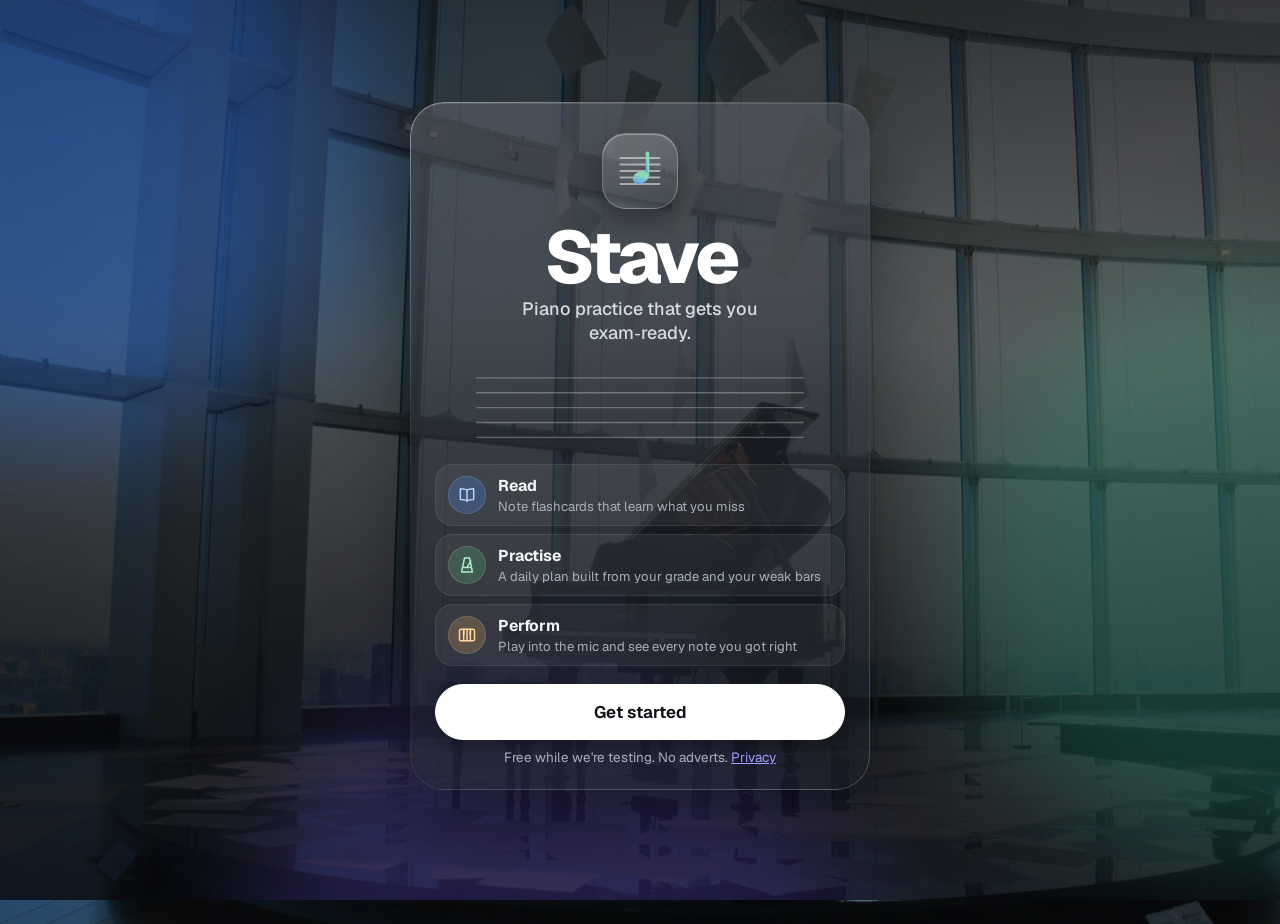
==== app/index.html @ a3d4c5d0 "Rename to Stave; glass splash before setup, liquid-glass rims, new mark; centre popups on phones Co-" ====
<!doctype html>
<html lang="en">
<head>
  <meta charset="utf-8">
  <meta name="viewport" content="width=device-width, initial-scale=1, viewport-fit=cover">
  <title>Stave · Piano practice</title>
  <meta name="description" content="Stave: piano practice that gets you exam-ready. Note flashcards, a daily plan and play-along feedback.">
  <meta name="theme-color" content="#0d1014">
  <link rel="manifest" href="manifest.webmanifest">
  <link rel="icon" href="icons/icon.svg" type="image/svg+xml">
  <link rel="apple-touch-icon" href="icons/icon-180.png">
  <meta name="apple-mobile-web-app-capable" content="yes">
  <meta name="apple-mobile-web-app-status-bar-style" content="black-translucent">
  <link rel="preload" as="image" href="img/piano-room-1920.webp" media="not all and (max-width: 700px) and (orientation: portrait)">
  <link rel="preload" as="image" href="img/piano-room-900.webp" media="(max-width: 700px) and (orientation: portrait)">
  <link rel="stylesheet" href="styles.css">
</head>
<body class="booting">
  <svg width="0" height="0" style="position:absolute" aria-hidden="true"><defs><linearGradient id="mark-g" x1="0" y1="1" x2="1" y2="0"><stop offset="0" stop-color="#4d8dff"/><stop offset="0.6" stop-color="#8edbbb"/><stop offset="1" stop-color="#6ee19a"/></linearGradient></defs></svg>
  <div class="orbs" aria-hidden="true"><i></i><i></i><i></i></div>
  <header class="topbar"><span class="logo-tile brand-mark" aria-hidden="true" id="top-mark"></span><span class="brand-name">Stave</span><span class="spacer"></span><span class="top-pill" id="top-streak" hidden></span><button class="avatar" id="top-avatar" type="button" aria-label="Your setup" hidden></button></header>
  <main>
    <section class="view" id="view-welcome"></section>
    <section class="view" id="view-today"></section>
    <section class="view" id="view-cards"></section>
    <section class="view" id="view-practice"></section>
    <section class="view" id="view-play"></section>
    <section class="view" id="view-exam"></section>
    <section class="view" id="view-account"></section>
  </main>
  <div class="keyboard" id="keyboard" hidden></div>
  <nav class="tabbar" aria-label="Sections">
    <button type="button" data-tab="today"><span data-icon="home"></span><span class="label">Today</span><span class="tip" aria-hidden="true">Today</span></button>
    <button type="button" data-tab="cards"><span data-icon="cards"></span><span class="label">Read</span><span class="tip" aria-hidden="true">Read</span></button>
    <button type="button" data-tab="practice"><span data-icon="timer"></span><span class="label">Practise</span><span class="tip" aria-hidden="true">Practise</span></button>
    <button type="button" data-tab="play"><span data-icon="piano"></span><span class="label">Perform</span><span class="tip" aria-hidden="true">Perform</span></button>
    <button type="button" data-tab="exam"><span data-icon="trophy"></span><span class="label">Exam</span><span class="tip" aria-hidden="true">Exam</span></button>
  </nav>
  <script type="module" src="js/app.js"></script>
</body>
</html>
---- app/styles.css ----
@font-face {
  font-family: 'Noto Music';
  src: url('fonts/noto-music.woff2') format('woff2');
  unicode-range: U+2669-266F, U+1D100-1D1FF;
  font-display: block;
}
@font-face {
  font-family: 'Geist';
  src: url('fonts/geist.woff2') format('woff2');
  font-weight: 400 800;
  font-display: swap;
}

/* Smoky glass, after the "Glassy Dashboard V5" look: a darkened photo of a grand
   piano by a window wall, frosted translucent panels with a thin light edge,
   white type, one blue accent. Sheet music keeps a light "paper" panel: notation
   is read dark-on-light, as in a real book, and stays legible. */
:root {
  --bg: #0d1014;
  --surface: rgba(38, 42, 50, 0.52);       /* glass panel */
  --surface-strong: rgba(30, 34, 41, 0.78);  /* glass where text is dense */
  --surface-solid: #1d2128;
  --raised: rgba(255, 255, 255, 0.07);       /* rows, inputs inside glass */
  --raised-hover: rgba(255, 255, 255, 0.12);
  --edge: rgba(255, 255, 255, 0.14);          /* the thin light rim of glass */
  --ink: #f3f5f8;
  --muted: #a9b0bb;
  --line: rgba(255, 255, 255, 0.1);
  --brand: #ffffff;                           /* headlines; primary pill is white */
  --accent: #4d8dff;                          /* the one blue */
  --accent-soft: rgba(77, 141, 255, 0.22);
  --mint: #8edbbb;
  --green: #6ee19a;
  --chip: rgba(255, 255, 255, 0.1);
  --chip-ink: #e8ecf2;
  --on-brand: #0d1014;
  --good: #5fd68f;
  --warn: #f2b45a;
  --bad: #ff7a7a;
  --miss: #8d95a1;
  --unclear: #a99bff;
  --stave: #f3f5f8;
  --cursor: rgba(77, 141, 255, 0.2);
  --key-white: #f4f5f7;
  --key-white-edge: #c9ced6;
  --key-label: #7d8592;
  --key-black: #15181d;
  --key-black-edge: #2c323b;
  --radius: 20px;
  --radius-sm: 14px;
  --shadow: 0 1px 0 rgba(255, 255, 255, 0.06) inset, 0 10px 30px rgba(0, 0, 0, 0.28);
  --blur: saturate(140%) blur(22px);
  --font: 'Geist', system-ui, -apple-system, 'Segoe UI', Roboto, sans-serif;
  --tabbar-h: 68px;
  --dock-w: 0px;
  --ease: cubic-bezier(0.2, 0.7, 0.2, 1);
  color-scheme: dark;
}
/* Light paper for notation: sheet music, flashcard staves. */
.paper {
  --stave: #14171c;
  --muted: #5b6370;
  --good: #11804a;
  --warn: #a8650a;
  --bad: #cc3a3a;
  --miss: #8a9095;
  --unclear: #6656d6;
  --surface-solid: #fbfaf7;
  --cursor: rgba(24, 99, 224, 0.16);
  --ink: #14171c;
  background: #fbfaf7;
  color: #14171c;
}

* { box-sizing: border-box; }
/* Component display rules (e.g. .btn's inline-flex) must never beat the hidden attribute. */
[hidden] { display: none !important; }
html, body { margin: 0; }
html { background: var(--bg); }
body {
  background: transparent;
  color: var(--ink);
  font: 16px/1.45 var(--font);
  padding-bottom: calc(var(--tabbar-h) + 24px + env(safe-area-inset-bottom));
  padding-left: var(--dock-w);
  -webkit-tap-highlight-color: transparent;
  -webkit-font-smoothing: antialiased;
  overflow-x: hidden;
  min-height: 100vh;
}
body[data-tab='cards'], body[data-tab='play'] { padding-bottom: calc(var(--tabbar-h) + 170px + env(safe-area-inset-bottom)); }
body[data-tab='welcome'] { padding-bottom: 32px; padding-left: 0; }
body[data-tab='welcome'] .tabbar { display: none; }

/* Background photo + smoke. Blurred and dim while booting, then into focus. */
.bg-photo {
  position: fixed; inset: -40px; z-index: -3; pointer-events: none;
  background: #1a2230 url('img/piano-room-1920.webp') 54% 62% / cover no-repeat;
  transition: filter 1.1s var(--ease), transform 1.4s var(--ease);
  filter: blur(0) brightness(0.62) saturate(0.95);
}
@media (max-width: 700px) and (orientation: portrait) {
  .bg-photo { background-image: url('img/piano-room-900.webp'); background-position: 50% 70%; }
}
.bg-shade {
  position: fixed; inset: 0; z-index: -2; pointer-events: none;
  background:
    linear-gradient(180deg, rgba(8, 10, 14, 0.62) 0%, rgba(8, 10, 14, 0.25) 38%, rgba(8, 10, 14, 0.55) 100%),
    radial-gradient(120% 80% at 50% 0%, transparent 40%, rgba(5, 6, 9, 0.55) 100%);
}
body.booting .bg-photo { filter: blur(26px) brightness(0.35) saturate(0.8); transform: scale(1.06); }
body.bg-soft .bg-photo { filter: blur(10px) brightness(0.5) saturate(0.9); transition-duration: 0.25s; }
body::after {
  content: ''; position: fixed; inset: 0; z-index: -1; pointer-events: none; opacity: 0.06; mix-blend-mode: overlay;
  background-image: url("data:image/svg+xml,%3Csvg xmlns='http://www.w3.org/2000/svg' width='160' height='160'%3E%3Cfilter id='n'%3E%3CfeTurbulence type='fractalNoise' baseFrequency='0.9' numOctaves='2' stitchTiles='stitch'/%3E%3C/filter%3E%3Crect width='100%25' height='100%25' filter='url(%23n)'/%3E%3C/svg%3E");
}

/* ---- Top bar: glass pill with the logo; streak + profile on the right ---- */
.topbar {
  position: sticky; top: calc(env(safe-area-inset-top, 0px) + 10px); z-index: 5;
  display: flex; align-items: center; gap: 10px;
  max-width: 640px; margin: 10px auto 0;
  margin-inline: max(16px, env(safe-area-inset-left, 0px)) max(16px, env(safe-area-inset-right, 0px));
  padding: 6px 6px 6px 8px; border-radius: 999px;
  background: var(--surface); border: 1px solid var(--edge); box-shadow: var(--shadow);
  -webkit-backdrop-filter: var(--blur); backdrop-filter: var(--blur);
  font-weight: 700; font-size: 1rem; letter-spacing: -0.01em; color: var(--ink);
}
@media (min-width: 672px) { .topbar { margin-inline: auto; } }
.topbar .spacer { flex: 1; }
body::before { content: ''; position: fixed; inset: 0 0 auto; height: env(safe-area-inset-top, 0px); z-index: 10; background: rgba(8, 10, 14, 0.7); }
.logo-tile {
  width: 34px; height: 34px; border-radius: 50%; background: rgba(255, 255, 255, 0.12); flex: none;
  display: grid; place-items: center; border: 1px solid var(--edge);
}
.brand-mark { color: #fff; display: grid; place-items: center; }
.brand-mark svg { width: 24px; height: 24px; }
.brand-name { font-weight: 800; font-size: 1.12rem; letter-spacing: -0.03em; }
.top-pill { font-size: 0.8rem; font-weight: 650; padding: 6px 11px; border-radius: 999px; background: var(--raised); color: var(--ink); white-space: nowrap; display: inline-flex; align-items: center; gap: 5px; }
.top-pill .icon { width: 15px; height: 15px; }
.avatar {
  width: 34px; height: 34px; border-radius: 50%; flex: none; border: 0; cursor: pointer;
  background: linear-gradient(135deg, #f5a65b, #e7783a); color: #fff; font: inherit; font-weight: 800; font-size: 0.82rem;
  position: relative;
}
.avatar::after { content: ''; position: absolute; right: -1px; bottom: -1px; width: 9px; height: 9px; border-radius: 50%; background: var(--good); border: 2px solid #20242b; }

main {
  max-width: 640px; margin: 0 auto; padding-block: 8px 24px;
  padding-left: max(16px, env(safe-area-inset-left, 0px)); padding-right: max(16px, env(safe-area-inset-right, 0px));
}
.view { display: none; }
.view.active { display: block; }

/* ---- Motion: the reel's rise-and-unblur. JS gives each block --i for stagger. ---- */
@keyframes rise { from { opacity: 0; transform: translateY(14px) scale(0.985); filter: blur(10px); } to { opacity: 1; transform: none; filter: blur(0); } }
@keyframes leave { to { opacity: 0; transform: translateY(-6px) scale(0.99); filter: blur(10px); } }
@keyframes grow { from { transform: scaleY(0); } }
@keyframes draw { from { stroke-dashoffset: 1; } }
@keyframes slide-in-left { from { opacity: 0; transform: translate(-24px, -50%); } }
@keyframes slide-up { from { opacity: 0; transform: translateY(30px); } }
@keyframes fade-in { from { opacity: 0; } }
.view.active .rise { animation: rise 0.6s var(--ease) both; animation-delay: calc(var(--i, 0) * 70ms + var(--d0, 0ms)); }
.view.settled *, .view.settled { animation: none !important; }
.view.leaving { display: block; animation: leave 0.18s ease-in forwards; pointer-events: none; }
body.booting .topbar, body.booting .tabbar, body.booting main { opacity: 0; }
body.booted .topbar { animation: fade-in 0.5s ease both; }
body.booted main { --d0: 380ms; }

h1, h2, h3 { text-wrap: balance; color: var(--brand); }
.hero { font-size: clamp(2.1rem, 8vw, 2.75rem); line-height: 1.04; font-weight: 800; letter-spacing: -0.04em; margin: 20px 0 10px; }
h2 { font-size: 1.85rem; line-height: 1.1; font-weight: 750; letter-spacing: -0.03em; margin: 16px 0 6px; }
h3 { font-size: 1.02rem; font-weight: 700; letter-spacing: -0.01em; margin: 0 0 12px; }
.lede { margin: 0 0 16px; color: var(--muted); font-size: 1rem; max-width: 60ch; }
.muted { color: var(--muted); }
.small { font-size: 0.85rem; }
.center { text-align: center; }
.row { display: flex; align-items: center; }
.row.between { justify-content: space-between; gap: 12px; }
.row.gap { gap: 10px; }
.row.gap > .btn { flex: 1; }
.wrap { flex-wrap: wrap; }

.icon { width: 1.2em; height: 1.2em; flex: none; vertical-align: -0.22em; }

/* ---- Glass ---- */
.card {
  background: var(--surface); border: 1px solid var(--edge); border-radius: var(--radius);
  padding: 18px; margin: 16px 0; box-shadow: var(--shadow);
  -webkit-backdrop-filter: var(--blur); backdrop-filter: var(--blur);
}
/* While recording: no live blur (performance); slightly more opaque instead. */
body.lowfx .card, body.lowfx .tile, body.lowfx .stat, body.lowfx .tabbar, body.lowfx .topbar, body.lowfx .keyboard, body.lowfx .timer-ring {
  -webkit-backdrop-filter: none; backdrop-filter: none; background-color: var(--surface-strong);
}

/* ---- Pills ---- */
.btn {
  appearance: none; border: 1px solid var(--edge); background: var(--raised); color: var(--ink);
  border-radius: 999px; padding: 12px 20px; font: inherit; font-weight: 650; cursor: pointer;
  min-height: 48px; display: inline-flex; align-items: center; justify-content: center; gap: 8px;
  transition: transform 0.08s ease, background 0.15s, box-shadow 0.15s;
}
.btn:hover { background: var(--raised-hover); }
.btn:active { transform: scale(0.97); }
.btn:disabled { opacity: 0.45; cursor: default; }
.btn.primary { background: #ffffff; color: var(--on-brand); border-color: #ffffff; box-shadow: 0 8px 22px rgba(0, 0, 0, 0.3); }
.btn.primary:hover { background: #e9edf3; }
.btn.accent { background: var(--accent); border-color: var(--accent); color: #fff; box-shadow: 0 8px 22px rgba(77, 141, 255, 0.35); }
.btn.good { background: rgba(95, 214, 143, 0.16); border-color: transparent; color: var(--good); }
.btn.bad { background: rgba(255, 122, 122, 0.15); border-color: transparent; color: var(--bad); }
.btn.ghost { width: 100%; margin-bottom: 8px; justify-content: flex-start; background: var(--raised); border-color: transparent; border-radius: var(--radius-sm); }
.btn.ghost.link { background: transparent; justify-content: center; color: var(--muted); font-weight: 600; text-decoration: underline; text-underline-offset: 3px; }
.btn.block { width: 100%; margin-top: 14px; }
.btn:focus-visible, select:focus-visible, input:focus-visible, .plan button:focus-visible, .tabbar button:focus-visible, .avatar:focus-visible,
.segmented button:focus-visible, .choice:focus-visible, .flashcard:focus-visible, .lab summary:focus-visible, .verdicts summary:focus-visible {
  outline: 2px solid var(--accent); outline-offset: 2px;
}

select, input[type='number'], input[type='text'], input[type='password'] {
  font: inherit; color: var(--ink); background: var(--raised);
  border: 1px solid var(--edge); border-radius: var(--radius-sm); padding: 10px 14px; min-height: 48px;
}
select option { background: #1d2128; color: var(--ink); }
input[type='number'] { width: 5.5em; }
select { max-width: 100%; text-overflow: ellipsis; }
.field > select { width: 100%; }
input[type='range'] { accent-color: var(--accent); width: 140px; vertical-align: middle; }
input[type='checkbox'] { accent-color: var(--accent); }
.field { display: grid; gap: 6px; margin: 14px 0; font-weight: 600; font-size: 0.92rem; }
.field.inline { display: flex; align-items: center; gap: 8px; margin: 8px 0; }
fieldset.field { border: 0; padding: 0; min-width: 0; }
fieldset.field legend { padding: 0; margin-bottom: 6px; }

/* ---- Segmented switch + choice chips ---- */
.segmented {
  display: grid; grid-template-columns: 1fr 1fr; gap: 4px; padding: 4px; margin: 8px 0 12px;
  background: var(--surface); border: 1px solid var(--edge); border-radius: 999px;
  -webkit-backdrop-filter: var(--blur); backdrop-filter: var(--blur);
}
.card .segmented { background: var(--raised); -webkit-backdrop-filter: none; backdrop-filter: none; }
.segmented button {
  border: 0; border-radius: 999px; padding: 10px 6px; font: inherit; font-weight: 600; font-size: 0.9rem;
  background: transparent; color: var(--muted); cursor: pointer; min-height: 42px; min-width: 0;
  white-space: nowrap; overflow: hidden; text-overflow: ellipsis;
  display: inline-flex; align-items: center; justify-content: center; gap: 6px; transition: background 0.2s, color 0.2s;
}
.segmented button[aria-pressed='true'] { background: #ffffff; color: var(--on-brand); box-shadow: 0 2px 8px rgba(0, 0, 0, 0.25); }
.choice-row { display: grid; grid-template-columns: repeat(4, 1fr); gap: 8px; }
.choice {
  border: 1px solid var(--edge); border-radius: 999px; background: var(--raised); color: var(--ink);
  font: inherit; font-weight: 600; padding: 10px 6px; min-height: 44px; cursor: pointer; font-variant-numeric: tabular-nums;
}
.choice[aria-pressed='true'] { background: #ffffff; color: var(--on-brand); border-color: #fff; }

/* ---- Liquid glass: a light rim brighter at the top-left (where the light hits),
   and a soft specular sheen across the top of the panel. ---- */
.card:not(dialog), .tile, .stat, .glass-hero { position: relative; }
.topbar, .tabbar, .glass-hero, .card:not(dialog) { isolation: isolate; }
.card:not(dialog)::before, .topbar::before, .tabbar::before, .tile::before, .stat::before, .glass-hero::before {
  content: ''; position: absolute; inset: -1px; border-radius: inherit; padding: 1px; pointer-events: none; z-index: 1;
  background: linear-gradient(150deg, rgba(255, 255, 255, 0.5), rgba(255, 255, 255, 0.08) 32%, rgba(255, 255, 255, 0.02) 60%, rgba(255, 255, 255, 0.22));
  -webkit-mask: linear-gradient(#000 0 0) content-box, linear-gradient(#000 0 0); -webkit-mask-composite: xor;
  mask: linear-gradient(#000 0 0) content-box exclude, linear-gradient(#000 0 0);
}
.glass-hero::after, .topbar::after, .tabbar::after {
  content: ''; position: absolute; inset: 0; border-radius: inherit; pointer-events: none; z-index: -1;
  background: linear-gradient(180deg, rgba(255, 255, 255, 0.09), rgba(255, 255, 255, 0) 42%);
}

/* ---- Welcome: splash, then setup ---- */
body[data-tab='welcome']:has(.splash:not([hidden])) .topbar { display: none; }
.splash { position: relative; min-height: calc(100svh - 40px); display: grid; align-items: center; padding: max(24px, env(safe-area-inset-top)) 0 8px; }
.orbs { position: fixed; inset: 0; z-index: -1; pointer-events: none; overflow: hidden; display: none; }
body[data-tab='welcome'] .orbs { display: block; animation: fade-in 1.2s ease both; }
.orbs i { position: absolute; width: 46vmax; height: 46vmax; border-radius: 50%; filter: blur(60px); opacity: 0.38; animation: drift 18s ease-in-out infinite alternate; }
.orbs i:nth-child(1) { background: #2f6fe6; left: -18vmax; top: -12vmax; }
.orbs i:nth-child(2) { background: #3fbf9a; right: -20vmax; top: 30%; animation-duration: 22s; opacity: 0.26; }
.orbs i:nth-child(3) { background: #7a5cff; left: 20%; bottom: -26vmax; animation-duration: 26s; opacity: 0.22; }
@keyframes drift { to { transform: translate(6vmax, 4vmax) scale(1.12); } }
.glass-hero {
  max-width: 460px; width: 100%; margin: 0 auto; padding: 30px 24px 22px; border-radius: 34px; text-align: center;
  background: linear-gradient(160deg, rgba(60, 66, 78, 0.5), rgba(24, 28, 35, 0.55));
  border: 1px solid transparent; box-shadow: 0 30px 80px rgba(0, 0, 0, 0.45), 0 1px 0 rgba(255, 255, 255, 0.12) inset;
  -webkit-backdrop-filter: saturate(160%) blur(28px); backdrop-filter: saturate(160%) blur(28px);
}
.brand-mark.big {
  width: 76px; height: 76px; margin: 0 auto; border-radius: 24px;
  background: linear-gradient(160deg, rgba(255, 255, 255, 0.2), rgba(255, 255, 255, 0.04));
  border: 1px solid rgba(255, 255, 255, 0.22); box-shadow: 0 12px 30px rgba(0, 0, 0, 0.35), 0 1px 0 rgba(255, 255, 255, 0.3) inset;
}
.brand-mark.big svg { width: 52px; height: 52px; }
.wordmark {
  margin: 14px 0 4px; font-size: clamp(3.4rem, 17vw, 4.6rem); line-height: 0.95; font-weight: 800; letter-spacing: -0.06em;
  background: linear-gradient(100deg, #ffffff 0%, #ffffff 38%, #b9d1ff 50%, #ffffff 62%, #ffffff 100%) 0 0 / 250% 100%;
  -webkit-background-clip: text; background-clip: text; color: transparent; animation: sheen 6s ease-in-out 1.2s infinite;
}
@keyframes sheen { 0% { background-position: 100% 0; } 40%, 100% { background-position: 0 0; } }
.tagline { margin: 0 auto; max-width: 26ch; color: #d6dbe3; font-size: 1.12rem; line-height: 1.35; font-weight: 500; }
.stave-anim { display: block; width: 100%; max-width: 340px; margin: 18px auto 8px; overflow: visible; }
.stave-anim > line { stroke: rgba(255, 255, 255, 0.28); stroke-width: 1.2; }
.stave-anim .n { fill: #fff; stroke: #fff; stroke-width: 1.6; opacity: 0; animation: note-in 4.8s var(--ease) infinite; animation-delay: calc(var(--k) * 0.32s + 0.8s); }
.stave-anim .n:nth-child(odd of .n) { fill: #8edbbb; stroke: #8edbbb; }
@keyframes note-in { 0% { opacity: 0; transform: translateY(8px); } 10%, 70% { opacity: 1; transform: none; } 85%, 100% { opacity: 0; transform: translateY(-4px); } }
.pitch { list-style: none; padding: 0; margin: 12px 0 0; display: grid; gap: 8px; text-align: left; }
.pitch li { display: flex; align-items: center; gap: 12px; padding: 10px 12px; border-radius: 18px; background: rgba(255, 255, 255, 0.06); border: 1px solid rgba(255, 255, 255, 0.08); }
.pitch b { display: block; font-size: 0.98rem; letter-spacing: -0.01em; }
.pitch small { display: block; color: var(--muted); font-size: 0.82rem; line-height: 1.3; }
.btn.big { min-height: 56px; font-size: 1.05rem; margin-top: 18px; }
.glass-hero .btn.ghost.link { margin: 6px 0 0; }
.glass-hero .fine { margin-top: 8px; }
.setup-head { display: flex; align-items: center; gap: 14px; margin: 18px 0 0; }
.setup-head .brand-mark { width: 52px; height: 52px; flex: none; border-radius: 17px; background: rgba(255, 255, 255, 0.1); border: 1px solid var(--edge); }
.setup-head .brand-mark svg { width: 34px; height: 34px; }
.setup-head h2 { margin: 0; }
.setup-head .lede { margin: 2px 0 0; }
.setup-step.enter { animation: rise 0.55s var(--ease) both; }
@media (prefers-reduced-motion: reduce) {
  .orbs i, .wordmark, .stave-anim .n { animation: none; }
  .stave-anim .n { opacity: 1; }
}
.tiles { display: grid; grid-template-columns: repeat(3, 1fr); gap: 10px; margin: 18px 0 4px; }
.tile {
  background: var(--surface); border: 1px solid var(--edge); border-radius: var(--radius-sm);
  padding: 12px; display: grid; gap: 2px; box-shadow: var(--shadow); min-width: 0;
  -webkit-backdrop-filter: var(--blur); backdrop-filter: var(--blur);
}
.tile b { margin-top: 8px; font-size: 0.98rem; letter-spacing: -0.01em; }
.tile small { color: var(--muted); font-size: 0.78rem; line-height: 1.3; }
.chip { width: 38px; height: 38px; border-radius: 50%; background: var(--chip); color: var(--chip-ink); display: grid; place-items: center; border: 1px solid var(--edge); }
.chip .icon { width: 20px; height: 20px; }
.chip.blue { background: rgba(77, 141, 255, 0.25); color: #b9d1ff; }
.chip.gold { background: rgba(242, 180, 90, 0.22); color: #ffd79c; }
.chip.green { background: rgba(95, 214, 143, 0.2); color: #a9f0c6; }
.chip.violet { background: rgba(169, 155, 255, 0.22); color: #d4ccff; }
.setup { margin-top: 18px; }
.fine { margin: 14px 0 0; text-align: center; font-size: 0.84rem; color: var(--muted); }
.credit { text-align: center; font-size: 0.74rem; color: var(--muted); margin: 18px 0 0; opacity: 0.8; }
.credit a { color: inherit; }

/* ---- Stave ---- */
.stave { display: block; }
.stave-line, .bar-line { stroke: var(--stave); stroke-width: 1.2; }
.bar-line { stroke-width: 1.4; }
.clef { font-family: 'Noto Music', serif; fill: var(--stave); }
.head { fill: var(--stave); stroke: var(--stave); stroke-width: 1; }
.head.open { fill: var(--surface-solid); stroke-width: 1.8; }
.stem, .flag { stroke: var(--stave); stroke-width: 1.4; fill: none; }
.dot { fill: var(--stave); }
.accidental { fill: var(--stave); font-family: 'Noto Music', serif; }
.finger { fill: var(--muted); font-weight: 600; }
.cursor { fill: var(--cursor); }
.note-good .head, .note-good .dot { fill: var(--good); stroke: var(--good); }
.note-good .stem, .note-good .flag { stroke: var(--good); }
.note-bad .head, .note-bad .dot { fill: var(--bad); stroke: var(--bad); }
.note-bad .stem, .note-bad .flag { stroke: var(--bad); }
.note-warn .head, .note-warn .dot { fill: var(--warn); stroke: var(--warn); }
.note-warn .stem, .note-warn .flag { stroke: var(--warn); }
.note-miss .head { fill: none; stroke: var(--miss); stroke-dasharray: 2 2; }
.note-miss .stem, .note-miss .flag { stroke: var(--miss); }
.note-unclear .head { fill: none; stroke: var(--unclear); stroke-width: 1.8; }
.note-unclear .stem, .note-unclear .flag { stroke: var(--unclear); }
.note-good .head.open, .note-bad .head.open, .note-warn .head.open { fill: var(--surface-solid); }

/* ---- Read (flashcards) ---- */
.flashcard {
  display: block; width: 100%; max-width: 360px; height: 260px; margin: 8px auto 0;
  perspective: 900px; background: none; border: 0; padding: 0; cursor: pointer; position: relative; font: inherit;
}
.card-face {
  position: absolute; inset: 0; border-radius: var(--radius);
  box-shadow: 0 14px 40px rgba(0, 0, 0, 0.35);
  display: grid; place-items: center; align-content: center; gap: 6px;
  backface-visibility: hidden; transition: transform 0.5s var(--ease);
}
.card-back { transform: rotateY(180deg); background: var(--surface-strong); border: 1px solid var(--edge); color: var(--ink); -webkit-backdrop-filter: var(--blur); backdrop-filter: var(--blur); }
.flashcard.flipped .card-front { transform: rotateY(-180deg); }
.flashcard.flipped .card-back { transform: rotateY(0); }
.answer { font-size: 5.5rem; font-weight: 800; line-height: 1; letter-spacing: -0.04em; color: var(--brand); }
.detail { color: var(--muted); }
.hint { font-size: 0.8rem; color: var(--muted); }
.feedback { min-height: 1.5em; text-align: center; font-weight: 600; margin: 12px 0; }
.feedback.good { color: var(--good); }
.feedback.bad { color: var(--bad); }

/* ---- Practise (timer) ---- */
.timer-ring {
  width: 220px; height: 220px; margin: 8px auto 4px; border-radius: 50%;
  display: grid; place-items: center; border: 6px solid rgba(255, 255, 255, 0.16); transition: border-color 0.3s;
  background: var(--surface); box-shadow: var(--shadow); -webkit-backdrop-filter: var(--blur); backdrop-filter: var(--blur);
}
.timer-ring.running { border-color: var(--accent); animation: breathe 3s ease-in-out infinite; }
@keyframes breathe { 50% { box-shadow: var(--shadow), 0 0 0 12px rgba(77, 141, 255, 0.18); } }
.timer-display { font-size: 3.2rem; font-weight: 700; letter-spacing: -0.03em; font-variant-numeric: tabular-nums; }
.goal { height: 10px; background: var(--raised); border-radius: 99px; overflow: hidden; margin: 10px 0 16px; }
.goal > div { height: 100%; width: 0; background: linear-gradient(90deg, #4d8dff, #8ab4ff); border-radius: 99px; transition: width 0.6s var(--ease); }
.week { display: flex; gap: 8px; height: 90px; align-items: flex-end; }
.bar-col { flex: 1; height: 100%; display: flex; flex-direction: column; justify-content: flex-end; align-items: center; gap: 4px; font-size: 0.75rem; color: var(--muted); }
.bar { width: 100%; max-width: 28px; min-height: 3px; background: rgba(255, 255, 255, 0.28); border-radius: 8px 8px 3px 3px; transform-origin: bottom; }
.view.active .bar { animation: grow 0.8s var(--ease) both; animation-delay: calc(var(--i, 0) * 60ms + 200ms); }
.pill { font-size: 0.8rem; font-weight: 600; padding: 4px 10px; border-radius: 99px; background: var(--chip); color: var(--chip-ink); white-space: nowrap; }
.log { list-style: none; padding: 0; margin: 0; }
.log li { display: flex; justify-content: space-between; gap: 12px; padding: 11px 0; border-top: 1px solid var(--line); }
.log li:first-child { border-top: 0; }

/* ---- Today: the dashboard ---- */
.dash-head { display: flex; align-items: flex-end; justify-content: space-between; gap: 12px; flex-wrap: wrap; margin: 14px 0 14px; }
.dash-head h2 { margin: 0 0 4px; }
.dash-head .lede { margin: 0; }
.dash-head .btn { min-height: 42px; padding: 9px 18px; }
.dash { display: grid; gap: 12px; grid-template-columns: minmax(0, 1fr); }
.dash > .card { margin: 0; }
.stats4 { display: grid; grid-template-columns: repeat(2, minmax(0, 1fr)); gap: 12px; }
.stat {
  position: relative; overflow: hidden;
  background: var(--surface); border: 1px solid var(--edge); border-radius: var(--radius-sm); padding: 14px;
  box-shadow: var(--shadow); -webkit-backdrop-filter: var(--blur); backdrop-filter: var(--blur);
  display: grid; gap: 2px; min-width: 0;
}
.stat .chip { width: 30px; height: 30px; margin-bottom: 6px; }
.stat .chip .icon { width: 16px; height: 16px; }
.stat .label { font-size: 0.78rem; color: var(--muted); }
.stat b { font-size: 1.6rem; font-weight: 750; letter-spacing: -0.03em; color: var(--brand); font-variant-numeric: tabular-nums; line-height: 1.15; }
.stat b small { font-size: 0.85rem; color: var(--muted); font-weight: 600; }
.stat .spark { position: absolute; right: 12px; bottom: 14px; width: 64px; height: 26px; }
.delta { justify-self: start; font-size: 0.72rem; font-weight: 700; padding: 2px 8px; border-radius: 99px; margin-top: 4px; background: var(--raised); color: var(--muted); }
.delta.up { background: rgba(95, 214, 143, 0.16); color: var(--good); }
.delta.down { background: rgba(255, 122, 122, 0.15); color: var(--bad); }
.spark path { fill: none; stroke-width: 2; stroke-linecap: round; stroke-linejoin: round; stroke-dasharray: 1; }
.view.active .spark path { animation: draw 1.1s var(--ease) both; animation-delay: calc(var(--i, 0) * 70ms + 450ms); }
.spark.blue path { stroke: #7fb0ff; } .spark.gold path { stroke: #f2c46d; } .spark.green path { stroke: #7fe3a6; } .spark.violet path { stroke: #b8abff; }

.chart-head { display: flex; justify-content: space-between; align-items: flex-start; gap: 10px; }
.chart-head h3 { margin: 0; }
.chart { position: relative; display: grid; grid-template-columns: repeat(7, 1fr); gap: 10px; align-items: end; height: 190px; margin-top: 16px; padding-top: 8px; box-sizing: border-box; }
.chart .col { height: 100%; display: flex; flex-direction: column; justify-content: flex-end; align-items: center; gap: 6px; font-size: 0.74rem; color: var(--muted); min-width: 0; }
.chart .bar { max-width: 44px; border-radius: 12px; background: linear-gradient(180deg, rgba(255, 255, 255, 0.34), rgba(255, 255, 255, 0.12)); border: 1px solid rgba(255, 255, 255, 0.16); }
.chart .today .bar { background: linear-gradient(180deg, #6aa2ff, #2f6fe6); border-color: rgba(140, 180, 255, 0.6); box-shadow: 0 0 24px rgba(77, 141, 255, 0.45); }
.chart .today { color: var(--ink); font-weight: 700; }
.chart .val { font-size: 0.7rem; color: var(--muted); font-variant-numeric: tabular-nums; }
.goal-line { position: absolute; left: 0; right: 0; border-top: 1px dashed rgba(255, 255, 255, 0.35); pointer-events: none; }
.goal-line span { position: absolute; right: 0; top: -18px; font-size: 0.68rem; color: var(--muted); }

.plan { list-style: none; padding: 0; margin: 0; display: grid; gap: 8px; }
.plan button {
  width: 100%; display: flex; gap: 12px; align-items: flex-start; text-align: left;
  background: var(--raised); border: 1px solid transparent; border-left: 3px solid var(--tone, var(--accent)); border-radius: var(--radius-sm); padding: 12px 14px;
  font: inherit; color: inherit; cursor: pointer; transition: background 0.15s;
}
.plan button:hover { background: var(--raised-hover); }
.plan li:nth-child(2) button { --tone: #f2b45a; }
.plan li:nth-child(3) button { --tone: #a99bff; }
.plan small { display: block; color: var(--muted); }
.mins { font-weight: 750; color: var(--ink); min-width: 2.2em; font-variant-numeric: tabular-nums; }
.view.active .plan li { animation: rise 0.5s var(--ease) both; animation-delay: calc(var(--j, 0) * 80ms + 520ms); }

.recent li { align-items: center; }
.recent .who { display: flex; gap: 10px; align-items: center; min-width: 0; }
.recent .who span { min-width: 0; overflow: hidden; text-overflow: ellipsis; white-space: nowrap; }
.mini-badge { width: 32px; height: 32px; flex: none; border-radius: 50%; display: grid; place-items: center; font-size: 0.78rem; font-weight: 800; color: #fff; }
.mini-badge.good { background: rgba(95, 214, 143, 0.3); color: #c8f7da; } .mini-badge.warn { background: rgba(242, 180, 90, 0.3); color: #ffe1b0; } .mini-badge.bad { background: rgba(255, 122, 122, 0.3); color: #ffd0d0; }
.empty { color: var(--muted); font-size: 0.9rem; padding: 6px 0; }

.ring-card { display: grid; grid-template-columns: auto 1fr; gap: 16px; align-items: center; align-content: center; }
.week-dots { position: absolute; right: 14px; bottom: 18px; display: flex; gap: 4px; }
.week-dots i { width: 7px; height: 7px; border-radius: 50%; background: rgba(255, 255, 255, 0.14); }
.week-dots i.on { background: #f2c46d; box-shadow: 0 0 8px rgba(242, 196, 109, 0.6); }
.view.active .week-dots i { animation: rise 0.4s var(--ease) both; animation-delay: calc(var(--k) * 60ms + 500ms); }
.ring { width: 96px; height: 96px; transform: rotate(-90deg); }
.ring circle { fill: none; stroke-width: 9; }
.ring .track { stroke: rgba(255, 255, 255, 0.1); }
.ring .fill { stroke: url(#ringgrad); stroke-linecap: round; stroke-dasharray: 1; transition: stroke-dashoffset 0.6s; }
.view.active .ring .fill { animation: draw 1.3s var(--ease) both; animation-delay: 650ms; }
.ring-wrap { position: relative; width: 96px; height: 96px; }
.ring-wrap b { position: absolute; inset: 0; display: grid; place-items: center; font-size: 1.15rem; font-variant-numeric: tabular-nums; }

@media (min-width: 1000px) {
  body[data-tab='today'] main, body[data-tab='today'] .topbar { max-width: 1120px; }
  .dash { grid-template-columns: minmax(0, 1.65fr) minmax(0, 1fr); }
  .dash .span2 { grid-column: 1 / -1; }
  .stats4 { grid-template-columns: repeat(4, minmax(0, 1fr)); }
  .dash-bottom { display: grid; grid-template-columns: minmax(0, 1.2fr) minmax(0, 1fr) minmax(0, 0.9fr); gap: 12px; }
  .dash-bottom > .card { margin: 0; }
}
@media (max-width: 999px) { .dash-bottom { display: grid; grid-template-columns: minmax(0, 1fr); gap: 12px; } .dash-bottom > .card { margin: 0; } }

/* ---- Perform (play & check) ---- */
.score-scroll { overflow-x: auto; border-radius: var(--radius); padding: 4px 0; box-shadow: 0 14px 40px rgba(0, 0, 0, 0.35); -webkit-overflow-scrolling: touch; }
.status { min-height: 1.4em; color: var(--muted); font-weight: 600; }
.status.good { color: var(--good); font-size: 1.2rem; }
.status.warn { color: var(--warn); font-size: 1.2rem; }
.status.bad { color: var(--bad); }
.result-head { display: flex; gap: 14px; align-items: center; }
.score-badge { width: 64px; height: 64px; flex: none; border-radius: 50%; display: grid; place-items: center; font-size: 1.5rem; font-weight: 800; color: #ffffff; border: 1px solid var(--edge); }
.score-badge.good { background: linear-gradient(135deg, #3fbf76, #208a52); }
.score-badge.warn { background: linear-gradient(135deg, #e5a24a, #b9741c); }
.score-badge.bad { background: linear-gradient(135deg, #f06a6a, #c43e3e); }
.feedback-list { padding-left: 1.1em; margin: 14px 0; }
.feedback-list li { margin: 6px 0; }
.feedback-list li.bad::marker { color: var(--bad); }
.feedback-list li.warn::marker { color: var(--warn); }
.feedback-list li.good::marker { color: var(--good); }
.next { background: var(--accent-soft); color: var(--ink); padding: 12px 14px; border-radius: var(--radius-sm); margin: 0; border: 1px solid rgba(77, 141, 255, 0.35); }
.legend { display: flex; gap: 12px; flex-wrap: wrap; font-size: 0.8rem; margin-top: 12px; }
.legend .unclear { color: var(--unclear); }
.legend .good { color: var(--good); } .legend .warn { color: var(--warn); } .legend .bad { color: var(--bad); } .legend .miss { color: var(--miss); }
.mic-panel { margin-top: 0; }
.mic-panel .btn { width: 100%; }
.level { width: 120px; height: 8px; background: var(--raised); border-radius: 99px; overflow: hidden; }
.level > div { height: 100%; width: 0; background: linear-gradient(90deg, #4d8dff, var(--mint), var(--green)); transition: width 0.08s linear; }
.pulse { width: 18px; height: 18px; border-radius: 50%; background: var(--raised); flex: none; }
.pulse.on { animation: pulse 0.35s ease-out; }
.pulse.on.accent { animation-name: pulse-accent; }
@keyframes pulse { from { background: var(--accent); transform: scale(1.25); } to { background: var(--raised); transform: scale(1); } }
@keyframes pulse-accent { from { background: #ffffff; transform: scale(1.5); } to { background: var(--raised); transform: scale(1); } }
.lab summary { cursor: pointer; font-weight: 700; }
.lab input[type='file'] { max-width: 100%; margin-top: 4px; font: inherit; color: var(--muted); }
.roadmap h3 { color: var(--muted); }

/* ---- On-screen keyboard: real keys on a glass shelf ---- */
.keyboard {
  position: fixed; left: var(--dock-w); right: 0; bottom: calc(var(--tabbar-h) + 18px + env(safe-area-inset-bottom)); z-index: 6;
  height: 146px; overflow-x: auto; overflow-y: hidden; background: var(--surface-strong);
  border-top: 1px solid var(--edge); padding: 8px 0 0; -webkit-overflow-scrolling: touch; touch-action: pan-x;
  -webkit-backdrop-filter: var(--blur); backdrop-filter: var(--blur);
}
.keyboard[hidden] { display: none; }
.keys { --w: 38px; position: relative; display: flex; height: 128px; width: calc(var(--whites) * var(--w)); margin: 0 auto; }
.key { border: 0; padding: 0; font: inherit; cursor: pointer; touch-action: none; user-select: none; -webkit-user-select: none; }
.key.white {
  width: var(--w); height: 100%; flex: none; background: var(--key-white); border: 1px solid var(--key-white-edge); border-radius: 0 0 7px 7px;
  display: flex; align-items: flex-end; justify-content: center; padding-bottom: 6px; font-size: 0.65rem; color: var(--key-label);
}
.key.black {
  position: absolute; top: 0; left: calc(var(--i) * var(--w) - var(--w) * 0.31); width: calc(var(--w) * 0.62); height: 62%;
  background: var(--key-black); border-radius: 0 0 5px 5px; z-index: 1; box-shadow: inset 0 -4px 0 var(--key-black-edge);
}
.key.down.white { background: linear-gradient(180deg, #ffffff, #9cc0ff); }
.key.down.black { background: #2f6fe6; box-shadow: none; }

/* ---- Navigation: floating glass tab bar on phones, a dock on wide screens ---- */
.tabbar {
  position: fixed; z-index: 7; display: grid; grid-template-columns: repeat(5, 1fr);
  left: max(12px, env(safe-area-inset-left, 0px)); right: max(12px, env(safe-area-inset-right, 0px));
  bottom: calc(10px + env(safe-area-inset-bottom)); height: var(--tabbar-h);
  max-width: 460px; margin: 0 auto; padding: 6px; border-radius: 26px;
  background: var(--surface-strong); border: 1px solid var(--edge); box-shadow: 0 12px 34px rgba(0, 0, 0, 0.4);
  -webkit-backdrop-filter: var(--blur); backdrop-filter: var(--blur);
}
body.booted .tabbar { animation: slide-up 0.6s var(--ease) 0.15s both; }
.tabbar button {
  position: relative; background: none; border: 0; font: inherit; font-size: 0.72rem; font-weight: 600; color: var(--muted); cursor: pointer;
  display: flex; flex-direction: column; align-items: center; justify-content: center; gap: 3px; border-radius: 20px;
}
.tabbar [data-icon] { display: grid; place-items: center; width: 44px; height: 30px; border-radius: 999px; transition: background 0.2s, color 0.2s; }
.tabbar [data-icon] .icon { width: 21px; height: 21px; }
.tabbar button[aria-current='page'] { color: var(--ink); }
.tabbar button[aria-current='page'] [data-icon] { background: #ffffff; color: var(--on-brand); }
.tabbar .tip { display: none; }

@media (min-width: 900px) {
  :root { --dock-w: 88px; }
  .tabbar {
    left: 18px; right: auto; top: 50%; bottom: auto; transform: translateY(-50%); margin: 0;
    width: 58px; height: auto; grid-template-columns: 1fr; gap: 8px; padding: 9px; border-radius: 999px;
  }
  body.booted .tabbar { animation: slide-in-left 0.6s var(--ease) 0.2s both; }
  .tabbar button { width: 40px; height: 40px; border-radius: 50%; }
  .tabbar [data-icon] { width: 40px; height: 40px; border-radius: 50%; }
  .tabbar .tip {
    display: block; position: absolute; left: calc(100% + 14px); top: 50%; transform: translate(-6px, -50%);
    padding: 5px 10px; border-radius: 8px; white-space: nowrap; font-size: 0.78rem; color: var(--ink);
    background: rgba(20, 23, 28, 0.92); border: 1px solid var(--edge); opacity: 0; pointer-events: none; transition: opacity 0.15s, transform 0.15s;
  }
  .tabbar button:hover .tip, .tabbar button:focus-visible .tip { opacity: 1; transform: translate(0, -50%); }
  .tabbar .label { position: absolute; width: 1px; height: 1px; overflow: hidden; clip: rect(0 0 0 0); }
  body[data-tab='cards'], body[data-tab='play'] { padding-bottom: 180px; }
  body { padding-bottom: 32px; }
  .keyboard { bottom: 0; }
}

@media (prefers-reduced-motion: reduce) {
  .view.active .rise, .view.leaving, .view.active .bar, .view.active .spark path, .view.active .ring .fill, .view.active .plan li,
  body.booted .topbar, body.booted .tabbar { animation: none !important; }
  .bg-photo { transition: none; }
  .pulse.on { animation-duration: 0.01s; }
  .timer-ring.running { animation: none; }
  .card-face { transition: none; }
}
@media (max-width: 360px) {
  .tiles { grid-template-columns: 1fr; }
  .tile { grid-template-columns: auto 1fr; align-items: center; column-gap: 10px; }
  .tile .chip { grid-row: span 2; }
  .tile b { margin-top: 0; }
  .stat .spark, .week-dots { display: none; }
}

/* ---- Notation extras (render.js) ---- */
.score .brace { fill: none; stroke: var(--stave); stroke-width: 2; }
.score .bar-line.final { stroke-width: 3; }
.timesig { font-family: var(--font); font-weight: 800; fill: var(--stave); text-anchor: middle; }
.rest { font-family: 'Noto Music', serif; fill: var(--stave); }
.barnum { font-size: 10px; fill: var(--muted); font-weight: 600; }
.tie { fill: none; stroke: var(--stave); stroke-width: 1.2; }
.head.tied { opacity: 0.75; }
.mark { font-size: 12px; font-weight: 800; fill: var(--stave); }
.ornament { font-size: 12px; font-style: italic; font-weight: 700; fill: var(--stave); font-family: 'Noto Music', var(--font); }
.dynamic { font-family: Georgia, 'Times New Roman', serif; font-style: italic; font-weight: 700; font-size: 14px; fill: var(--stave); }
.pedal { font-family: Georgia, 'Times New Roman', serif; font-style: italic; font-size: 11px; fill: var(--muted); }
.note.dim { opacity: 0.28; }
.score-scroll.page { overflow-x: hidden; overflow-y: auto; max-height: 62vh; }
.score-scroll.page .stave { margin-bottom: 4px; }

/* ---- Perform controls ---- */
.segmented.mini { margin: 0; padding: 3px; }
.segmented.mini button { min-height: 34px; padding: 6px 14px; font-size: 0.84rem; }
.score-tools { align-items: center; justify-content: space-between; margin-bottom: 8px; }
.score-tools .field.inline { margin: 0; }
.import-row { margin: -4px 0 8px; }
.btn.small-btn { min-height: 38px; padding: 8px 14px; font-size: 0.88rem; cursor: pointer; }
.warn-note { background: rgba(242, 180, 90, 0.14); color: #ffdca6; border: 1px solid rgba(242, 180, 90, 0.3); border-radius: var(--radius-sm); padding: 10px 12px; font-size: 0.88rem; }
.lock-note { font-size: 0.86rem; color: var(--muted); margin: 0 0 6px; }
.linkish { background: none; border: 0; padding: 0; font: inherit; color: #8ab4ff; text-decoration: underline; cursor: pointer; }
.drill { border-color: rgba(77, 141, 255, 0.5); }
.dots { display: inline-flex; gap: 6px; }
.streak-dot { width: 14px; height: 14px; border-radius: 50%; background: var(--raised); box-shadow: inset 0 0 0 1px var(--line); }
.streak-dot.on { background: var(--good); box-shadow: none; }
.key.hint.white { background: linear-gradient(180deg, #ffffff 40%, rgba(77, 141, 255, 0.45)); }
.key.hint.black { background: var(--accent); }
.score-badge .icon { width: 30px; height: 30px; }

/* ---- Flashcard decks with longer answers (keys, intervals, chords) ---- */
.answer.small { font-size: 2.3rem; letter-spacing: -0.03em; text-align: center; padding: 0 12px; }
.card-front .stave-wrap { display: grid; place-items: center; max-width: 100%; }
.card-front .stave-wrap .stave { max-width: 100%; height: auto; }

/* ---- "Did the app get a note wrong?" ---- */
.verdicts { margin-top: 14px; border-top: 1px solid var(--line); padding-top: 10px; }
.verdicts summary { cursor: pointer; font-weight: 600; }
.verdict-chips { display: flex; flex-wrap: wrap; gap: 8px; margin: 6px 0 10px; }
.verdict-chip { border: 1px solid var(--edge); border-radius: 999px; padding: 8px 14px; background: var(--raised); color: var(--ink); font: inherit; font-size: 0.85rem; cursor: pointer; }
.verdict-chip:hover { background: var(--raised-hover); }

/* Account */
input[type='text'], input[type='password'] { width: 100%; min-width: 0; }
input::placeholder { color: var(--muted); opacity: 0.8; }
.pw { display: flex; gap: 8px; }
.pw input { flex: 1; }
.error { margin: 12px 0 0; color: var(--bad); font-weight: 600; font-size: 0.9rem; }
.sync { color: var(--muted); display: inline-flex; align-items: center; gap: 6px; }
.sync svg { width: 16px; height: 16px; }
.sync.good { color: var(--good); } .sync.bad { color: var(--bad); }
.account-form .warn-note { margin-top: 4px; }
#acct-join .row input { flex: 1; text-transform: uppercase; letter-spacing: 0.12em; }
#acct-join .row .btn { flex: 0 0 auto; }
.studio-code { display: flex; align-items: center; gap: 10px; flex-wrap: wrap; }
.studio-code b { font-size: 1.9rem; letter-spacing: 0.18em; font-variant-numeric: tabular-nums; margin-right: auto; }
.students li.student { display: block; }
.student summary { display: flex; justify-content: space-between; align-items: center; gap: 12px; cursor: pointer; list-style: none; }
.student summary::-webkit-details-marker { display: none; }
.student summary .who { display: grid; }
.student .nums { display: flex; align-items: center; gap: 12px; font-variant-numeric: tabular-nums; color: var(--muted); }
.student .nums > span { display: inline-flex; align-items: center; gap: 3px; }
.student .nums svg { width: 15px; height: 15px; }
.student-detail { padding: 10px 0 4px; }
.student-detail h4 { margin: 14px 0 4px; font-size: 0.9rem; }
.mini-chart { display: flex; align-items: flex-end; gap: 3px; height: 48px; margin: 8px 0; }
.mini-chart i { flex: 1; background: var(--accent); border-radius: 3px 3px 1px 1px; opacity: 0.85; }
.mini-chart i:last-child { opacity: 1; }
#view-account .row.gap { flex-wrap: wrap; }

/* Perform: sub-scores, trouble bars, sections, read-ahead */
.subscores { display: flex; flex-wrap: wrap; gap: 8px; margin: 12px 0 2px; }
.sub { display: inline-flex; align-items: baseline; gap: 6px; padding: 6px 12px; border-radius: 99px; background: var(--raised); font-size: 0.86rem; color: var(--muted); }
.sub b { color: var(--ink); font-size: 1rem; }
.sub.good b { color: var(--good); } .sub.warn b { color: var(--warn); } .sub.bad b { color: var(--bad); }
.heat { padding: 12px 14px; }
.heat-strip { display: flex; gap: 3px; margin: 8px 0 4px; overflow-x: auto; padding-bottom: 2px; }
.heat-cell {
  flex: 1 0 26px; min-height: 34px; border: 0; border-radius: 6px; cursor: pointer; color: var(--ink); font: inherit; font-size: 0.72rem;
  background: color-mix(in srgb, var(--bad) calc(var(--h) * 85%), rgba(95, 214, 143, 0.22));
}
.heat-cell:focus-visible { outline: 2px solid var(--accent); outline-offset: 2px; }
.section summary { cursor: pointer; font-weight: 600; }
.section-row { margin-top: 10px; align-items: center; }
.section-row input[type='number'] { width: 4.2em; min-height: 40px; }
.veil { fill: var(--surface-solid); }
.pw-change summary { list-style: none; }
.pw-change summary::-webkit-details-marker { display: none; }
.pw-change form { padding: 0 4px 10px; }
a.btn { text-decoration: none; }

/* Exam */
.exam-chip { display: inline-flex; align-items: center; gap: 10px; margin-top: 10px; padding: 8px 14px 8px 10px; border-radius: 16px; border: 1px solid var(--edge); background: rgba(77, 141, 255, 0.16); color: var(--ink); font: inherit; text-align: left; cursor: pointer; }
.exam-chip.quiet { background: var(--raised); }
.exam-chip svg { width: 22px; height: 22px; color: var(--warn); flex: none; }
.exam-chip span { display: grid; }
.exam-chip small { color: var(--muted); }
.exam-head { display: grid; grid-template-columns: minmax(0, 1fr) auto; gap: 8px 16px; align-items: start; }
.exam-head .phase { grid-column: 1 / -1; }
.exam-head .phase p { margin: 6px 0 0; color: var(--muted); }
.countdown { display: flex; align-items: baseline; gap: 8px; margin-top: 4px; }
.countdown b { font-size: 3rem; line-height: 1; letter-spacing: -0.02em; font-variant-numeric: tabular-nums; }
.countdown span { color: var(--muted); }
.targets { list-style: none; padding: 0; margin: 0; display: grid; gap: 10px; }
.targets li { display: grid; gap: 2px; padding-left: 12px; border-left: 3px solid var(--accent); }
.targets li span { color: var(--muted); font-size: 0.92rem; }
.exam-pieces { list-style: none; padding: 0; margin: 0; display: grid; gap: 14px; }
.exam-pieces li { display: grid; gap: 6px; padding-top: 12px; border-top: 1px solid var(--line); }
.exam-pieces li:first-child { border-top: 0; padding-top: 0; }
.exam-pieces p { margin: 0; }
.band { font-size: 0.78rem; font-weight: 700; padding: 3px 10px; border-radius: 99px; white-space: nowrap; }
.band.distinction { background: rgba(95, 214, 143, 0.22); color: #c8f7da; }
.band.merit { background: rgba(77, 141, 255, 0.24); color: #cfe0ff; }
.band.pass { background: rgba(242, 180, 90, 0.24); color: #ffe1b0; }
.band.below { background: rgba(255, 122, 122, 0.24); color: #ffd0d0; }
.band.none { background: var(--raised); color: var(--muted); font-weight: 600; }
.exam-part { padding: 10px 0; border-top: 1px solid var(--line); }
.exam-part:first-of-type { border-top: 0; }
.exam-part select { min-height: 36px; padding: 4px 10px; }
.rating { margin-top: 8px; display: grid; grid-template-columns: repeat(4, minmax(0, 1fr)); }
.rating button { min-width: 0; padding: 6px 4px; font-size: 0.76rem; white-space: normal; line-height: 1.15; }
.mock .rating { grid-template-columns: repeat(3, minmax(0, 1fr)); }
.mock-steps { padding-left: 20px; margin: 8px 0 12px; }
.mock-steps li { margin: 4px 0; color: var(--muted); }
.mock-steps li.now { color: var(--ink); font-weight: 700; }
.mock-steps li.done { color: var(--good); }
.mock h4 { margin: 16px 0 4px; font-size: 0.9rem; }
#prep-score { margin-top: 8px; }

.exam-pieces input, .exam-pieces select, .exam-part select { width: 100%; max-width: 100%; min-width: 0; box-sizing: border-box; }
.exam-part select { width: auto; }
.exam-head #ex-edit { justify-self: end; align-self: start; }
.exam-head .pill { display: inline-block; }

/* Teaching */
.plan-note { margin: 4px 0 10px; padding: 10px 12px; border-radius: var(--radius-sm); background: rgba(77, 141, 255, 0.14); font-size: 0.9rem; }
.set-work summary { list-style: none; display: inline-flex; margin: 6px 0; }
.set-work summary::-webkit-details-marker { display: none; }
.set-work form { padding: 4px 0 8px; }
.set-work input[type='number'] { width: 4.5em; min-height: 40px; }
.set-work input[type='date'] { font: inherit; color: var(--ink); background: var(--raised); border: 1px solid var(--edge); border-radius: var(--radius-sm); padding: 6px 10px; color-scheme: dark; }
.log.work li, .log.recordings li { align-items: center; }
.rec { display: block !important; }
.rec form { margin-top: 6px; }
.rec form input { flex: 1; min-height: 38px; }
.teacher-note { margin: 6px 0 0; padding: 8px 10px; border-left: 3px solid var(--good); background: rgba(95, 214, 143, 0.1); border-radius: 6px; }
#parent-link-out input { width: 100%; margin-bottom: 6px; font-size: 0.82rem; }
dialog.card { margin: auto; }
.report-dialog { max-width: min(520px, calc(100vw - 32px)); padding: 14px; border: 1px solid var(--edge); color: var(--ink); background: var(--surface-strong); }
.report-dialog::backdrop { background: rgba(0, 0, 0, 0.6); }
.report-dialog img { width: 100%; height: auto; border-radius: 14px; display: block; margin-bottom: 12px; }
#today-report { width: 100%; margin-top: 14px; }

.assign-dialog { max-width: min(480px, calc(100vw - 32px)); padding: 18px; border: 1px solid var(--edge); color: var(--ink); background: var(--surface-strong); }
.assign-dialog::backdrop { background: rgba(0, 0, 0, 0.6); }
.assign-dialog input[type='number'] { width: 4.5em; min-height: 40px; }
.assign-dialog input[type='date'], .assign-dialog input[type='text'] { color-scheme: dark; }
.assign-dialog .qr { display: grid; place-items: center; margin: 14px 0 6px; }
.assign-dialog .qr svg { border-radius: 12px; }
#sec-share { margin-top: 10px; }

input[type='date'] { font: inherit; color: var(--ink); background: var(--raised); border: 1px solid var(--edge); border-radius: var(--radius-sm); padding: 8px 12px; min-height: 44px; color-scheme: dark; }

/* Notation extras */
.beam { fill: var(--stave); }
.note-good .beam { fill: var(--good); } .note-bad .beam { fill: var(--bad); }
.slur, .hairpin, .ottava-line { fill: none; stroke: var(--stave); stroke-width: 1.2; }
.ottava-line { stroke-dasharray: 4 3; }
.tuplet, .ottava { fill: var(--stave); font-style: italic; font-weight: 600; }
.clef.change { fill: var(--stave); }

/* Performance Grade recorder */
.pg-dialog { width: min(720px, calc(100vw - 24px)); max-height: calc(100dvh - 24px); overflow: auto; padding: 16px; border: 1px solid var(--edge); color: var(--ink); background: var(--surface-strong); }
.pg-dialog::backdrop { background: rgba(0, 0, 0, 0.7); }
.pg-list { padding-left: 18px; margin: 8px 0; font-size: 0.92rem; }
.pg-list li { margin: 6px 0; }
.pg-frame { position: relative; border-radius: 14px; overflow: hidden; background: #000; aspect-ratio: 16 / 9; margin: 8px 0; }
.pg-frame video, .pg-review { width: 100%; height: 100%; object-fit: cover; display: block; border-radius: 14px; }
.pg-review { height: auto; aspect-ratio: 16 / 9; background: #000; margin: 8px 0; }
.pg-guide { position: absolute; inset: 0; pointer-events: none; }
.pg-guide span { position: absolute; left: 50%; transform: translateX(-50%); border: 2px dashed rgba(255, 255, 255, 0.7); border-radius: 12px; color: rgba(255, 255, 255, 0.85); font-size: 0.75rem; display: grid; place-items: start center; padding-top: 4px; }
.pg-guide .face { top: 6%; width: 22%; height: 34%; }
.pg-guide .keys { bottom: 6%; width: 84%; height: 44%; }
.pg-timer { position: absolute; top: 10px; right: 12px; padding: 4px 10px; border-radius: 99px; background: rgba(220, 40, 40, 0.85); color: #fff; font-weight: 700; font-variant-numeric: tabular-nums; }
.pg-criteria { list-style: none; padding: 0; margin: 6px 0; display: grid; gap: 6px; }

/* Recording kit */
.kit-dialog { width: min(640px, calc(100vw - 24px)); max-height: calc(100dvh - 24px); overflow: auto; padding: 16px; border: 1px solid var(--edge); color: var(--ink); background: var(--surface-strong); }
.kit-dialog::backdrop { background: rgba(0, 0, 0, 0.7); }
.kit-steps { padding-left: 22px; display: grid; gap: 12px; }
.kit-steps li p { margin: 4px 0; }
.kit-steps li.done > .row b::after { content: ' ✓'; color: var(--good); }
.kit-score { margin-top: 8px; border-radius: 10px; overflow-x: auto; }
.kit-sum { padding: 8px 10px; border-radius: 10px; background: var(--raised); }
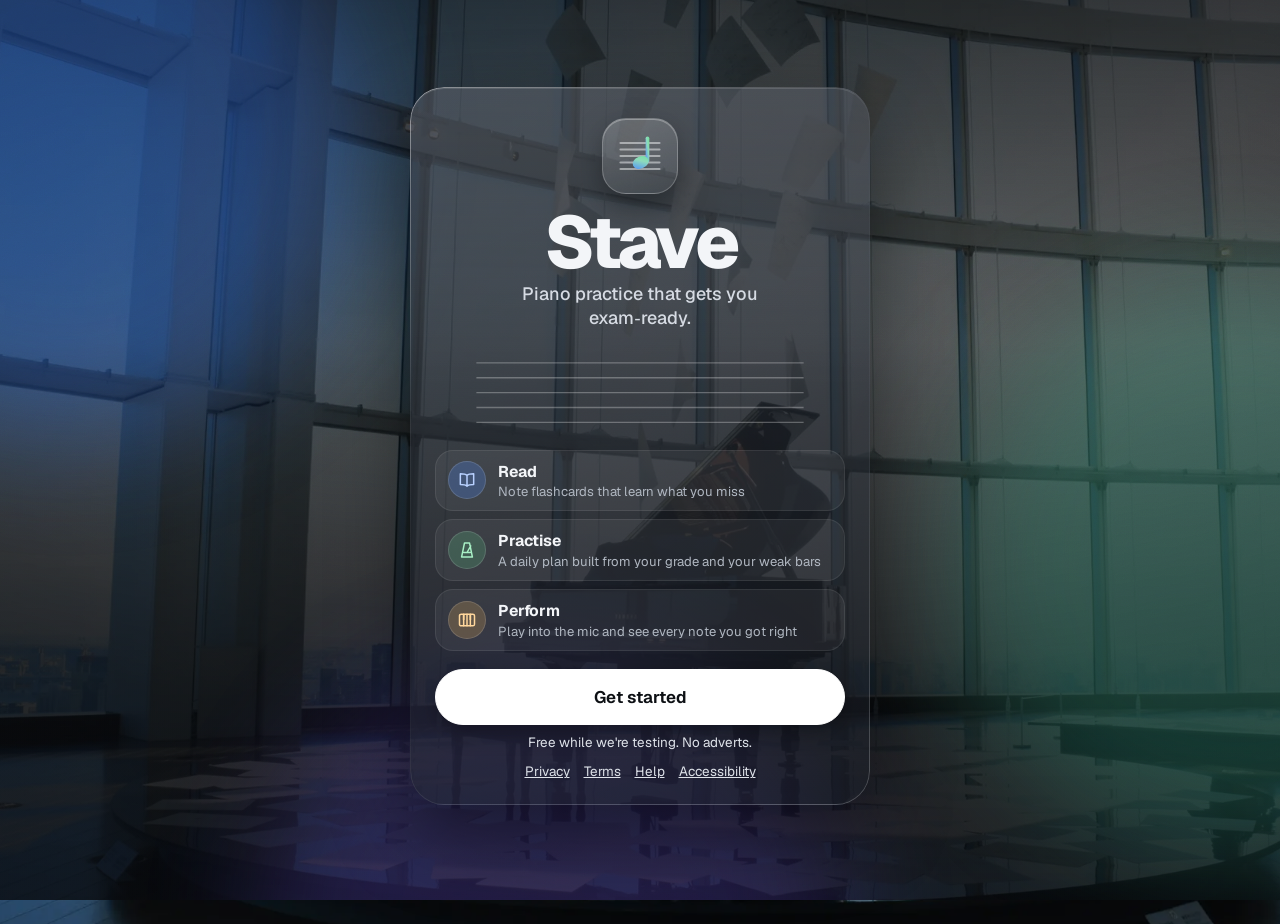
==== commit d02827ae: "Day theme, Settings (theme, still scenery, vibration, download my data), Terms, Help and support, Ac" ====
--- a/app/index.html
+++ b/app/index.html
@@ -13,12 +13,13 @@
   <meta name="apple-mobile-web-app-status-bar-style" content="black-translucent">
   <link rel="preload" as="image" href="img/piano-room-1920.webp" media="not all and (max-width: 700px) and (orientation: portrait)">
   <link rel="preload" as="image" href="img/piano-room-900.webp" media="(max-width: 700px) and (orientation: portrait)">
+  <script src="js/theme-boot.js"></script>
   <link rel="stylesheet" href="styles.css">
 </head>
 <body class="booting">
   <svg width="0" height="0" style="position:absolute" aria-hidden="true"><defs><linearGradient id="mark-g" x1="0" y1="1" x2="1" y2="0"><stop offset="0" stop-color="#4d8dff"/><stop offset="0.6" stop-color="#8edbbb"/><stop offset="1" stop-color="#6ee19a"/></linearGradient></defs></svg>
   <div class="orbs" aria-hidden="true"><i></i><i></i><i></i></div>
-  <header class="topbar"><span class="logo-tile brand-mark" aria-hidden="true" id="top-mark"></span><span class="brand-name">Stave</span><span class="spacer"></span><span class="top-pill" id="top-streak" hidden></span><button class="avatar" id="top-avatar" type="button" aria-label="Your setup" hidden></button></header>
+  <header class="topbar"><span class="logo-tile brand-mark" aria-hidden="true" id="top-mark"></span><span class="brand-name">Stave</span><span class="spacer"></span><span class="top-pill" id="top-streak" hidden></span><button class="avatar" id="top-avatar" type="button" aria-label="Account and settings" hidden></button></header>
   <main>
     <section class="view" id="view-welcome"></section>
     <section class="view" id="view-today"></section>
--- a/app/styles.css
+++ b/app/styles.css
@@ -24,11 +24,22 @@
   --raised-hover: rgba(255, 255, 255, 0.12);
   --edge: rgba(255, 255, 255, 0.14);          /* the thin light rim of glass */
   --ink: #f3f5f8;
-  --muted: #a9b0bb;
+  --muted: #b1b8c2;
   --line: rgba(255, 255, 255, 0.1);
   --brand: #ffffff;                           /* headlines; primary pill is white */
   --accent: #4d8dff;                          /* the one blue */
   --accent-soft: rgba(77, 141, 255, 0.22);
+  --link: #8ab4ff;                            /* links on dark: 4.5:1 or better */
+  --fg-rgb: 255, 255, 255;                    /* faint overlays: tracks, bars, rows */
+  --pill-on: #ffffff;                         /* selected pill / primary button */
+  --pill-on-hover: #e9edf3;
+  --t-green: #c8f7da; --t-blue: #cfe0ff; --t-gold: #ffe1b0; --t-red: #ffd0d0; --t-violet: #d4ccff; /* text on tinted chips */
+  --chip-blue: #b9d1ff; --chip-gold: #ffd79c; --chip-green: #a9f0c6;
+  --tagline: #d6dbe3;
+  --text-2: #dfe3ea;                          /* secondary text that sits on the photo */
+  --accent-btn: #2f6fe6;                      /* blue buttons: white text at 4.5:1 */
+  --photo-filter: blur(0) brightness(0.62) saturate(0.95);
+  --shade: linear-gradient(180deg, rgba(8, 10, 14, 0.62) 0%, rgba(8, 10, 14, 0.25) 38%, rgba(8, 10, 14, 0.55) 100%), radial-gradient(120% 80% at 50% 0%, transparent 40%, rgba(5, 6, 9, 0.55) 100%);
   --mint: #8edbbb;
   --green: #6ee19a;
   --chip: rgba(255, 255, 255, 0.1);
@@ -36,9 +47,9 @@
   --on-brand: #0d1014;
   --good: #5fd68f;
   --warn: #f2b45a;
-  --bad: #ff7a7a;
+  --bad: #ff9c9c;
   --miss: #8d95a1;
-  --unclear: #a99bff;
+  --unclear: #b8aeff;
   --stave: #f3f5f8;
   --cursor: rgba(77, 141, 255, 0.2);
   --key-white: #f4f5f7;
@@ -56,6 +67,60 @@
   --ease: cubic-bezier(0.2, 0.7, 0.2, 1);
   color-scheme: dark;
 }
+/* Day: the same glass, frosted white over a washed-out photo. Night stays the default. */
+:root[data-theme='day'] {
+  --bg: #e9edf2;
+  --surface: rgba(255, 255, 255, 0.6);
+  --surface-strong: rgba(255, 255, 255, 0.84);
+  --surface-solid: #ffffff;
+  --raised: rgba(20, 24, 30, 0.06);
+  --raised-hover: rgba(20, 24, 30, 0.1);
+  --edge: rgba(20, 24, 30, 0.13);
+  --ink: #12151a;
+  --muted: #4a5260;
+  --line: rgba(20, 24, 30, 0.1);
+  --brand: #0d1014;
+  --accent: #1f62d6;
+  --accent-soft: rgba(31, 98, 214, 0.14);
+  --link: #164fb3;
+  --chip: rgba(20, 24, 30, 0.06);
+  --chip-ink: #1d2128;
+  --on-brand: #ffffff;
+  --good: #0d6535;
+  --warn: #8a5300;
+  --bad: #a8232b;
+  --miss: #5f6672;
+  --unclear: #5442cc;
+  --stave: #12151a;
+  --cursor: rgba(31, 98, 214, 0.16);
+  --fg-rgb: 20, 24, 30;
+  --pill-on: #12151a;
+  --pill-on-hover: #2a2f37;
+  --t-green: #0d5c33; --t-blue: #163f8f; --t-gold: #6b4100; --t-red: #8f1f26; --t-violet: #3f2fa3;
+  --chip-blue: #1f4fae; --chip-gold: #7a4b00; --chip-green: #0f6a3b;
+  --tagline: #2c333d;
+  --text-2: #2a303a;
+  --accent-btn: #1f62d6;
+  --shadow: 0 1px 0 rgba(255, 255, 255, 0.7) inset, 0 10px 30px rgba(30, 40, 60, 0.14);
+  --photo-filter: blur(2px) brightness(1.15) saturate(0.85);
+  --shade: linear-gradient(180deg, rgba(236, 240, 245, 0.8), rgba(236, 240, 245, 0.66) 40%, rgba(236, 240, 245, 0.82));
+  color-scheme: light;
+}
+:root[data-theme='day'] body::before { background: rgba(236, 240, 245, 0.8); }
+:root[data-theme='day'] body::after { opacity: 0.03; }
+:root[data-theme='day'] .orbs i { opacity: 0.22; }
+:root[data-theme='day'] .glass-hero { background: linear-gradient(160deg, rgba(255, 255, 255, 0.78), rgba(255, 255, 255, 0.55)); box-shadow: 0 30px 80px rgba(30, 40, 60, 0.18), 0 1px 0 #fff inset; }
+:root[data-theme='day'] .brand-mark.big { background: linear-gradient(160deg, #fff, rgba(255, 255, 255, 0.6)); border-color: var(--edge); box-shadow: 0 12px 30px rgba(30, 40, 60, 0.15); }
+
+/* Still scenery (Settings), or the device asking for less motion: no drifting light,
+   no shimmer, no rising panels; page changes are a plain switch. */
+:root.still .orbs i, :root.still .wordmark, :root.still .stave-anim .n,
+:root.still .view.active .rise, :root.still .view.leaving, :root.still .view.active .bar, :root.still .view.active .spark path,
+:root.still .view.active .ring .fill, :root.still .view.active .plan li, :root.still body.booted .topbar, :root.still body.booted .tabbar,
+:root.still .timer-ring.running, :root.still .setup-step.enter, :root.still body.booted .orbs { animation: none !important; }
+:root.still .stave-anim .n { opacity: 1; }
+:root.still .bg-photo, :root.still .card-face { transition: none; }
+
 /* Light paper for notation: sheet music, flashcard staves. */
 .paper {
   --stave: #14171c;
@@ -77,6 +142,7 @@
 [hidden] { display: none !important; }
 html, body { margin: 0; }
 html { background: var(--bg); }
+a { color: var(--link); }
 body {
   background: transparent;
   color: var(--ink);
@@ -97,16 +163,14 @@
   position: fixed; inset: -40px; z-index: -3; pointer-events: none;
   background: #1a2230 url('img/piano-room-1920.webp') 54% 62% / cover no-repeat;
   transition: filter 1.1s var(--ease), transform 1.4s var(--ease);
-  filter: blur(0) brightness(0.62) saturate(0.95);
+  filter: var(--photo-filter);
 }
 @media (max-width: 700px) and (orientation: portrait) {
   .bg-photo { background-image: url('img/piano-room-900.webp'); background-position: 50% 70%; }
 }
 .bg-shade {
   position: fixed; inset: 0; z-index: -2; pointer-events: none;
-  background:
-    linear-gradient(180deg, rgba(8, 10, 14, 0.62) 0%, rgba(8, 10, 14, 0.25) 38%, rgba(8, 10, 14, 0.55) 100%),
-    radial-gradient(120% 80% at 50% 0%, transparent 40%, rgba(5, 6, 9, 0.55) 100%);
+  background: var(--shade);
 }
 body.booting .bg-photo { filter: blur(26px) brightness(0.35) saturate(0.8); transform: scale(1.06); }
 body.bg-soft .bg-photo { filter: blur(10px) brightness(0.5) saturate(0.9); transition-duration: 0.25s; }
@@ -130,10 +194,10 @@
 .topbar .spacer { flex: 1; }
 body::before { content: ''; position: fixed; inset: 0 0 auto; height: env(safe-area-inset-top, 0px); z-index: 10; background: rgba(8, 10, 14, 0.7); }
 .logo-tile {
-  width: 34px; height: 34px; border-radius: 50%; background: rgba(255, 255, 255, 0.12); flex: none;
+  width: 34px; height: 34px; border-radius: 50%; background: rgba(var(--fg-rgb), 0.12); flex: none;
   display: grid; place-items: center; border: 1px solid var(--edge);
 }
-.brand-mark { color: #fff; display: grid; place-items: center; }
+.brand-mark { color: var(--ink); display: grid; place-items: center; }
 .brand-mark svg { width: 24px; height: 24px; }
 .brand-name { font-weight: 800; font-size: 1.12rem; letter-spacing: -0.03em; }
 .top-pill { font-size: 0.8rem; font-weight: 650; padding: 6px 11px; border-radius: 999px; background: var(--raised); color: var(--ink); white-space: nowrap; display: inline-flex; align-items: center; gap: 5px; }
@@ -204,9 +268,9 @@
 .btn:hover { background: var(--raised-hover); }
 .btn:active { transform: scale(0.97); }
 .btn:disabled { opacity: 0.45; cursor: default; }
-.btn.primary { background: #ffffff; color: var(--on-brand); border-color: #ffffff; box-shadow: 0 8px 22px rgba(0, 0, 0, 0.3); }
-.btn.primary:hover { background: #e9edf3; }
-.btn.accent { background: var(--accent); border-color: var(--accent); color: #fff; box-shadow: 0 8px 22px rgba(77, 141, 255, 0.35); }
+.btn.primary { background: var(--pill-on); color: var(--on-brand); border-color: var(--pill-on); box-shadow: 0 8px 22px rgba(0, 0, 0, 0.3); }
+.btn.primary:hover { background: var(--pill-on-hover); }
+.btn.accent { background: var(--accent-btn); border-color: var(--accent-btn); color: #fff; box-shadow: 0 8px 22px rgba(77, 141, 255, 0.35); }
 .btn.good { background: rgba(95, 214, 143, 0.16); border-color: transparent; color: var(--good); }
 .btn.bad { background: rgba(255, 122, 122, 0.15); border-color: transparent; color: var(--bad); }
 .btn.ghost { width: 100%; margin-bottom: 8px; justify-content: flex-start; background: var(--raised); border-color: transparent; border-radius: var(--radius-sm); }
@@ -221,7 +285,7 @@
   font: inherit; color: var(--ink); background: var(--raised);
   border: 1px solid var(--edge); border-radius: var(--radius-sm); padding: 10px 14px; min-height: 48px;
 }
-select option { background: #1d2128; color: var(--ink); }
+select option { background: var(--surface-solid); color: var(--ink); }
 input[type='number'] { width: 5.5em; }
 select { max-width: 100%; text-overflow: ellipsis; }
 .field > select { width: 100%; }
@@ -245,13 +309,13 @@
   white-space: nowrap; overflow: hidden; text-overflow: ellipsis;
   display: inline-flex; align-items: center; justify-content: center; gap: 6px; transition: background 0.2s, color 0.2s;
 }
-.segmented button[aria-pressed='true'] { background: #ffffff; color: var(--on-brand); box-shadow: 0 2px 8px rgba(0, 0, 0, 0.25); }
+.segmented button[aria-pressed='true'] { background: var(--pill-on); color: var(--on-brand); box-shadow: 0 2px 8px rgba(0, 0, 0, 0.25); }
 .choice-row { display: grid; grid-template-columns: repeat(4, 1fr); gap: 8px; }
 .choice {
   border: 1px solid var(--edge); border-radius: 999px; background: var(--raised); color: var(--ink);
   font: inherit; font-weight: 600; padding: 10px 6px; min-height: 44px; cursor: pointer; font-variant-numeric: tabular-nums;
 }
-.choice[aria-pressed='true'] { background: #ffffff; color: var(--on-brand); border-color: #fff; }
+.choice[aria-pressed='true'] { background: var(--pill-on); color: var(--on-brand); border-color: var(--pill-on); }
 
 /* ---- Liquid glass: a light rim brighter at the top-left (where the light hits),
    and a soft specular sheen across the top of the panel. ---- */
@@ -292,25 +356,25 @@
 .brand-mark.big svg { width: 52px; height: 52px; }
 .wordmark {
   margin: 14px 0 4px; font-size: clamp(3.4rem, 17vw, 4.6rem); line-height: 0.95; font-weight: 800; letter-spacing: -0.06em;
-  background: linear-gradient(100deg, #ffffff 0%, #ffffff 38%, #b9d1ff 50%, #ffffff 62%, #ffffff 100%) 0 0 / 250% 100%;
+  background: linear-gradient(100deg, var(--ink) 0%, var(--ink) 38%, var(--chip-blue) 50%, var(--ink) 62%, var(--ink) 100%) 0 0 / 250% 100%;
   -webkit-background-clip: text; background-clip: text; color: transparent; animation: sheen 6s ease-in-out 1.2s infinite;
 }
 @keyframes sheen { 0% { background-position: 100% 0; } 40%, 100% { background-position: 0 0; } }
-.tagline { margin: 0 auto; max-width: 26ch; color: #d6dbe3; font-size: 1.12rem; line-height: 1.35; font-weight: 500; }
+.tagline { margin: 0 auto; max-width: 26ch; color: var(--tagline); font-size: 1.12rem; line-height: 1.35; font-weight: 500; }
 .stave-anim { display: block; width: 100%; max-width: 340px; margin: 18px auto 8px; overflow: visible; }
-.stave-anim > line { stroke: rgba(255, 255, 255, 0.28); stroke-width: 1.2; }
-.stave-anim .n { fill: #fff; stroke: #fff; stroke-width: 1.6; opacity: 0; animation: note-in 4.8s var(--ease) infinite; animation-delay: calc(var(--k) * 0.32s + 0.8s); }
+.stave-anim > line { stroke: rgba(var(--fg-rgb), 0.28); stroke-width: 1.2; }
+.stave-anim .n { fill: var(--ink); stroke: var(--ink); stroke-width: 1.6; opacity: 0; animation: note-in 4.8s var(--ease) infinite; animation-delay: calc(var(--k) * 0.32s + 0.8s); }
 .stave-anim .n:nth-child(odd of .n) { fill: #8edbbb; stroke: #8edbbb; }
 @keyframes note-in { 0% { opacity: 0; transform: translateY(8px); } 10%, 70% { opacity: 1; transform: none; } 85%, 100% { opacity: 0; transform: translateY(-4px); } }
 .pitch { list-style: none; padding: 0; margin: 12px 0 0; display: grid; gap: 8px; text-align: left; }
-.pitch li { display: flex; align-items: center; gap: 12px; padding: 10px 12px; border-radius: 18px; background: rgba(255, 255, 255, 0.06); border: 1px solid rgba(255, 255, 255, 0.08); }
+.pitch li { display: flex; align-items: center; gap: 12px; padding: 10px 12px; border-radius: 18px; background: rgba(var(--fg-rgb), 0.06); border: 1px solid rgba(var(--fg-rgb), 0.08); }
 .pitch b { display: block; font-size: 0.98rem; letter-spacing: -0.01em; }
 .pitch small { display: block; color: var(--muted); font-size: 0.82rem; line-height: 1.3; }
 .btn.big { min-height: 56px; font-size: 1.05rem; margin-top: 18px; }
 .glass-hero .btn.ghost.link { margin: 6px 0 0; }
 .glass-hero .fine { margin-top: 8px; }
 .setup-head { display: flex; align-items: center; gap: 14px; margin: 18px 0 0; }
-.setup-head .brand-mark { width: 52px; height: 52px; flex: none; border-radius: 17px; background: rgba(255, 255, 255, 0.1); border: 1px solid var(--edge); }
+.setup-head .brand-mark { width: 52px; height: 52px; flex: none; border-radius: 17px; background: var(--chip); border: 1px solid var(--edge); }
 .setup-head .brand-mark svg { width: 34px; height: 34px; }
 .setup-head h2 { margin: 0; }
 .setup-head .lede { margin: 2px 0 0; }
@@ -329,14 +393,15 @@
 .tile small { color: var(--muted); font-size: 0.78rem; line-height: 1.3; }
 .chip { width: 38px; height: 38px; border-radius: 50%; background: var(--chip); color: var(--chip-ink); display: grid; place-items: center; border: 1px solid var(--edge); }
 .chip .icon { width: 20px; height: 20px; }
-.chip.blue { background: rgba(77, 141, 255, 0.25); color: #b9d1ff; }
-.chip.gold { background: rgba(242, 180, 90, 0.22); color: #ffd79c; }
-.chip.green { background: rgba(95, 214, 143, 0.2); color: #a9f0c6; }
-.chip.violet { background: rgba(169, 155, 255, 0.22); color: #d4ccff; }
+.chip.blue { background: rgba(77, 141, 255, 0.25); color: var(--chip-blue); }
+.chip.gold { background: rgba(242, 180, 90, 0.22); color: var(--chip-gold); }
+.chip.green { background: rgba(95, 214, 143, 0.2); color: var(--chip-green); }
+.chip.violet { background: rgba(169, 155, 255, 0.22); color: var(--t-violet); }
 .setup { margin-top: 18px; }
 .fine { margin: 14px 0 0; text-align: center; font-size: 0.84rem; color: var(--muted); }
-.credit { text-align: center; font-size: 0.74rem; color: var(--muted); margin: 18px 0 0; opacity: 0.8; }
+.credit { text-align: center; font-size: 0.74rem; color: var(--muted); margin: 18px 0 0; }
 .credit a { color: inherit; }
+.lede, .fine, .credit, .lede .muted { color: var(--text-2); }
 
 /* ---- Stave ---- */
 .stave { display: block; }
@@ -386,7 +451,7 @@
 /* ---- Practise (timer) ---- */
 .timer-ring {
   width: 220px; height: 220px; margin: 8px auto 4px; border-radius: 50%;
-  display: grid; place-items: center; border: 6px solid rgba(255, 255, 255, 0.16); transition: border-color 0.3s;
+  display: grid; place-items: center; border: 6px solid rgba(var(--fg-rgb), 0.16); transition: border-color 0.3s;
   background: var(--surface); box-shadow: var(--shadow); -webkit-backdrop-filter: var(--blur); backdrop-filter: var(--blur);
 }
 .timer-ring.running { border-color: var(--accent); animation: breathe 3s ease-in-out infinite; }
@@ -396,7 +461,7 @@
 .goal > div { height: 100%; width: 0; background: linear-gradient(90deg, #4d8dff, #8ab4ff); border-radius: 99px; transition: width 0.6s var(--ease); }
 .week { display: flex; gap: 8px; height: 90px; align-items: flex-end; }
 .bar-col { flex: 1; height: 100%; display: flex; flex-direction: column; justify-content: flex-end; align-items: center; gap: 4px; font-size: 0.75rem; color: var(--muted); }
-.bar { width: 100%; max-width: 28px; min-height: 3px; background: rgba(255, 255, 255, 0.28); border-radius: 8px 8px 3px 3px; transform-origin: bottom; }
+.bar { width: 100%; max-width: 28px; min-height: 3px; background: rgba(var(--fg-rgb), 0.28); border-radius: 8px 8px 3px 3px; transform-origin: bottom; }
 .view.active .bar { animation: grow 0.8s var(--ease) both; animation-delay: calc(var(--i, 0) * 60ms + 200ms); }
 .pill { font-size: 0.8rem; font-weight: 600; padding: 4px 10px; border-radius: 99px; background: var(--chip); color: var(--chip-ink); white-space: nowrap; }
 .log { list-style: none; padding: 0; margin: 0; }
@@ -434,11 +499,11 @@
 .chart-head h3 { margin: 0; }
 .chart { position: relative; display: grid; grid-template-columns: repeat(7, 1fr); gap: 10px; align-items: end; height: 190px; margin-top: 16px; padding-top: 8px; box-sizing: border-box; }
 .chart .col { height: 100%; display: flex; flex-direction: column; justify-content: flex-end; align-items: center; gap: 6px; font-size: 0.74rem; color: var(--muted); min-width: 0; }
-.chart .bar { max-width: 44px; border-radius: 12px; background: linear-gradient(180deg, rgba(255, 255, 255, 0.34), rgba(255, 255, 255, 0.12)); border: 1px solid rgba(255, 255, 255, 0.16); }
+.chart .bar { max-width: 44px; border-radius: 12px; background: linear-gradient(180deg, rgba(var(--fg-rgb), 0.34), rgba(var(--fg-rgb), 0.12)); border: 1px solid rgba(var(--fg-rgb), 0.16); }
 .chart .today .bar { background: linear-gradient(180deg, #6aa2ff, #2f6fe6); border-color: rgba(140, 180, 255, 0.6); box-shadow: 0 0 24px rgba(77, 141, 255, 0.45); }
 .chart .today { color: var(--ink); font-weight: 700; }
 .chart .val { font-size: 0.7rem; color: var(--muted); font-variant-numeric: tabular-nums; }
-.goal-line { position: absolute; left: 0; right: 0; border-top: 1px dashed rgba(255, 255, 255, 0.35); pointer-events: none; }
+.goal-line { position: absolute; left: 0; right: 0; border-top: 1px dashed rgba(var(--fg-rgb), 0.35); pointer-events: none; }
 .goal-line span { position: absolute; right: 0; top: -18px; font-size: 0.68rem; color: var(--muted); }
 
 .plan { list-style: none; padding: 0; margin: 0; display: grid; gap: 8px; }
@@ -458,17 +523,17 @@
 .recent .who { display: flex; gap: 10px; align-items: center; min-width: 0; }
 .recent .who span { min-width: 0; overflow: hidden; text-overflow: ellipsis; white-space: nowrap; }
 .mini-badge { width: 32px; height: 32px; flex: none; border-radius: 50%; display: grid; place-items: center; font-size: 0.78rem; font-weight: 800; color: #fff; }
-.mini-badge.good { background: rgba(95, 214, 143, 0.3); color: #c8f7da; } .mini-badge.warn { background: rgba(242, 180, 90, 0.3); color: #ffe1b0; } .mini-badge.bad { background: rgba(255, 122, 122, 0.3); color: #ffd0d0; }
+.mini-badge.good { background: rgba(95, 214, 143, 0.3); color: var(--t-green); } .mini-badge.warn { background: rgba(242, 180, 90, 0.3); color: var(--t-gold); } .mini-badge.bad { background: rgba(255, 122, 122, 0.3); color: var(--t-red); }
 .empty { color: var(--muted); font-size: 0.9rem; padding: 6px 0; }
 
 .ring-card { display: grid; grid-template-columns: auto 1fr; gap: 16px; align-items: center; align-content: center; }
 .week-dots { position: absolute; right: 14px; bottom: 18px; display: flex; gap: 4px; }
-.week-dots i { width: 7px; height: 7px; border-radius: 50%; background: rgba(255, 255, 255, 0.14); }
+.week-dots i { width: 7px; height: 7px; border-radius: 50%; background: rgba(var(--fg-rgb), 0.14); }
 .week-dots i.on { background: #f2c46d; box-shadow: 0 0 8px rgba(242, 196, 109, 0.6); }
 .view.active .week-dots i { animation: rise 0.4s var(--ease) both; animation-delay: calc(var(--k) * 60ms + 500ms); }
 .ring { width: 96px; height: 96px; transform: rotate(-90deg); }
 .ring circle { fill: none; stroke-width: 9; }
-.ring .track { stroke: rgba(255, 255, 255, 0.1); }
+.ring .track { stroke: rgba(var(--fg-rgb), 0.1); }
 .ring .fill { stroke: url(#ringgrad); stroke-linecap: round; stroke-dasharray: 1; transition: stroke-dashoffset 0.6s; }
 .view.active .ring .fill { animation: draw 1.3s var(--ease) both; animation-delay: 650ms; }
 .ring-wrap { position: relative; width: 96px; height: 96px; }
@@ -512,7 +577,7 @@
 .pulse.on { animation: pulse 0.35s ease-out; }
 .pulse.on.accent { animation-name: pulse-accent; }
 @keyframes pulse { from { background: var(--accent); transform: scale(1.25); } to { background: var(--raised); transform: scale(1); } }
-@keyframes pulse-accent { from { background: #ffffff; transform: scale(1.5); } to { background: var(--raised); transform: scale(1); } }
+@keyframes pulse-accent { from { background: var(--pill-on); transform: scale(1.5); } to { background: var(--raised); transform: scale(1); } }
 .lab summary { cursor: pointer; font-weight: 700; }
 .lab input[type='file'] { max-width: 100%; margin-top: 4px; font: inherit; color: var(--muted); }
 .roadmap h3 { color: var(--muted); }
@@ -555,7 +620,7 @@
 .tabbar [data-icon] { display: grid; place-items: center; width: 44px; height: 30px; border-radius: 999px; transition: background 0.2s, color 0.2s; }
 .tabbar [data-icon] .icon { width: 21px; height: 21px; }
 .tabbar button[aria-current='page'] { color: var(--ink); }
-.tabbar button[aria-current='page'] [data-icon] { background: #ffffff; color: var(--on-brand); }
+.tabbar button[aria-current='page'] [data-icon] { background: var(--pill-on); color: var(--on-brand); }
 .tabbar .tip { display: none; }
 
 @media (min-width: 900px) {
@@ -588,6 +653,8 @@
   .card-face { transition: none; }
 }
 @media (max-width: 360px) {
+  /* Two long choices side by side: wrap rather than cut words off. */
+  .segmented button { white-space: normal; line-height: 1.2; text-overflow: clip; }
   .tiles { grid-template-columns: 1fr; }
   .tile { grid-template-columns: auto 1fr; align-items: center; column-gap: 10px; }
   .tile .chip { grid-row: span 2; }
@@ -618,9 +685,9 @@
 .score-tools .field.inline { margin: 0; }
 .import-row { margin: -4px 0 8px; }
 .btn.small-btn { min-height: 38px; padding: 8px 14px; font-size: 0.88rem; cursor: pointer; }
-.warn-note { background: rgba(242, 180, 90, 0.14); color: #ffdca6; border: 1px solid rgba(242, 180, 90, 0.3); border-radius: var(--radius-sm); padding: 10px 12px; font-size: 0.88rem; }
+.warn-note { background: rgba(242, 180, 90, 0.14); color: var(--t-gold); border: 1px solid rgba(242, 180, 90, 0.3); border-radius: var(--radius-sm); padding: 10px 12px; font-size: 0.88rem; }
 .lock-note { font-size: 0.86rem; color: var(--muted); margin: 0 0 6px; }
-.linkish { background: none; border: 0; padding: 0; font: inherit; color: #8ab4ff; text-decoration: underline; cursor: pointer; }
+.linkish { background: none; border: 0; padding: 0; font: inherit; color: var(--link); text-decoration: underline; cursor: pointer; }
 .drill { border-color: rgba(77, 141, 255, 0.5); }
 .dots { display: inline-flex; gap: 6px; }
 .streak-dot { width: 14px; height: 14px; border-radius: 50%; background: var(--raised); box-shadow: inset 0 0 0 1px var(--line); }
@@ -710,10 +777,10 @@
 .exam-pieces li:first-child { border-top: 0; padding-top: 0; }
 .exam-pieces p { margin: 0; }
 .band { font-size: 0.78rem; font-weight: 700; padding: 3px 10px; border-radius: 99px; white-space: nowrap; }
-.band.distinction { background: rgba(95, 214, 143, 0.22); color: #c8f7da; }
-.band.merit { background: rgba(77, 141, 255, 0.24); color: #cfe0ff; }
-.band.pass { background: rgba(242, 180, 90, 0.24); color: #ffe1b0; }
-.band.below { background: rgba(255, 122, 122, 0.24); color: #ffd0d0; }
+.band.distinction { background: rgba(95, 214, 143, 0.22); color: var(--t-green); }
+.band.merit { background: rgba(77, 141, 255, 0.24); color: var(--t-blue); }
+.band.pass { background: rgba(242, 180, 90, 0.24); color: var(--t-gold); }
+.band.below { background: rgba(255, 122, 122, 0.24); color: var(--t-red); }
 .band.none { background: var(--raised); color: var(--muted); font-weight: 600; }
 .exam-part { padding: 10px 0; border-top: 1px solid var(--line); }
 .exam-part:first-of-type { border-top: 0; }
@@ -793,3 +860,35 @@
 .kit-steps li.done > .row b::after { content: ' ✓'; color: var(--good); }
 .kit-score { margin-top: 8px; border-radius: 10px; overflow-x: auto; }
 .kit-sum { padding: 8px 10px; border-radius: 10px; background: var(--raised); }
+
+/* ---- Public pages: privacy, terms, help, accessibility ---- */
+.doc { max-width: 720px; margin: 0 auto; padding: 24px 16px 64px; line-height: 1.6; }
+.doc h1 { font-size: 2rem; margin: 8px 0 4px; }
+.doc h2 { font-size: 1.15rem; margin: 28px 0 6px; }
+.doc table { width: 100%; border-collapse: collapse; font-size: 0.92rem; }
+.doc th, .doc td { text-align: left; vertical-align: top; padding: 8px 6px; border-top: 1px solid var(--edge); }
+.doc th { color: var(--muted); font-weight: 600; }
+.doc li { margin: 4px 0; }
+.doc a { color: var(--link); }
+.doc-nav { display: flex; flex-wrap: wrap; gap: 6px 16px; margin: 32px 0 0; padding-top: 16px; border-top: 1px solid var(--edge); font-size: 0.9rem; }
+.legal-links { display: flex; flex-wrap: wrap; justify-content: center; gap: 4px 14px; margin: 10px 0 0; font-size: 0.84rem; }
+.legal-links a { color: var(--text-2); }
+
+/* ---- Settings ---- */
+.settings .set-row { display: flex; align-items: center; justify-content: space-between; gap: 14px; padding: 12px 0; border-top: 1px solid var(--line); font-weight: 600; }
+.settings .set-row:first-of-type { border-top: 0; }
+.settings .set-row small { display: block; font-weight: 500; font-size: 0.82rem; color: var(--muted); margin-top: 2px; }
+.settings .segmented { margin: 0; flex: none; width: 180px; }
+.settings .btn.ghost { margin-top: 10px; }
+input[role='switch'] {
+  appearance: none; -webkit-appearance: none; flex: none; width: 52px; height: 32px; margin: 6px 0; border-radius: 999px; cursor: pointer; position: relative;
+  background: var(--raised-hover); border: 1px solid var(--edge); transition: background 0.2s;
+}
+input[role='switch']::after {
+  content: ''; position: absolute; top: 3px; left: 3px; width: 24px; height: 24px; border-radius: 50%;
+  background: var(--ink); opacity: 0.7; transition: transform 0.2s var(--ease), background 0.2s, opacity 0.2s;
+}
+input[role='switch']:checked { background: var(--accent); border-color: var(--accent); }
+input[role='switch']:checked::after { transform: translateX(20px); background: #fff; opacity: 1; }
+input[role='switch']:disabled { opacity: 0.6; cursor: default; }
+input[role='switch']:focus-visible { outline: 2px solid var(--accent); outline-offset: 2px; }
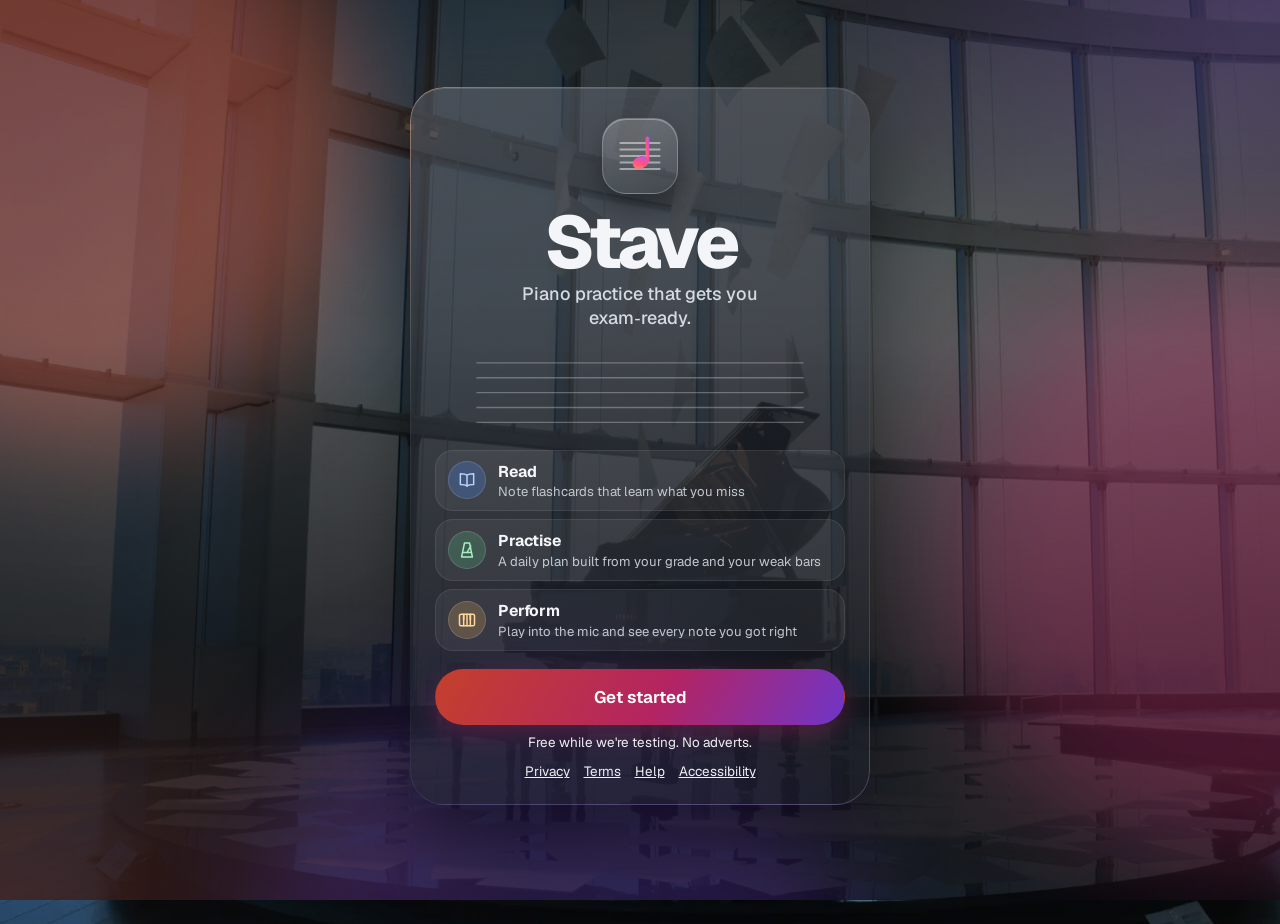
==== commit 5bef2030: "Sunset glass, a minimal Today, and swipe-away flashcards - Sunset gradient (coral, magenta, purple) " ====
--- a/app/index.html
+++ b/app/index.html
@@ -17,10 +17,15 @@
   <link rel="stylesheet" href="styles.css">
 </head>
 <body class="booting">
-  <svg width="0" height="0" style="position:absolute" aria-hidden="true"><defs><linearGradient id="mark-g" x1="0" y1="1" x2="1" y2="0"><stop offset="0" stop-color="#4d8dff"/><stop offset="0.6" stop-color="#8edbbb"/><stop offset="1" stop-color="#6ee19a"/></linearGradient></defs></svg>
+  <svg width="0" height="0" style="position:absolute" aria-hidden="true"><defs><linearGradient id="mark-g" x1="0" y1="1" x2="1" y2="0"><stop offset="0" stop-color="#ff8a5c"/><stop offset="0.5" stop-color="#ff4f8b"/><stop offset="1" stop-color="#a35cff"/></linearGradient></defs></svg>
   <div class="orbs" aria-hidden="true"><i></i><i></i><i></i></div>
   <header class="topbar"><span class="logo-tile brand-mark" aria-hidden="true" id="top-mark"></span><span class="brand-name">Stave</span><span class="spacer"></span><span class="top-pill" id="top-streak" hidden></span><button class="avatar" id="top-avatar" type="button" aria-label="Account and settings" hidden></button></header>
   <main>
+    <noscript>
+      <h1>Stave: piano practice that gets you exam-ready</h1>
+      <p>Note-reading flashcards, a daily practice plan built from your grade and your weak bars, and play-along feedback on every note, for ABRSM and Trinity exams (including Performance Grades). Stave needs JavaScript turned on.</p>
+      <p><a href="help.html">Help and support</a> · <a href="privacy.html">Privacy</a> · <a href="terms.html">Terms</a> · <a href="accessibility.html">Accessibility</a></p>
+    </noscript>
     <section class="view" id="view-welcome"></section>
     <section class="view" id="view-today"></section>
     <section class="view" id="view-cards"></section>
--- a/app/styles.css
+++ b/app/styles.css
@@ -13,31 +13,37 @@
 
 /* Smoky glass, after the "Glassy Dashboard V5" look: a darkened photo of a grand
    piano by a window wall, frosted translucent panels with a thin light edge,
-   white type, one blue accent. Sheet music keeps a light "paper" panel: notation
+   white type, and a Sunset gradient (coral, magenta, purple) washed through the glass
+   and on the main buttons. Sheet music keeps a light "paper" panel: notation
    is read dark-on-light, as in a real book, and stays legible. */
 :root {
   --bg: #0d1014;
-  --surface: rgba(38, 42, 50, 0.52);       /* glass panel */
+  --surface: rgba(38, 40, 50, 0.6);       /* glass panel */
   --surface-strong: rgba(30, 34, 41, 0.78);  /* glass where text is dense */
   --surface-solid: #1d2128;
   --raised: rgba(255, 255, 255, 0.07);       /* rows, inputs inside glass */
   --raised-hover: rgba(255, 255, 255, 0.12);
   --edge: rgba(255, 255, 255, 0.14);          /* the thin light rim of glass */
   --ink: #f3f5f8;
-  --muted: #b1b8c2;
+  --muted: #c3c8d1;
   --line: rgba(255, 255, 255, 0.1);
   --brand: #ffffff;                           /* headlines; primary pill is white */
-  --accent: #4d8dff;                          /* the one blue */
-  --accent-soft: rgba(77, 141, 255, 0.22);
-  --link: #8ab4ff;                            /* links on dark: 4.5:1 or better */
+  --accent: #ff6b8b;                          /* Sunset pink: outlines, progress, focus */
+  --accent-soft: rgba(255, 107, 139, 0.22);
+  --link: #ffb3c7;                            /* links on dark: 4.5:1 or better */
+  --grad: linear-gradient(120deg, #ff8a5c 0%, #ff4f8b 52%, #a35cff 100%);          /* bars, rings, glow: decoration */
+  --grad-btn: linear-gradient(120deg, #c4402c 0%, #b42462 55%, #6f35c8 100%);      /* buttons: white text at 4.5:1 on every stop */
+  --wash: linear-gradient(140deg, rgba(255, 138, 92, 0.11), rgba(255, 79, 139, 0.05) 50%, rgba(163, 92, 255, 0.11));
+  --rim: linear-gradient(150deg, rgba(255, 190, 160, 0.55), rgba(255, 255, 255, 0.08) 32%, rgba(255, 255, 255, 0.02) 60%, rgba(196, 150, 255, 0.32));
+  --glow: radial-gradient(60% 45% at 0% 100%, rgba(255, 110, 80, 0.2), transparent 70%), radial-gradient(55% 45% at 100% 0%, rgba(150, 80, 255, 0.2), transparent 70%);
   --fg-rgb: 255, 255, 255;                    /* faint overlays: tracks, bars, rows */
   --pill-on: #ffffff;                         /* selected pill / primary button */
   --pill-on-hover: #e9edf3;
   --t-green: #c8f7da; --t-blue: #cfe0ff; --t-gold: #ffe1b0; --t-red: #ffd0d0; --t-violet: #d4ccff; /* text on tinted chips */
-  --chip-blue: #b9d1ff; --chip-gold: #ffd79c; --chip-green: #a9f0c6;
+  --chip-blue: #b9d1ff; --sheen: #ffb3c7; --chip-gold: #ffd79c; --chip-green: #a9f0c6;
   --tagline: #d6dbe3;
-  --text-2: #dfe3ea;                          /* secondary text that sits on the photo */
-  --accent-btn: #2f6fe6;                      /* blue buttons: white text at 4.5:1 */
+  --text-2: #eef0f4;                          /* secondary text that sits on the photo */
+  --accent-btn: #b42462;                      /* solid fallback for --grad-btn */
   --photo-filter: blur(0) brightness(0.62) saturate(0.95);
   --shade: linear-gradient(180deg, rgba(8, 10, 14, 0.62) 0%, rgba(8, 10, 14, 0.25) 38%, rgba(8, 10, 14, 0.55) 100%), radial-gradient(120% 80% at 50% 0%, transparent 40%, rgba(5, 6, 9, 0.55) 100%);
   --mint: #8edbbb;
@@ -45,13 +51,13 @@
   --chip: rgba(255, 255, 255, 0.1);
   --chip-ink: #e8ecf2;
   --on-brand: #0d1014;
-  --good: #5fd68f;
+  --good: #72e3a0;
   --warn: #f2b45a;
-  --bad: #ff9c9c;
+  --bad: #ffadad;
   --miss: #8d95a1;
   --unclear: #b8aeff;
   --stave: #f3f5f8;
-  --cursor: rgba(77, 141, 255, 0.2);
+  --cursor: rgba(255, 107, 139, 0.2);
   --key-white: #f4f5f7;
   --key-white-edge: #c9ced6;
   --key-label: #7d8592;
@@ -70,7 +76,7 @@
 /* Day: the same glass, frosted white over a washed-out photo. Night stays the default. */
 :root[data-theme='day'] {
   --bg: #e9edf2;
-  --surface: rgba(255, 255, 255, 0.6);
+  --surface: rgba(255, 255, 255, 0.66);
   --surface-strong: rgba(255, 255, 255, 0.84);
   --surface-solid: #ffffff;
   --raised: rgba(20, 24, 30, 0.06);
@@ -80,19 +86,23 @@
   --muted: #4a5260;
   --line: rgba(20, 24, 30, 0.1);
   --brand: #0d1014;
-  --accent: #1f62d6;
-  --accent-soft: rgba(31, 98, 214, 0.14);
-  --link: #164fb3;
+  --accent: #c42a62;
+  --accent-soft: rgba(196, 42, 98, 0.14);
+  --link: #9c1650;
+  --wash: linear-gradient(140deg, rgba(255, 138, 92, 0.16), rgba(255, 79, 139, 0.07) 50%, rgba(163, 92, 255, 0.15));
+  --rim: linear-gradient(150deg, rgba(255, 255, 255, 0.9), rgba(255, 255, 255, 0.3) 40%, rgba(255, 190, 220, 0.5));
+  --glow: radial-gradient(60% 45% at 0% 100%, rgba(255, 120, 90, 0.16), transparent 70%), radial-gradient(55% 45% at 100% 0%, rgba(160, 90, 255, 0.14), transparent 70%);
+  --sheen: #c42a62;
   --chip: rgba(20, 24, 30, 0.06);
   --chip-ink: #1d2128;
   --on-brand: #ffffff;
-  --good: #0d6535;
-  --warn: #8a5300;
-  --bad: #a8232b;
+  --good: #0a5a2e;
+  --warn: #714400;
+  --bad: #931c24;
   --miss: #5f6672;
   --unclear: #5442cc;
   --stave: #12151a;
-  --cursor: rgba(31, 98, 214, 0.16);
+  --cursor: rgba(196, 42, 98, 0.16);
   --fg-rgb: 20, 24, 30;
   --pill-on: #12151a;
   --pill-on-hover: #2a2f37;
@@ -100,7 +110,6 @@
   --chip-blue: #1f4fae; --chip-gold: #7a4b00; --chip-green: #0f6a3b;
   --tagline: #2c333d;
   --text-2: #2a303a;
-  --accent-btn: #1f62d6;
   --shadow: 0 1px 0 rgba(255, 255, 255, 0.7) inset, 0 10px 30px rgba(30, 40, 60, 0.14);
   --photo-filter: blur(2px) brightness(1.15) saturate(0.85);
   --shade: linear-gradient(180deg, rgba(236, 240, 245, 0.8), rgba(236, 240, 245, 0.66) 40%, rgba(236, 240, 245, 0.82));
@@ -170,7 +179,7 @@
 }
 .bg-shade {
   position: fixed; inset: 0; z-index: -2; pointer-events: none;
-  background: var(--shade);
+  background: var(--glow), var(--shade);
 }
 body.booting .bg-photo { filter: blur(26px) brightness(0.35) saturate(0.8); transform: scale(1.06); }
 body.bg-soft .bg-photo { filter: blur(10px) brightness(0.5) saturate(0.9); transition-duration: 0.25s; }
@@ -186,7 +195,7 @@
   max-width: 640px; margin: 10px auto 0;
   margin-inline: max(16px, env(safe-area-inset-left, 0px)) max(16px, env(safe-area-inset-right, 0px));
   padding: 6px 6px 6px 8px; border-radius: 999px;
-  background: var(--surface); border: 1px solid var(--edge); box-shadow: var(--shadow);
+  background: var(--wash), linear-gradient(var(--surface), var(--surface)); border: 1px solid var(--edge); box-shadow: var(--shadow);
   -webkit-backdrop-filter: var(--blur); backdrop-filter: var(--blur);
   font-weight: 700; font-size: 1rem; letter-spacing: -0.01em; color: var(--ink);
 }
@@ -249,13 +258,13 @@
 
 /* ---- Glass ---- */
 .card {
-  background: var(--surface); border: 1px solid var(--edge); border-radius: var(--radius);
+  background: var(--wash), linear-gradient(var(--surface), var(--surface)); border: 1px solid var(--edge); border-radius: var(--radius);
   padding: 18px; margin: 16px 0; box-shadow: var(--shadow);
   -webkit-backdrop-filter: var(--blur); backdrop-filter: var(--blur);
 }
 /* While recording: no live blur (performance); slightly more opaque instead. */
 body.lowfx .card, body.lowfx .tile, body.lowfx .stat, body.lowfx .tabbar, body.lowfx .topbar, body.lowfx .keyboard, body.lowfx .timer-ring {
-  -webkit-backdrop-filter: none; backdrop-filter: none; background-color: var(--surface-strong);
+  -webkit-backdrop-filter: none; backdrop-filter: none; background: var(--surface-strong);
 }
 
 /* ---- Pills ---- */
@@ -268,9 +277,9 @@
 .btn:hover { background: var(--raised-hover); }
 .btn:active { transform: scale(0.97); }
 .btn:disabled { opacity: 0.45; cursor: default; }
-.btn.primary { background: var(--pill-on); color: var(--on-brand); border-color: var(--pill-on); box-shadow: 0 8px 22px rgba(0, 0, 0, 0.3); }
-.btn.primary:hover { background: var(--pill-on-hover); }
-.btn.accent { background: var(--accent-btn); border-color: var(--accent-btn); color: #fff; box-shadow: 0 8px 22px rgba(77, 141, 255, 0.35); }
+.btn.primary { background: var(--grad-btn); color: #fff; border-color: transparent; box-shadow: 0 8px 24px rgba(180, 36, 98, 0.35); }
+.btn.primary:hover { filter: brightness(1.08); }
+.btn.accent { background: var(--grad-btn); border-color: transparent; color: #fff; box-shadow: 0 8px 22px rgba(180, 36, 98, 0.3); }
 .btn.good { background: rgba(95, 214, 143, 0.16); border-color: transparent; color: var(--good); }
 .btn.bad { background: rgba(255, 122, 122, 0.15); border-color: transparent; color: var(--bad); }
 .btn.ghost { width: 100%; margin-bottom: 8px; justify-content: flex-start; background: var(--raised); border-color: transparent; border-radius: var(--radius-sm); }
@@ -299,7 +308,7 @@
 /* ---- Segmented switch + choice chips ---- */
 .segmented {
   display: grid; grid-template-columns: 1fr 1fr; gap: 4px; padding: 4px; margin: 8px 0 12px;
-  background: var(--surface); border: 1px solid var(--edge); border-radius: 999px;
+  background: var(--wash), linear-gradient(var(--surface), var(--surface)); border: 1px solid var(--edge); border-radius: 999px;
   -webkit-backdrop-filter: var(--blur); backdrop-filter: var(--blur);
 }
 .card .segmented { background: var(--raised); -webkit-backdrop-filter: none; backdrop-filter: none; }
@@ -323,7 +332,7 @@
 .topbar, .tabbar, .glass-hero, .card:not(dialog) { isolation: isolate; }
 .card:not(dialog)::before, .topbar::before, .tabbar::before, .tile::before, .stat::before, .glass-hero::before {
   content: ''; position: absolute; inset: -1px; border-radius: inherit; padding: 1px; pointer-events: none; z-index: 1;
-  background: linear-gradient(150deg, rgba(255, 255, 255, 0.5), rgba(255, 255, 255, 0.08) 32%, rgba(255, 255, 255, 0.02) 60%, rgba(255, 255, 255, 0.22));
+  background: var(--rim);
   -webkit-mask: linear-gradient(#000 0 0) content-box, linear-gradient(#000 0 0); -webkit-mask-composite: xor;
   mask: linear-gradient(#000 0 0) content-box exclude, linear-gradient(#000 0 0);
 }
@@ -338,9 +347,9 @@
 .orbs { position: fixed; inset: 0; z-index: -1; pointer-events: none; overflow: hidden; display: none; }
 body[data-tab='welcome'] .orbs { display: block; animation: fade-in 1.2s ease both; }
 .orbs i { position: absolute; width: 46vmax; height: 46vmax; border-radius: 50%; filter: blur(60px); opacity: 0.38; animation: drift 18s ease-in-out infinite alternate; }
-.orbs i:nth-child(1) { background: #2f6fe6; left: -18vmax; top: -12vmax; }
-.orbs i:nth-child(2) { background: #3fbf9a; right: -20vmax; top: 30%; animation-duration: 22s; opacity: 0.26; }
-.orbs i:nth-child(3) { background: #7a5cff; left: 20%; bottom: -26vmax; animation-duration: 26s; opacity: 0.22; }
+.orbs i:nth-child(1) { background: #ff6a4d; left: -18vmax; top: -12vmax; }
+.orbs i:nth-child(2) { background: #ff3d8b; right: -20vmax; top: 30%; animation-duration: 22s; opacity: 0.26; }
+.orbs i:nth-child(3) { background: #8a4dff; left: 20%; bottom: -26vmax; animation-duration: 26s; opacity: 0.22; }
 @keyframes drift { to { transform: translate(6vmax, 4vmax) scale(1.12); } }
 .glass-hero {
   max-width: 460px; width: 100%; margin: 0 auto; padding: 30px 24px 22px; border-radius: 34px; text-align: center;
@@ -356,7 +365,7 @@
 .brand-mark.big svg { width: 52px; height: 52px; }
 .wordmark {
   margin: 14px 0 4px; font-size: clamp(3.4rem, 17vw, 4.6rem); line-height: 0.95; font-weight: 800; letter-spacing: -0.06em;
-  background: linear-gradient(100deg, var(--ink) 0%, var(--ink) 38%, var(--chip-blue) 50%, var(--ink) 62%, var(--ink) 100%) 0 0 / 250% 100%;
+  background: linear-gradient(100deg, var(--ink) 0%, var(--ink) 38%, var(--sheen) 50%, var(--ink) 62%, var(--ink) 100%) 0 0 / 250% 100%;
   -webkit-background-clip: text; background-clip: text; color: transparent; animation: sheen 6s ease-in-out 1.2s infinite;
 }
 @keyframes sheen { 0% { background-position: 100% 0; } 40%, 100% { background-position: 0 0; } }
@@ -364,7 +373,7 @@
 .stave-anim { display: block; width: 100%; max-width: 340px; margin: 18px auto 8px; overflow: visible; }
 .stave-anim > line { stroke: rgba(var(--fg-rgb), 0.28); stroke-width: 1.2; }
 .stave-anim .n { fill: var(--ink); stroke: var(--ink); stroke-width: 1.6; opacity: 0; animation: note-in 4.8s var(--ease) infinite; animation-delay: calc(var(--k) * 0.32s + 0.8s); }
-.stave-anim .n:nth-child(odd of .n) { fill: #8edbbb; stroke: #8edbbb; }
+.stave-anim .n:nth-child(odd of .n) { fill: #ff8fb1; stroke: #ff8fb1; }
 @keyframes note-in { 0% { opacity: 0; transform: translateY(8px); } 10%, 70% { opacity: 1; transform: none; } 85%, 100% { opacity: 0; transform: translateY(-4px); } }
 .pitch { list-style: none; padding: 0; margin: 12px 0 0; display: grid; gap: 8px; text-align: left; }
 .pitch li { display: flex; align-items: center; gap: 12px; padding: 10px 12px; border-radius: 18px; background: rgba(var(--fg-rgb), 0.06); border: 1px solid rgba(var(--fg-rgb), 0.08); }
@@ -385,7 +394,7 @@
 }
 .tiles { display: grid; grid-template-columns: repeat(3, 1fr); gap: 10px; margin: 18px 0 4px; }
 .tile {
-  background: var(--surface); border: 1px solid var(--edge); border-radius: var(--radius-sm);
+  background: var(--wash), linear-gradient(var(--surface), var(--surface)); border: 1px solid var(--edge); border-radius: var(--radius-sm);
   padding: 12px; display: grid; gap: 2px; box-shadow: var(--shadow); min-width: 0;
   -webkit-backdrop-filter: var(--blur); backdrop-filter: var(--blur);
 }
@@ -452,13 +461,13 @@
 .timer-ring {
   width: 220px; height: 220px; margin: 8px auto 4px; border-radius: 50%;
   display: grid; place-items: center; border: 6px solid rgba(var(--fg-rgb), 0.16); transition: border-color 0.3s;
-  background: var(--surface); box-shadow: var(--shadow); -webkit-backdrop-filter: var(--blur); backdrop-filter: var(--blur);
+  background: var(--wash), linear-gradient(var(--surface), var(--surface)); box-shadow: var(--shadow); -webkit-backdrop-filter: var(--blur); backdrop-filter: var(--blur);
 }
 .timer-ring.running { border-color: var(--accent); animation: breathe 3s ease-in-out infinite; }
-@keyframes breathe { 50% { box-shadow: var(--shadow), 0 0 0 12px rgba(77, 141, 255, 0.18); } }
+@keyframes breathe { 50% { box-shadow: var(--shadow), 0 0 0 12px rgba(255, 79, 139, 0.18); } }
 .timer-display { font-size: 3.2rem; font-weight: 700; letter-spacing: -0.03em; font-variant-numeric: tabular-nums; }
 .goal { height: 10px; background: var(--raised); border-radius: 99px; overflow: hidden; margin: 10px 0 16px; }
-.goal > div { height: 100%; width: 0; background: linear-gradient(90deg, #4d8dff, #8ab4ff); border-radius: 99px; transition: width 0.6s var(--ease); }
+.goal > div { height: 100%; width: 0; background: var(--grad); border-radius: 99px; transition: width 0.6s var(--ease); }
 .week { display: flex; gap: 8px; height: 90px; align-items: flex-end; }
 .bar-col { flex: 1; height: 100%; display: flex; flex-direction: column; justify-content: flex-end; align-items: center; gap: 4px; font-size: 0.75rem; color: var(--muted); }
 .bar { width: 100%; max-width: 28px; min-height: 3px; background: rgba(var(--fg-rgb), 0.28); border-radius: 8px 8px 3px 3px; transform-origin: bottom; }
@@ -478,7 +487,7 @@
 .stats4 { display: grid; grid-template-columns: repeat(2, minmax(0, 1fr)); gap: 12px; }
 .stat {
   position: relative; overflow: hidden;
-  background: var(--surface); border: 1px solid var(--edge); border-radius: var(--radius-sm); padding: 14px;
+  background: var(--wash), linear-gradient(var(--surface), var(--surface)); border: 1px solid var(--edge); border-radius: var(--radius-sm); padding: 14px;
   box-shadow: var(--shadow); -webkit-backdrop-filter: var(--blur); backdrop-filter: var(--blur);
   display: grid; gap: 2px; min-width: 0;
 }
@@ -500,7 +509,7 @@
 .chart { position: relative; display: grid; grid-template-columns: repeat(7, 1fr); gap: 10px; align-items: end; height: 190px; margin-top: 16px; padding-top: 8px; box-sizing: border-box; }
 .chart .col { height: 100%; display: flex; flex-direction: column; justify-content: flex-end; align-items: center; gap: 6px; font-size: 0.74rem; color: var(--muted); min-width: 0; }
 .chart .bar { max-width: 44px; border-radius: 12px; background: linear-gradient(180deg, rgba(var(--fg-rgb), 0.34), rgba(var(--fg-rgb), 0.12)); border: 1px solid rgba(var(--fg-rgb), 0.16); }
-.chart .today .bar { background: linear-gradient(180deg, #6aa2ff, #2f6fe6); border-color: rgba(140, 180, 255, 0.6); box-shadow: 0 0 24px rgba(77, 141, 255, 0.45); }
+.chart .today .bar { background: var(--grad); border-color: rgba(255, 160, 190, 0.6); box-shadow: 0 0 24px rgba(255, 79, 139, 0.45); }
 .chart .today { color: var(--ink); font-weight: 700; }
 .chart .val { font-size: 0.7rem; color: var(--muted); font-variant-numeric: tabular-nums; }
 .goal-line { position: absolute; left: 0; right: 0; border-top: 1px dashed rgba(var(--fg-rgb), 0.35); pointer-events: none; }
@@ -565,14 +574,14 @@
 .feedback-list li.bad::marker { color: var(--bad); }
 .feedback-list li.warn::marker { color: var(--warn); }
 .feedback-list li.good::marker { color: var(--good); }
-.next { background: var(--accent-soft); color: var(--ink); padding: 12px 14px; border-radius: var(--radius-sm); margin: 0; border: 1px solid rgba(77, 141, 255, 0.35); }
+.next { background: var(--accent-soft); color: var(--ink); padding: 12px 14px; border-radius: var(--radius-sm); margin: 0; border: 1px solid rgba(255, 107, 139, 0.35); }
 .legend { display: flex; gap: 12px; flex-wrap: wrap; font-size: 0.8rem; margin-top: 12px; }
 .legend .unclear { color: var(--unclear); }
 .legend .good { color: var(--good); } .legend .warn { color: var(--warn); } .legend .bad { color: var(--bad); } .legend .miss { color: var(--miss); }
 .mic-panel { margin-top: 0; }
 .mic-panel .btn { width: 100%; }
 .level { width: 120px; height: 8px; background: var(--raised); border-radius: 99px; overflow: hidden; }
-.level > div { height: 100%; width: 0; background: linear-gradient(90deg, #4d8dff, var(--mint), var(--green)); transition: width 0.08s linear; }
+.level > div { height: 100%; width: 0; background: var(--grad); transition: width 0.08s linear; }
 .pulse { width: 18px; height: 18px; border-radius: 50%; background: var(--raised); flex: none; }
 .pulse.on { animation: pulse 0.35s ease-out; }
 .pulse.on.accent { animation-name: pulse-accent; }
@@ -600,8 +609,8 @@
   position: absolute; top: 0; left: calc(var(--i) * var(--w) - var(--w) * 0.31); width: calc(var(--w) * 0.62); height: 62%;
   background: var(--key-black); border-radius: 0 0 5px 5px; z-index: 1; box-shadow: inset 0 -4px 0 var(--key-black-edge);
 }
-.key.down.white { background: linear-gradient(180deg, #ffffff, #9cc0ff); }
-.key.down.black { background: #2f6fe6; box-shadow: none; }
+.key.down.white { background: linear-gradient(180deg, #ffffff, #ffb3c7); }
+.key.down.black { background: #c42a62; box-shadow: none; }
 
 /* ---- Navigation: floating glass tab bar on phones, a dock on wide screens ---- */
 .tabbar {
@@ -620,7 +629,7 @@
 .tabbar [data-icon] { display: grid; place-items: center; width: 44px; height: 30px; border-radius: 999px; transition: background 0.2s, color 0.2s; }
 .tabbar [data-icon] .icon { width: 21px; height: 21px; }
 .tabbar button[aria-current='page'] { color: var(--ink); }
-.tabbar button[aria-current='page'] [data-icon] { background: var(--pill-on); color: var(--on-brand); }
+.tabbar button[aria-current='page'] [data-icon] { background: var(--grad-btn); color: #fff; box-shadow: 0 4px 14px rgba(180, 36, 98, 0.35); }
 .tabbar .tip { display: none; }
 
 @media (min-width: 900px) {
@@ -688,11 +697,11 @@
 .warn-note { background: rgba(242, 180, 90, 0.14); color: var(--t-gold); border: 1px solid rgba(242, 180, 90, 0.3); border-radius: var(--radius-sm); padding: 10px 12px; font-size: 0.88rem; }
 .lock-note { font-size: 0.86rem; color: var(--muted); margin: 0 0 6px; }
 .linkish { background: none; border: 0; padding: 0; font: inherit; color: var(--link); text-decoration: underline; cursor: pointer; }
-.drill { border-color: rgba(77, 141, 255, 0.5); }
+.drill { border-color: rgba(255, 107, 139, 0.5); }
 .dots { display: inline-flex; gap: 6px; }
 .streak-dot { width: 14px; height: 14px; border-radius: 50%; background: var(--raised); box-shadow: inset 0 0 0 1px var(--line); }
 .streak-dot.on { background: var(--good); box-shadow: none; }
-.key.hint.white { background: linear-gradient(180deg, #ffffff 40%, rgba(77, 141, 255, 0.45)); }
+.key.hint.white { background: linear-gradient(180deg, #ffffff 40%, rgba(255, 79, 139, 0.4)); }
 .key.hint.black { background: var(--accent); }
 .score-badge .icon { width: 30px; height: 30px; }
 
@@ -758,7 +767,7 @@
 a.btn { text-decoration: none; }
 
 /* Exam */
-.exam-chip { display: inline-flex; align-items: center; gap: 10px; margin-top: 10px; padding: 8px 14px 8px 10px; border-radius: 16px; border: 1px solid var(--edge); background: rgba(77, 141, 255, 0.16); color: var(--ink); font: inherit; text-align: left; cursor: pointer; }
+.exam-chip { display: inline-flex; align-items: center; gap: 10px; margin-top: 10px; padding: 8px 14px 8px 10px; border-radius: 16px; border: 1px solid var(--edge); background: var(--wash), linear-gradient(var(--accent-soft), var(--accent-soft)); color: var(--ink); font: inherit; text-align: left; cursor: pointer; }
 .exam-chip.quiet { background: var(--raised); }
 .exam-chip svg { width: 22px; height: 22px; color: var(--warn); flex: none; }
 .exam-chip span { display: grid; }
@@ -801,7 +810,7 @@
 .exam-head .pill { display: inline-block; }
 
 /* Teaching */
-.plan-note { margin: 4px 0 10px; padding: 10px 12px; border-radius: var(--radius-sm); background: rgba(77, 141, 255, 0.14); font-size: 0.9rem; }
+.plan-note { margin: 4px 0 10px; padding: 10px 12px; border-radius: var(--radius-sm); background: var(--accent-soft); font-size: 0.9rem; }
 .set-work summary { list-style: none; display: inline-flex; margin: 6px 0; }
 .set-work summary::-webkit-details-marker { display: none; }
 .set-work form { padding: 4px 0 8px; }
@@ -892,3 +901,64 @@
 input[role='switch']:checked::after { transform: translateX(20px); background: #fff; opacity: 1; }
 input[role='switch']:disabled { opacity: 0.6; cursor: default; }
 input[role='switch']:focus-visible { outline: 2px solid var(--accent); outline-offset: 2px; }
+
+/* ---- What's new: one quiet line, never a pop-up ---- */
+.news-line {
+  display: flex; gap: 8px; align-items: center; width: 100%; margin: 14px 0 0; padding: 10px 14px; min-height: 44px; cursor: pointer;
+  border: 1px solid var(--edge); border-radius: 999px; background: var(--wash), linear-gradient(var(--surface), var(--surface)); color: var(--ink); font: inherit; font-size: 0.9rem; text-align: left;
+  -webkit-backdrop-filter: var(--blur); backdrop-filter: var(--blur);
+}
+.news-line b { color: var(--link); white-space: nowrap; }
+.news-dialog { max-width: min(520px, calc(100vw - 32px)); max-height: calc(100dvh - 48px); overflow: auto; padding: 18px; border: 1px solid var(--edge); color: var(--ink); background: var(--surface-strong); }
+.news-dialog h4 { margin: 16px 0 4px; }
+.news-dialog ul { margin: 0; padding-left: 20px; }
+.news-dialog li { margin: 4px 0; }
+.news-dialog summary { cursor: pointer; margin-top: 16px; font-weight: 650; min-height: 44px; display: flex; align-items: center; }
+
+/* ---- Offline notice and install card ---- */
+.offline-bar {
+  position: fixed; z-index: 20; left: 50%; transform: translateX(-50%); top: calc(env(safe-area-inset-top, 0px) + 70px);
+  max-width: calc(100vw - 32px); padding: 8px 14px; border-radius: 999px; font-size: 0.85rem; font-weight: 600; text-align: center;
+  background: var(--surface-strong); color: var(--ink); border: 1px solid var(--edge); box-shadow: var(--shadow);
+  -webkit-backdrop-filter: var(--blur); backdrop-filter: var(--blur);
+}
+.install-card { display: grid; gap: 10px; }
+.install-card h3 { margin-bottom: 4px; }
+.install-card p { margin: 0; }
+
+/* ---- Loading: grey lines in the shape of what's coming, not a spinner ---- */
+.skeleton { display: grid; gap: 10px; padding: 4px 0; }
+.skeleton i { display: block; height: 14px; border-radius: 7px; background: linear-gradient(90deg, var(--raised), var(--raised-hover), var(--raised)) 0 0 / 200% 100%; animation: shimmer 1.4s ease-in-out infinite; }
+.skeleton i.short { width: 55%; }
+@keyframes shimmer { to { background-position: -200% 0; } }
+:root.still .skeleton i { animation: none; }
+
+/* ---- Today, minimal: the plan first, three numbers, the rest folded away ---- */
+.today-plan .goal { margin: 0 0 12px; height: 6px; }
+.stat-strip { display: grid; grid-template-columns: repeat(3, minmax(0, 1fr)); gap: 8px; padding: 14px 10px; text-align: center; }
+.stat-strip > div { display: grid; justify-items: center; gap: 2px; min-width: 0; position: relative; }
+.stat-strip > div + div::before { content: ''; position: absolute; left: -4px; top: 10%; bottom: 10%; width: 1px; background: var(--line); }
+.stat-strip b { font-size: 1.7rem; line-height: 1.1; font-weight: 750; letter-spacing: -0.03em; font-variant-numeric: tabular-nums; }
+.stat-strip span { font-size: 0.8rem; color: var(--muted); }
+.stat-strip .week-dots { position: static; margin-top: 4px; }
+.stat-strip .delta { font-size: 0.72rem; }
+details.more { margin: 4px 0 12px; }
+details.more > summary { list-style: none; cursor: pointer; min-height: 44px; display: flex; align-items: center; justify-content: center; gap: 6px; color: var(--text-2); font-weight: 600; font-size: 0.9rem; }
+details.more > summary::-webkit-details-marker { display: none; }
+details.more > summary::after { content: '+'; font-size: 1.1rem; }
+details.more[open] > summary::after { content: '–'; }
+
+/* ---- Flashcard swipe: follows the finger, tilts, stamps, flies off ---- */
+.flashcard { touch-action: pan-y; transform: translateX(var(--dx, 0px)) rotate(var(--rot, 0deg)); transition: transform 0.35s var(--ease), opacity 0.3s; user-select: none; -webkit-user-select: none; }
+.flashcard.dragging { transition: none; }
+.flashcard.leaving { opacity: 0; transition: transform 0.32s cubic-bezier(0.4, 0, 1, 1), opacity 0.32s; }
+.flashcard.entering { animation: card-in 0.36s var(--ease) both; }
+@keyframes card-in { from { opacity: 0; transform: translateY(18px) scale(0.94); } }
+.flashcard .stamp {
+  position: absolute; top: 18px; z-index: 3; padding: 6px 14px; border-radius: 10px; font-weight: 800; font-size: 1rem; letter-spacing: 0.02em;
+  border: 2px solid currentColor; background: rgba(255, 255, 255, 0.9); pointer-events: none; opacity: 0; transition: opacity 0.15s;
+}
+.flashcard .stamp.got { left: 16px; color: #0a5a2e; transform: rotate(-10deg); opacity: clamp(0, var(--swipe, 0), 1); }
+.flashcard .stamp.miss { right: 16px; color: #931c24; transform: rotate(10deg); opacity: clamp(0, calc(var(--swipe, 0) * -1), 1); }
+:root.still .flashcard, :root.still .flashcard.leaving { transition: none; }
+:root.still .flashcard.entering { animation: none; }
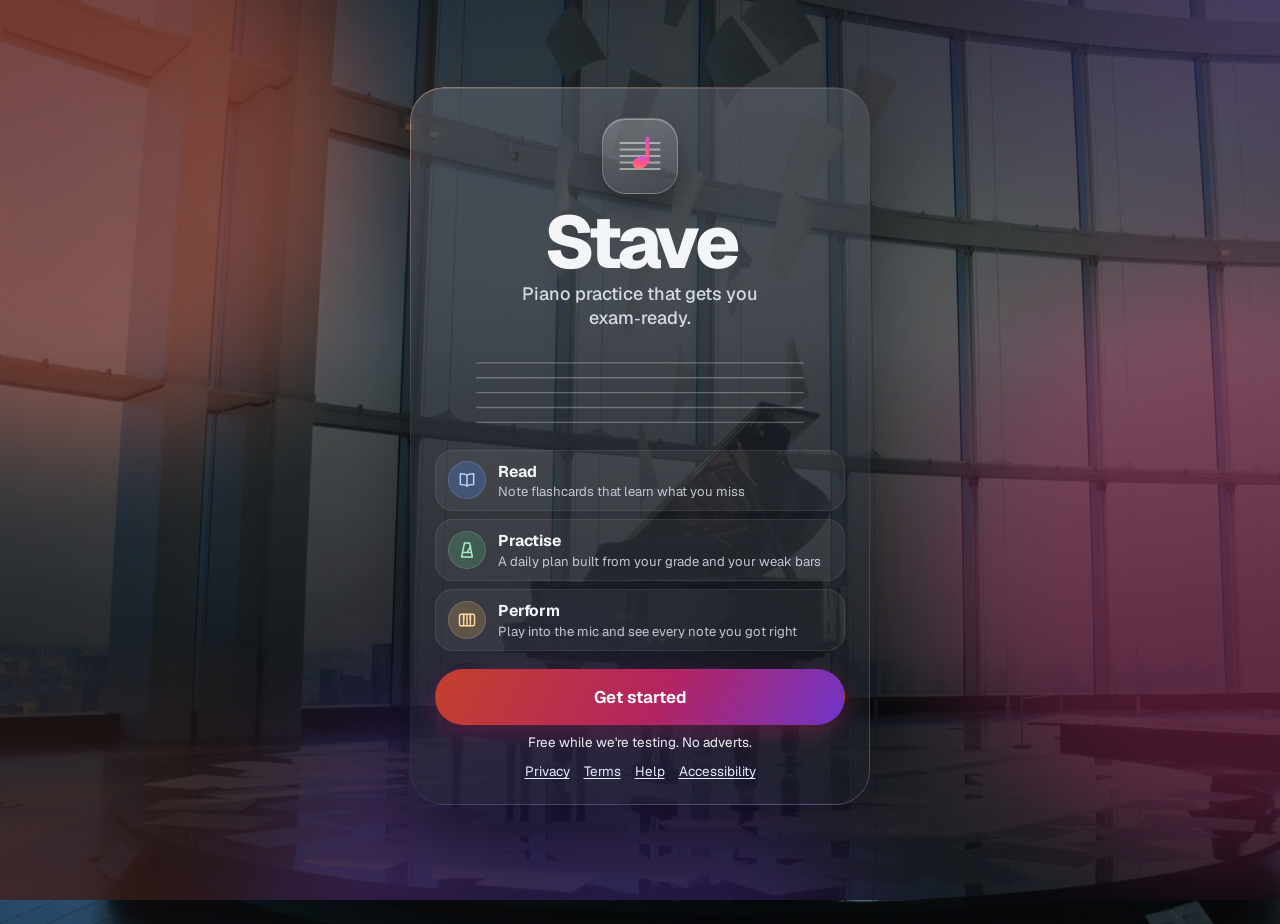
==== commit 69b7b26e: "Release 0.11.0: stats page, new tab bar and sign-in, fair sign-up rules - Stats page behind Today's " ====
--- a/app/index.html
+++ b/app/index.html
@@ -19,7 +19,7 @@
 <body class="booting">
   <svg width="0" height="0" style="position:absolute" aria-hidden="true"><defs><linearGradient id="mark-g" x1="0" y1="1" x2="1" y2="0"><stop offset="0" stop-color="#ff8a5c"/><stop offset="0.5" stop-color="#ff4f8b"/><stop offset="1" stop-color="#a35cff"/></linearGradient></defs></svg>
   <div class="orbs" aria-hidden="true"><i></i><i></i><i></i></div>
-  <header class="topbar"><span class="logo-tile brand-mark" aria-hidden="true" id="top-mark"></span><span class="brand-name">Stave</span><span class="spacer"></span><span class="top-pill" id="top-streak" hidden></span><button class="avatar" id="top-avatar" type="button" aria-label="Account and settings" hidden></button></header>
+  <header class="topbar"><span class="logo-tile brand-mark" aria-hidden="true" id="top-mark"></span><h1 class="brand-name">Stave</h1><span class="spacer"></span><span class="top-pill" id="top-streak" hidden></span><button class="avatar" id="top-avatar" type="button" aria-label="Account and settings" hidden></button></header>
   <main>
     <noscript>
       <h1>Stave: piano practice that gets you exam-ready</h1>
@@ -33,6 +33,7 @@
     <section class="view" id="view-play"></section>
     <section class="view" id="view-exam"></section>
     <section class="view" id="view-account"></section>
+    <section class="view" id="view-stats" aria-label="Your stats"></section>
   </main>
   <div class="keyboard" id="keyboard" hidden></div>
   <nav class="tabbar" aria-label="Sections">
--- a/app/styles.css
+++ b/app/styles.css
@@ -30,7 +30,9 @@
   --brand: #ffffff;                           /* headlines; primary pill is white */
   --accent: #ff6b8b;                          /* Sunset pink: outlines, progress, focus */
   --accent-soft: rgba(255, 107, 139, 0.22);
-  --link: #ffb3c7;                            /* links on dark: 4.5:1 or better */
+  --link: #a9c8ff;                            /* links: blue and underlined, 4.5:1 or better */
+  --link-photo: #e6efff;                      /* links sitting straight on the photo */
+  --viz-1: #1ea891; --viz-2: #e8673a; --viz-3: #8f6cf0; --viz-4: #b38500; --viz-5: #d94a8c; /* chart series, validated for colour-blind separation */
   --grad: linear-gradient(120deg, #ff8a5c 0%, #ff4f8b 52%, #a35cff 100%);          /* bars, rings, glow: decoration */
   --grad-btn: linear-gradient(120deg, #c4402c 0%, #b42462 55%, #6f35c8 100%);      /* buttons: white text at 4.5:1 on every stop */
   --wash: linear-gradient(140deg, rgba(255, 138, 92, 0.11), rgba(255, 79, 139, 0.05) 50%, rgba(163, 92, 255, 0.11));
@@ -60,7 +62,7 @@
   --cursor: rgba(255, 107, 139, 0.2);
   --key-white: #f4f5f7;
   --key-white-edge: #c9ced6;
-  --key-label: #7d8592;
+  --key-label: #545c69;
   --key-black: #15181d;
   --key-black-edge: #2c323b;
   --radius: 20px;
@@ -88,7 +90,9 @@
   --brand: #0d1014;
   --accent: #c42a62;
   --accent-soft: rgba(196, 42, 98, 0.14);
-  --link: #9c1650;
+  --link: #1c47b8;
+  --link-photo: #0b2470;
+  --viz-1: #138f7b; --viz-2: #d0552a; --viz-3: #7a56e0; --viz-4: #a87a00; --viz-5: #c2387a;
   --wash: linear-gradient(140deg, rgba(255, 138, 92, 0.16), rgba(255, 79, 139, 0.07) 50%, rgba(163, 92, 255, 0.15));
   --rim: linear-gradient(150deg, rgba(255, 255, 255, 0.9), rgba(255, 255, 255, 0.3) 40%, rgba(255, 190, 220, 0.5));
   --glow: radial-gradient(60% 45% at 0% 100%, rgba(255, 120, 90, 0.16), transparent 70%), radial-gradient(55% 45% at 100% 0%, rgba(160, 90, 255, 0.14), transparent 70%);
@@ -128,7 +132,7 @@
 :root.still .view.active .ring .fill, :root.still .view.active .plan li, :root.still body.booted .topbar, :root.still body.booted .tabbar,
 :root.still .timer-ring.running, :root.still .setup-step.enter, :root.still body.booted .orbs { animation: none !important; }
 :root.still .stave-anim .n { opacity: 1; }
-:root.still .bg-photo, :root.still .card-face { transition: none; }
+:root.still .bg-photo, :root.still .card-face, :root.still .tabbar [data-icon] { transition: none; }
 
 /* Light paper for notation: sheet music, flashcard staves. */
 .paper {
@@ -151,7 +155,7 @@
 [hidden] { display: none !important; }
 html, body { margin: 0; }
 html { background: var(--bg); }
-a { color: var(--link); }
+a { color: var(--link); text-decoration: underline; text-underline-offset: 2px; }
 body {
   background: transparent;
   color: var(--ink);
@@ -208,7 +212,7 @@
 }
 .brand-mark { color: var(--ink); display: grid; place-items: center; }
 .brand-mark svg { width: 24px; height: 24px; }
-.brand-name { font-weight: 800; font-size: 1.12rem; letter-spacing: -0.03em; }
+.brand-name { margin: 0; font-weight: 800; font-size: 1.12rem; letter-spacing: -0.03em; }
 .top-pill { font-size: 0.8rem; font-weight: 650; padding: 6px 11px; border-radius: 999px; background: var(--raised); color: var(--ink); white-space: nowrap; display: inline-flex; align-items: center; gap: 5px; }
 .top-pill .icon { width: 15px; height: 15px; }
 .avatar {
@@ -290,7 +294,7 @@
   outline: 2px solid var(--accent); outline-offset: 2px;
 }
 
-select, input[type='number'], input[type='text'], input[type='password'] {
+select, input[type='number'], input[type='text'], input[type='password'], input[type='email'] {
   font: inherit; color: var(--ink); background: var(--raised);
   border: 1px solid var(--edge); border-radius: var(--radius-sm); padding: 10px 14px; min-height: 48px;
 }
@@ -606,7 +610,7 @@
   display: flex; align-items: flex-end; justify-content: center; padding-bottom: 6px; font-size: 0.65rem; color: var(--key-label);
 }
 .key.black {
-  position: absolute; top: 0; left: calc(var(--i) * var(--w) - var(--w) * 0.31); width: calc(var(--w) * 0.62); height: 62%;
+  position: absolute; top: 0; left: calc(var(--i) * var(--w) - var(--w) * 0.32); width: max(24px, calc(var(--w) * 0.64)); height: 62%;
   background: var(--key-black); border-radius: 0 0 5px 5px; z-index: 1; box-shadow: inset 0 -4px 0 var(--key-black-edge);
 }
 .key.down.white { background: linear-gradient(180deg, #ffffff, #ffb3c7); }
@@ -629,7 +633,20 @@
 .tabbar [data-icon] { display: grid; place-items: center; width: 44px; height: 30px; border-radius: 999px; transition: background 0.2s, color 0.2s; }
 .tabbar [data-icon] .icon { width: 21px; height: 21px; }
 .tabbar button[aria-current='page'] { color: var(--ink); }
-.tabbar button[aria-current='page'] [data-icon] { background: var(--grad-btn); color: #fff; box-shadow: 0 4px 14px rgba(180, 36, 98, 0.35); }
+.tabbar button[aria-current='page'] [data-icon] { background: var(--tab-c); color: #fff; box-shadow: 0 0 0 5px var(--surface-solid), 0 8px 20px -2px var(--tab-c); transform: translateY(-15px) scale(1.12); }
+.tabbar [data-icon] { position: relative; z-index: 1; transition: background 0.35s, color 0.2s, box-shadow 0.35s, transform 0.5s cubic-bezier(0.34, 1.56, 0.64, 1); }
+/* Each tab has its own Sunset colour, deep enough for a white icon. */
+body { --tab-c: #b42462; }
+body[data-tab='today'] { --tab-c: #c4402c; }
+body[data-tab='cards'] { --tab-c: #c0305a; }
+body[data-tab='practice'] { --tab-c: #b42462; }
+body[data-tab='play'] { --tab-c: #8a2fb8; }
+body[data-tab='exam'] { --tab-c: #6f35c8; }
+.tab-blob {
+  position: absolute; z-index: 0; border-radius: 20px; pointer-events: none;
+  background: color-mix(in srgb, var(--tab-c) 26%, transparent); box-shadow: 0 0 28px -4px color-mix(in srgb, var(--tab-c) 60%, transparent);
+  transition: background 0.35s, box-shadow 0.35s;
+}
 .tabbar .tip { display: none; }
 
 @media (min-width: 900px) {
@@ -641,6 +658,8 @@
   body.booted .tabbar { animation: slide-in-left 0.6s var(--ease) 0.2s both; }
   .tabbar button { width: 40px; height: 40px; border-radius: 50%; }
   .tabbar [data-icon] { width: 40px; height: 40px; border-radius: 50%; }
+  .tabbar button[aria-current='page'] [data-icon] { transform: translateX(6px) scale(1.1); box-shadow: 0 0 0 4px var(--surface-solid), 0 6px 18px -2px var(--tab-c); }
+  .tab-blob { border-radius: 999px; }
   .tabbar .tip {
     display: block; position: absolute; left: calc(100% + 14px); top: 50%; transform: translate(-6px, -50%);
     padding: 5px 10px; border-radius: 8px; white-space: nowrap; font-size: 0.78rem; color: var(--ink);
@@ -656,6 +675,7 @@
 @media (prefers-reduced-motion: reduce) {
   .view.active .rise, .view.leaving, .view.active .bar, .view.active .spark path, .view.active .ring .fill, .view.active .plan li,
   body.booted .topbar, body.booted .tabbar { animation: none !important; }
+  .tabbar [data-icon] { transition: none; }
   .bg-photo { transition: none; }
   .pulse.on { animation-duration: 0.01s; }
   .timer-ring.running { animation: none; }
@@ -878,10 +898,10 @@
 .doc th, .doc td { text-align: left; vertical-align: top; padding: 8px 6px; border-top: 1px solid var(--edge); }
 .doc th { color: var(--muted); font-weight: 600; }
 .doc li { margin: 4px 0; }
-.doc a { color: var(--link); }
+.doc a { color: var(--link); text-decoration: underline; text-underline-offset: 2px; }
 .doc-nav { display: flex; flex-wrap: wrap; gap: 6px 16px; margin: 32px 0 0; padding-top: 16px; border-top: 1px solid var(--edge); font-size: 0.9rem; }
 .legal-links { display: flex; flex-wrap: wrap; justify-content: center; gap: 4px 14px; margin: 10px 0 0; font-size: 0.84rem; }
-.legal-links a { color: var(--text-2); }
+.legal-links a { color: var(--link-photo); }
 
 /* ---- Settings ---- */
 .settings .set-row { display: flex; align-items: center; justify-content: space-between; gap: 14px; padding: 12px 0; border-top: 1px solid var(--line); font-weight: 600; }
@@ -935,11 +955,15 @@
 
 /* ---- Today, minimal: the plan first, three numbers, the rest folded away ---- */
 .today-plan .goal { margin: 0 0 12px; height: 6px; }
-.stat-strip { display: grid; grid-template-columns: repeat(3, minmax(0, 1fr)); gap: 8px; padding: 14px 10px; text-align: center; }
-.stat-strip > div { display: grid; justify-items: center; gap: 2px; min-width: 0; position: relative; }
-.stat-strip > div + div::before { content: ''; position: absolute; left: -4px; top: 10%; bottom: 10%; width: 1px; background: var(--line); }
+.stat-strip { display: grid; grid-template-columns: repeat(3, minmax(0, 1fr)); gap: 8px; padding: 14px 10px 10px; text-align: center; width: 100%; font: inherit; color: var(--ink); cursor: pointer; transition: transform 0.2s var(--ease); }
+.stat-strip:hover { transform: translateY(-2px); }
+.stat-strip:active { transform: scale(0.99); }
+.stat-strip > span:not(.stat-more) { display: grid; justify-items: center; gap: 2px; min-width: 0; position: relative; }
+.stat-strip > span:not(.stat-more) + span:not(.stat-more)::before { content: ''; position: absolute; left: -4px; top: 10%; bottom: 10%; width: 1px; background: var(--line); }
 .stat-strip b { font-size: 1.7rem; line-height: 1.1; font-weight: 750; letter-spacing: -0.03em; font-variant-numeric: tabular-nums; }
 .stat-strip span { font-size: 0.8rem; color: var(--muted); }
+.stat-strip .stat-more { grid-column: 1 / -1; display: flex; justify-content: center; align-items: center; gap: 6px; margin-top: 6px; padding-top: 8px; border-top: 1px solid var(--line); color: var(--link); font-weight: 650; }
+.stat-strip .stat-more .icon { width: 16px; height: 16px; }
 .stat-strip .week-dots { position: static; margin-top: 4px; }
 .stat-strip .delta { font-size: 0.72rem; }
 details.more { margin: 4px 0 12px; }
@@ -962,3 +986,156 @@
 .flashcard .stamp.miss { right: 16px; color: #931c24; transform: rotate(10deg); opacity: clamp(0, calc(var(--swipe, 0) * -1), 1); }
 :root.still .flashcard, :root.still .flashcard.leaving { transition: none; }
 :root.still .flashcard.entering { animation: none; }
+
+/* ---- Perform, simplified: piece, score, one big Start; the rest in Options ---- */
+.sr-only { position: absolute; width: 1px; height: 1px; overflow: hidden; clip: rect(0 0 0 0); white-space: nowrap; }
+.perf-head { display: flex; align-items: center; justify-content: space-between; gap: 12px; margin: 14px 0 6px; }
+.perf-head h2 { margin: 0; }
+.piece-bar { display: grid; gap: 8px; margin: 10px 0 12px; }
+.piece-bar select { width: 100%; font-weight: 650; }
+.piece-bar p { margin: 0; }
+.perf-empty .steps { padding-left: 20px; margin: 8px 0 4px; }
+.perf-empty .steps li { margin: 6px 0; }
+.input-pill {
+  display: flex; align-items: center; gap: 8px; width: 100%; margin: 12px 0 0; padding: 10px 14px; min-height: 44px; cursor: pointer;
+  border-radius: 999px; border: 1px solid var(--edge); background: var(--raised); color: var(--ink); font: inherit; font-size: 0.88rem; font-weight: 600; text-align: left;
+}
+.input-pill::before { content: ''; width: 9px; height: 9px; border-radius: 50%; flex: none; background: var(--good); box-shadow: 0 0 10px var(--good); }
+.input-pill.fix::before { background: var(--warn); box-shadow: 0 0 10px var(--warn); }
+.perf-actions { margin-top: 10px; }
+.perf-actions .btn { min-height: 56px; font-size: 1.05rem; }
+.perf-actions #check-start { flex: 2; }
+dialog.sheet {
+  width: min(560px, calc(100vw - 24px)); max-height: calc(100dvh - 32px); overflow: auto; padding: 18px;
+  border: 1px solid var(--edge); color: var(--ink); background: var(--surface-strong); -webkit-backdrop-filter: var(--blur); backdrop-filter: var(--blur);
+}
+dialog.sheet h4 { margin: 18px 0 8px; font-size: 0.8rem; text-transform: uppercase; letter-spacing: 0.08em; color: var(--muted); }
+dialog.sheet .set-row { display: flex; align-items: center; justify-content: space-between; gap: 14px; padding: 8px 0; font-weight: 600; }
+dialog.sheet .set-row small { display: block; font-weight: 500; font-size: 0.82rem; color: var(--muted); }
+dialog.sheet .mic-panel { padding: 12px; border-radius: var(--radius-sm); background: var(--raised); margin-top: 10px; }
+dialog.sheet .lab { margin-top: 18px; }
+dialog.sheet .lab summary { cursor: pointer; min-height: 44px; display: flex; align-items: center; font-weight: 600; color: var(--muted); }
+dialog::backdrop { background: rgba(5, 6, 10, 0.55); -webkit-backdrop-filter: blur(4px); backdrop-filter: blur(4px); }
+
+/* ---- Microphone setup ---- */
+.mic-setup { width: min(480px, calc(100vw - 24px)); max-height: calc(100dvh - 32px); overflow: auto; padding: 20px; border: 1px solid var(--edge); color: var(--ink); background: var(--surface-strong); }
+.mic-setup .ms-prep { padding-left: 20px; }
+.mic-setup .ms-prep li { margin: 10px 0; }
+.mini-keys { display: block; width: 100%; max-width: 240px; margin: 10px auto 0; }
+.mini-keys .w { fill: #f6f4f0; stroke: #9aa0aa; }
+.mini-keys .b { fill: #16181d; }
+.mini-keys .lit { fill: #ff8fb1; stroke: #c42a62; stroke-width: 2; }
+.mini-keys .kl { font: 600 10px var(--font); fill: #5a606a; text-anchor: middle; }
+.mini-keys .kc { font: 600 10px var(--font); fill: var(--muted); text-anchor: middle; }
+.mini-keys .kc[text-anchor="start"] { text-anchor: start; }
+.mini-keys .lit-t { fill: var(--accent); }
+.ms-dots { display: flex; gap: 6px; list-style: none; padding: 0; margin: 4px 0 14px; }
+.ms-dots li { flex: 1; height: 5px; border-radius: 3px; background: var(--raised-hover); }
+.ms-dots li.done { background: var(--good); }
+.ms-dots li.now { background: var(--grad); }
+.ms-step b { display: block; font-size: 1.05rem; }
+.ms-level { margin: 16px 0 4px; height: 10px; width: 100%; }
+.ms-head.ready { color: var(--good); }
+.ms-head.retry { color: var(--warn); }
+.ms-result { list-style: none; padding: 0; margin: 10px 0 16px; display: grid; gap: 8px; }
+.ms-result li { display: flex; gap: 10px; align-items: flex-start; padding: 10px 12px; border-radius: var(--radius-sm); background: var(--raised); }
+.ms-result li span { width: 22px; height: 22px; flex: none; border-radius: 50%; display: grid; place-items: center; font-weight: 800; font-size: 0.8rem; }
+.ms-result li.ok span { background: rgba(95, 214, 143, 0.25); color: var(--good); }
+.ms-result li.fix span { background: rgba(242, 180, 90, 0.25); color: var(--warn); }
+
+/* ---- Getting started checklist ---- */
+.getting-started .goal { margin: 0 0 6px; height: 6px; }
+.gs-list { list-style: none; padding: 0; margin: 4px 0 0; display: grid; gap: 2px; }
+.gs-list button {
+  display: flex; align-items: center; gap: 12px; width: 100%; min-height: 44px; padding: 8px 6px; border: 0; border-radius: var(--radius-sm);
+  background: none; color: var(--ink); font: inherit; font-weight: 600; text-align: left; cursor: pointer;
+}
+.gs-list button:hover { background: var(--raised); }
+.gs-list .tick { width: 24px; height: 24px; flex: none; border-radius: 50%; border: 2px solid var(--edge); display: grid; place-items: center; font-size: 0.8rem; }
+.gs-list li.done .tick { border-color: transparent; background: var(--grad-btn); color: #fff; }
+.gs-list li.done button { color: var(--muted); text-decoration: line-through; cursor: default; }
+.getting-started .btn.ghost.link { margin: 4px 0 0; }
+
+/* ---- Guided tour: dim everything but the part being explained ---- */
+.tour-blocker { position: fixed; inset: 0; z-index: 59; }
+.tour-spot {
+  position: fixed; z-index: 60; border-radius: 16px; pointer-events: none;
+  box-shadow: 0 0 0 2px rgba(255, 143, 177, 0.9), 0 0 0 9999px rgba(5, 6, 10, 0.68);
+  transition: left 0.3s var(--ease), top 0.3s var(--ease), width 0.3s var(--ease), height 0.3s var(--ease);
+}
+.card.tour-box { position: fixed; z-index: 61; margin: 0; padding: 16px; background: var(--surface-strong); }
+.tour-box h3 { margin: 2px 0 6px; }
+.tour-box p { margin: 0 0 12px; }
+.tour-box .tour-count { margin: 0; font-size: 0.78rem; font-weight: 700; color: var(--accent); text-transform: uppercase; letter-spacing: 0.06em; }
+.tour-box .btn.ghost.link { width: auto; margin: 0; padding: 8px 4px; min-height: 44px; }
+:root.still .tour-spot { transition: none; }
+
+/* ---- Stats dashboard ---- */
+.stats-head { display: grid; grid-template-columns: auto 1fr; align-items: center; gap: 4px 12px; }
+.stats-head h2 { margin: 0; }
+.stats-head .segmented { grid-column: 1 / -1; margin-top: 10px; display: grid; grid-template-columns: repeat(3, minmax(0, 1fr)); }
+#stats-back .icon { transform: rotate(180deg); }
+.stat-tiles { display: grid; grid-template-columns: repeat(2, minmax(0, 1fr)); gap: 10px; margin: 16px 0; }
+@media (min-width: 640px) { .stat-tiles { grid-template-columns: repeat(4, minmax(0, 1fr)); } }
+.stat-tile { padding: 14px; border-radius: var(--radius-sm); border: 1px solid var(--edge); background: var(--wash), linear-gradient(var(--surface), var(--surface)); -webkit-backdrop-filter: var(--blur); backdrop-filter: var(--blur); display: grid; gap: 2px; }
+.stat-tile b { font-size: 2rem; line-height: 1.05; font-weight: 750; letter-spacing: -0.03em; font-variant-numeric: tabular-nums; }
+.stat-tile span { font-size: 0.82rem; color: var(--muted); }
+.sbars { display: grid; grid-template-columns: repeat(var(--n), minmax(0, 1fr)); gap: clamp(2px, 1vw, 8px); align-items: end; height: 180px; margin-top: 14px; }
+.scol { position: relative; height: 100%; display: flex; flex-direction: column; justify-content: flex-end; align-items: stretch; gap: 6px; min-width: 0; font-size: 0.7rem; color: var(--muted); text-align: center; }
+.scol > span:not(.tip) { height: 1em; white-space: nowrap; overflow: visible; }
+.scol .bar { display: flex; flex-direction: column-reverse; gap: 2px; min-height: 0; transform-origin: bottom; border-radius: 6px 6px 3px 3px; overflow: hidden; }
+.scol .bar i { min-height: 2px; }
+.scol.now > span:not(.tip) { color: var(--ink); font-weight: 700; }
+.scol .tip { position: absolute; bottom: calc(100% + 4px); left: 50%; transform: translateX(-50%); padding: 4px 8px; border-radius: 8px; background: var(--surface-solid); border: 1px solid var(--edge); color: var(--ink); white-space: nowrap; font-size: 0.74rem; opacity: 0; pointer-events: none; transition: opacity 0.15s; z-index: 2; }
+.scol:hover .tip { opacity: 1; }
+.scol:hover .bar { filter: brightness(1.15); }
+.split { display: flex; gap: 2px; height: 10px; border-radius: 999px; overflow: hidden; margin: 18px 0 10px; }
+.legend { list-style: none; margin: 0; padding: 0; display: grid; gap: 6px; font-size: 0.86rem; }
+.legend li { display: grid; grid-template-columns: 12px 1fr auto 3em; gap: 8px; align-items: center; }
+.legend li > i { width: 10px; height: 10px; border-radius: 3px; }
+.legend li span { text-align: right; font-size: 0.8rem; }
+.stats-pair { display: grid; gap: 0 16px; }
+@media (min-width: 640px) { .stats-pair { grid-template-columns: 3fr 2fr; } .stats-pair .card { margin-bottom: 0; } }
+.line-chart { position: relative; height: 140px; margin-top: 12px; }
+.line-chart svg { width: 100%; height: 100%; display: block; overflow: visible; }
+.line-chart .stroke { fill: none; stroke: var(--accent); stroke-width: 2; stroke-linejoin: round; stroke-linecap: round; stroke-dasharray: 1; }
+.line-chart .grid { stroke: rgba(var(--fg-rgb), 0.3); stroke-dasharray: 4 4; stroke-width: 1; }
+.view.active .line-chart .stroke { animation: draw 1.2s var(--ease) 0.3s both; }
+.view.active .line-chart .area { animation: fade-in 0.8s ease 0.9s both; }
+.line-chart .ref, .line-chart .last { position: absolute; transform: translateY(-120%); font-size: 0.72rem; color: var(--muted); }
+.line-chart .ref { left: 0; }
+.line-chart .last { right: 0; color: var(--ink); font-weight: 750; font-size: 0.86rem; }
+.ring-num { font-size: 2.2rem; font-weight: 750; letter-spacing: -0.03em; }
+.ring-card .ring .fill { stroke-width: 10; stroke: url(#ring-g); }
+:root.still .view.active .line-chart .stroke, :root.still .view.active .line-chart .area { animation: none; }
+@media (prefers-reduced-motion: reduce) { .view.active .line-chart .stroke, .view.active .line-chart .area { animation: none; } .stat-strip { transition: none; } }
+
+/* ---- Sign in / create account: a glassy card with the Stave mark in its corner.
+   Switching forms folds the card to the mark with a ripple, then opens the other. ---- */
+.glass-login { padding-top: 26px; overflow: hidden; scroll-margin-top: 84px; }
+.glass-login .login-mark {
+  position: absolute; top: 14px; right: 14px; width: 44px; height: 44px; border-radius: 14px; display: grid; place-items: center; z-index: 2;
+  background: linear-gradient(160deg, rgba(var(--fg-rgb), 0.18), rgba(var(--fg-rgb), 0.04)); border: 1px solid var(--edge); box-shadow: 0 8px 22px rgba(0, 0, 0, 0.25);
+  transition: transform 0.38s cubic-bezier(0.6, 0, 0.3, 1);
+}
+.glass-login .login-mark svg { width: 30px; height: 30px; }
+.login-title { font-size: 1.7rem; margin: 0 56px 2px 0; letter-spacing: -0.02em; }
+.grad-text { background: var(--grad); -webkit-background-clip: text; background-clip: text; color: transparent; }
+:root[data-theme='day'] .grad-text { background: var(--grad-btn); -webkit-background-clip: text; background-clip: text; }
+.with-icon { position: relative; display: flex; align-items: center; gap: 8px; }
+.with-icon > .icon { position: absolute; left: 12px; width: 18px; height: 18px; color: var(--muted); pointer-events: none; }
+.with-icon > input { flex: 1; padding-left: 40px; }
+.glass-login .born select { flex: 1; }
+.glass-login .agree { align-items: flex-start; font-weight: 500; }
+.glass-login .agree input { margin-top: 3px; width: 20px; height: 20px; flex: none; }
+.glass-login .center { text-align: center; }
+.glass-login .btn.primary .icon { width: 18px; height: 18px; }
+.glass-login > * { transition: opacity 0.25s, filter 0.3s, transform 0.3s var(--ease); }
+.glass-login.morph-out > *:not(.login-mark) { opacity: 0; filter: blur(8px); transform: scale(0.97); }
+.glass-login.morph-out .login-mark { transform: translate(calc(-50cqw + 50%), 40px) scale(1.5) rotate(-12deg); }
+.glass-login { container-type: inline-size; }
+.glass-login.morph-out::after { content: ''; position: absolute; left: 50%; top: 80px; width: 40px; height: 40px; margin: -20px; border-radius: 50%; border: 2px solid var(--accent); animation: ripple 0.45s ease-out forwards; pointer-events: none; }
+@keyframes ripple { from { opacity: 0.9; transform: scale(0.6); } to { opacity: 0; transform: scale(9); } }
+.glass-login.morph-in > *:not(.login-mark) { animation: rise 0.45s var(--ease) both; }
+.glass-login.morph-in .login-mark { animation: mark-back 0.45s var(--ease) both; }
+@keyframes mark-back { from { transform: translate(calc(-50cqw + 50%), 40px) scale(1.5) rotate(-12deg); } }
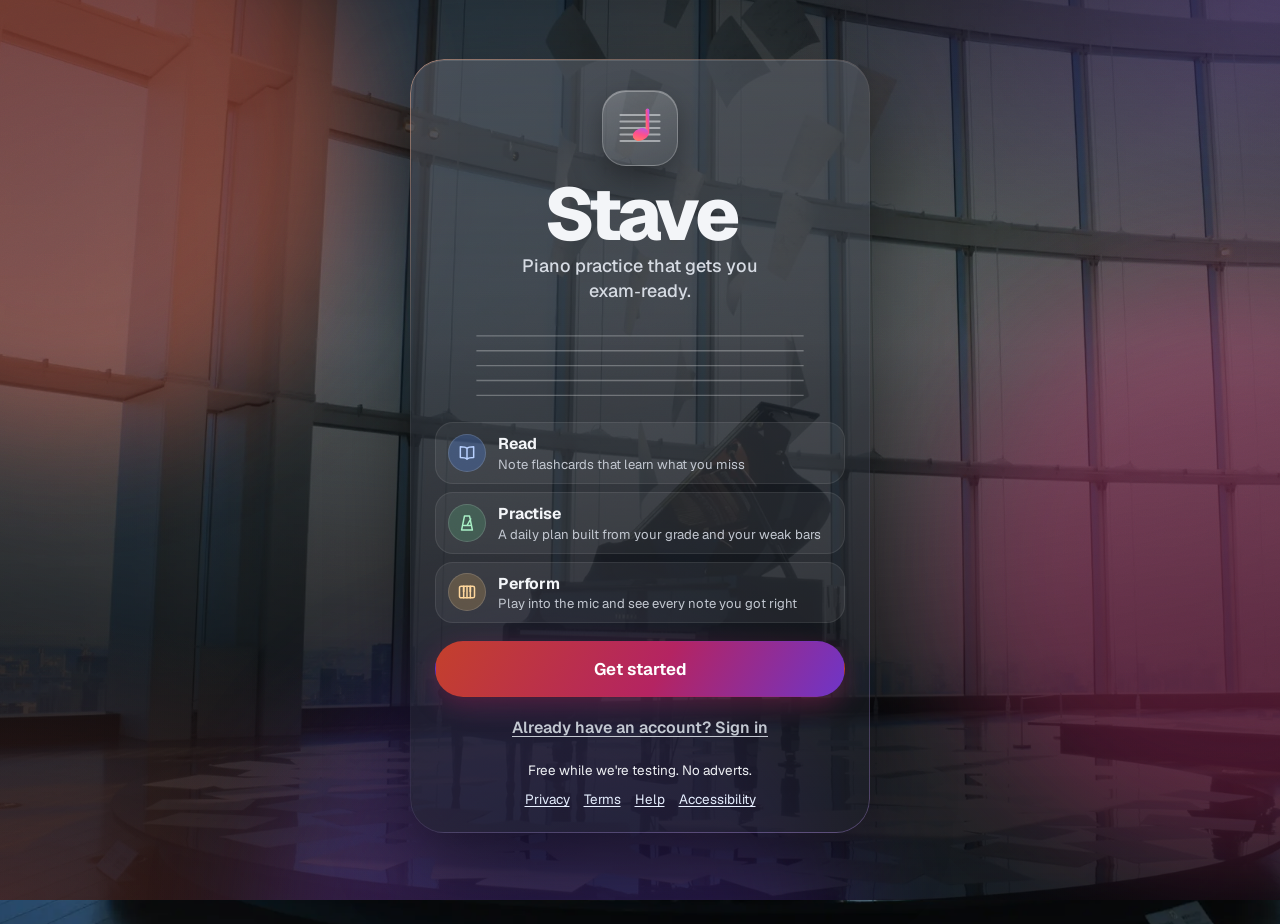
==== commit 714cc9ef: "Release 0.16.1: header scrolls away; simpler first-piece screen The top bar is no longer sticky, so " ====
--- a/app/index.html
+++ b/app/index.html
@@ -10,7 +10,7 @@
   <link rel="icon" href="icons/icon.svg" type="image/svg+xml">
   <link rel="apple-touch-icon" href="icons/icon-180.png">
   <meta name="apple-mobile-web-app-capable" content="yes">
-  <meta name="apple-mobile-web-app-status-bar-style" content="black-translucent">
+  <meta name="apple-mobile-web-app-status-bar-style" content="black">
   <link rel="preload" as="image" href="img/piano-room-1920.webp" media="not all and (max-width: 700px) and (orientation: portrait)">
   <link rel="preload" as="image" href="img/piano-room-900.webp" media="(max-width: 700px) and (orientation: portrait)">
   <script src="js/theme-boot.js"></script>
--- a/app/styles.css
+++ b/app/styles.css
@@ -154,7 +154,7 @@
 /* Component display rules (e.g. .btn's inline-flex) must never beat the hidden attribute. */
 [hidden] { display: none !important; }
 html, body { margin: 0; }
-html { background: var(--bg); }
+html { background: var(--bg); scroll-padding-top: calc(env(safe-area-inset-top, 0px) + 12px); }
 a { color: var(--link); text-decoration: underline; text-underline-offset: 2px; }
 body {
   background: transparent;
@@ -194,10 +194,12 @@
 
 /* ---- Top bar: glass pill with the logo; streak + profile on the right ---- */
 .topbar {
-  position: sticky; top: calc(env(safe-area-inset-top, 0px) + 10px); z-index: 5;
+  /* Scrolls away with the page: a floating bar kept covering the top of pages on real phones. */
+  position: relative; z-index: 5;
   display: flex; align-items: center; gap: 10px;
   max-width: 640px; margin: 10px auto 0;
   margin-inline: max(16px, env(safe-area-inset-left, 0px)) max(16px, env(safe-area-inset-right, 0px));
+  margin-top: calc(env(safe-area-inset-top, 0px) + 10px);
   padding: 6px 6px 6px 8px; border-radius: 999px;
   background: var(--wash), linear-gradient(var(--surface), var(--surface)); border: 1px solid var(--edge); box-shadow: var(--shadow);
   -webkit-backdrop-filter: var(--blur); backdrop-filter: var(--blur);
@@ -294,7 +296,7 @@
   outline: 2px solid var(--accent); outline-offset: 2px;
 }
 
-select, input[type='number'], input[type='text'], input[type='password'], input[type='email'] {
+select, textarea, input[type='number'], input[type='text'], input[type='password'], input[type='email'] {
   font: inherit; color: var(--ink); background: var(--raised);
   border: 1px solid var(--edge); border-radius: var(--radius-sm); padding: 10px 14px; min-height: 48px;
 }
@@ -1139,3 +1141,93 @@
 .glass-login.morph-in > *:not(.login-mark) { animation: rise 0.45s var(--ease) both; }
 .glass-login.morph-in .login-mark { animation: mark-back 0.45s var(--ease) both; }
 @keyframes mark-back { from { transform: translate(calc(-50cqw + 50%), 40px) scale(1.5) rotate(-12deg); } }
+
+/* ---- Today's shelf: each piece in its own lit niche ---- */
+.shelf { margin: 18px 0 8px; }
+.shelf h3 { font-size: 1.25rem; font-weight: 600; margin: 0 0 10px; letter-spacing: -0.01em; }
+.shelf h3 em, .pz-info h2 em { font-family: Georgia, 'Times New Roman', serif; font-style: italic; font-weight: 400; color: var(--link-photo); }
+.niches { list-style: none; margin: 0 -16px; padding: 4px 16px 10px; display: grid; grid-auto-flow: column; grid-auto-columns: 112px; gap: 12px; overflow-x: auto; scroll-snap-type: x mandatory; scrollbar-width: none; }
+.niches::-webkit-scrollbar { display: none; }
+@media (min-width: 900px) { .niches { margin: 0; padding: 4px 0 10px; grid-auto-flow: row; grid-template-columns: repeat(auto-fill, minmax(120px, 1fr)); grid-auto-columns: auto; overflow: visible; } }
+.niches li { scroll-snap-align: start; }
+.niche {
+  --tint: #ff8a5c;
+  position: relative; display: grid; justify-items: center; align-content: end; width: 100%; height: 178px; padding: 0 0 30px; border: 0; border-radius: 14px 14px 6px 6px; font: inherit; color: var(--ink); cursor: pointer;
+  background: radial-gradient(90% 70% at 50% 0%, color-mix(in srgb, var(--tint) 30%, transparent), transparent 75%), linear-gradient(180deg, rgba(var(--fg-rgb), 0.1), rgba(var(--fg-rgb), 0.03));
+  box-shadow: inset 0 10px 18px rgba(0, 0, 0, 0.35), inset 0 -1px 0 rgba(var(--fg-rgb), 0.12), 0 0 0 1px var(--edge);
+  transition: background 0.35s, box-shadow 0.35s;
+}
+:root[data-theme='day'] .niche { box-shadow: inset 0 10px 18px rgba(30, 40, 60, 0.16), 0 0 0 1px var(--edge); }
+.niche.empty { cursor: default; opacity: 0.5; }
+.niche .ledge { position: absolute; left: 10%; right: 10%; bottom: 26px; height: 5px; border-radius: 2px; background: rgba(var(--fg-rgb), 0.35); box-shadow: 0 6px 14px rgba(0, 0, 0, 0.35); }
+.niche .piece-page { width: 62px; height: 84px; margin-bottom: 4px; filter: drop-shadow(0 8px 10px rgba(0, 0, 0, 0.35)); transition: transform 0.45s cubic-bezier(0.34, 1.56, 0.64, 1); }
+.piece-page .leaf { fill: #f6f1ea; }
+.piece-page line { stroke: color-mix(in srgb, var(--tint) 55%, #3b2a33); stroke-width: 0.7; }
+.piece-page .head { fill: color-mix(in srgb, var(--tint) 70%, #2a1d24); }
+.piece-page .stem { stroke-width: 0.9; }
+.niche-name { position: absolute; left: 6px; right: 6px; bottom: 4px; font-size: 0.78rem; font-weight: 600; text-align: center; white-space: nowrap; overflow: hidden; text-overflow: ellipsis; color: var(--muted); transition: color 0.25s; }
+.niche:hover, .niche:focus-visible { background: radial-gradient(100% 85% at 50% 0%, color-mix(in srgb, var(--tint) 55%, transparent), transparent 78%), linear-gradient(180deg, rgba(var(--fg-rgb), 0.14), rgba(var(--fg-rgb), 0.04)); }
+.niche:hover .piece-page, .niche:focus-visible .piece-page { transform: translateY(-6px) scale(1.04); }
+.niche:hover .niche-name, .niche:focus-visible .niche-name { color: var(--ink); }
+.niche.add .plus { display: grid; place-items: center; width: 52px; height: 52px; margin-bottom: 18px; border-radius: 50%; font-size: 1.8rem; font-weight: 300; color: #fff; background: var(--grad-btn); box-shadow: 0 8px 22px rgba(180, 36, 98, 0.4); transition: transform 0.4s cubic-bezier(0.34, 1.56, 0.64, 1); }
+.niche.add:hover .plus { transform: scale(1.1) rotate(90deg); }
+.niche.add .niche-name { color: var(--ink); white-space: normal; line-height: 1.15; }
+
+/* Zoomed into one niche: the niche grows from where it sat, the details slide in. */
+dialog.piece-zoom { width: 100vw; height: 100dvh; max-width: none; max-height: none; margin: 0; padding: max(20px, env(safe-area-inset-top)) 20px 24px; border: 0; color: var(--ink); background: var(--glow), linear-gradient(var(--surface-strong), var(--surface-strong)); -webkit-backdrop-filter: blur(26px) saturate(140%); backdrop-filter: blur(26px) saturate(140%); overflow-y: auto; box-sizing: border-box; }
+dialog.piece-zoom::backdrop { background: rgba(5, 6, 9, 0.35); }
+.pz-stage { display: grid; gap: 22px; max-width: 920px; margin: 0 auto; min-height: 100%; align-content: center; }
+@media (min-width: 720px) { .pz-stage { grid-template-columns: 1fr 1fr; align-items: center; } .pz-niche { order: 2; } }
+.pz-niche { --tint: #ff8a5c; position: relative; justify-self: center; display: grid; place-items: end center; width: min(62vw, 260px); aspect-ratio: 3 / 4.2; padding-bottom: 14%; border-radius: 22px 22px 8px 8px; box-sizing: border-box;
+  background: radial-gradient(90% 70% at 50% 0%, color-mix(in srgb, var(--tint) 55%, transparent), transparent 78%), linear-gradient(180deg, rgba(var(--fg-rgb), 0.14), rgba(var(--fg-rgb), 0.04));
+  box-shadow: inset 0 18px 30px rgba(0, 0, 0, 0.35), 0 0 0 1px var(--edge), 0 30px 80px -20px color-mix(in srgb, var(--tint) 60%, transparent); }
+.pz-niche .piece-page { width: 62%; height: auto; filter: drop-shadow(0 18px 18px rgba(0, 0, 0, 0.4)); }
+.pz-niche .ledge { position: absolute; left: 8%; right: 8%; bottom: 11%; height: 8px; border-radius: 3px; background: rgba(var(--fg-rgb), 0.4); box-shadow: 0 10px 22px rgba(0, 0, 0, 0.4); }
+.pz-info .kicker { margin: 0; font-size: 0.74rem; letter-spacing: 0.12em; text-transform: uppercase; color: var(--muted); }
+.pz-info h2 { font-size: clamp(2.2rem, 9vw, 3.4rem); line-height: 1.05; margin: 6px 0 16px; font-weight: 500; letter-spacing: -0.02em; overflow-wrap: anywhere; }
+.pz-facts { margin: 0 0 20px; display: grid; }
+.pz-facts div { display: grid; grid-template-columns: 8.5em 1fr; gap: 10px; padding: 9px 0; border-top: 1px solid var(--line); font-size: 0.92rem; }
+.pz-facts dt { color: var(--muted); }
+.pz-facts dd { margin: 0; font-weight: 600; }
+.pz-actions { display: grid; grid-template-columns: 1fr 1fr; gap: 10px; }
+.pz-actions .icon { width: 18px; height: 18px; }
+.pz-nav { display: flex; gap: 8px; margin-top: 18px; }
+.pz-nav [data-step='-1'] .icon { transform: rotate(180deg); }
+.pz-close { position: fixed; top: max(14px, env(safe-area-inset-top)); right: 14px; width: 44px; height: 44px; padding: 0; z-index: 2; }
+.piece-zoom.opening .pz-info > * { animation: pz-in 0.55s var(--ease) both; animation-delay: calc(280ms + var(--k, 0) * 60ms); }
+.piece-zoom.opening .pz-info > :nth-child(2) { --k: 1; } .piece-zoom.opening .pz-info > :nth-child(3) { --k: 2; } .piece-zoom.opening .pz-info > :nth-child(4) { --k: 3; } .piece-zoom.opening .pz-info > :nth-child(5) { --k: 4; }
+.piece-zoom.opening { animation: fade-in 0.35s ease both; }
+.piece-zoom.closing .pz-info, .piece-zoom.closing .pz-close { opacity: 0; transition: opacity 0.2s; }
+.piece-zoom.closing { background: transparent; -webkit-backdrop-filter: none; backdrop-filter: none; transition: background 0.4s; }
+.piece-zoom.next .pz-niche { animation: pz-from-right 0.45s var(--ease) both; } .piece-zoom.prev .pz-niche { animation: pz-from-left 0.45s var(--ease) both; }
+.piece-zoom.next .pz-info, .piece-zoom.prev .pz-info { animation: fade-in 0.4s ease both; }
+@keyframes pz-in { from { opacity: 0; transform: translateX(-24px); filter: blur(6px); } }
+@keyframes pz-from-right { from { opacity: 0; transform: translateX(40px) scale(0.96); } }
+@keyframes pz-from-left { from { opacity: 0; transform: translateX(-40px) scale(0.96); } }
+:root.still .piece-zoom *, :root.still .niche, :root.still .niche .piece-page { animation: none !important; transition: none !important; }
+@media (prefers-reduced-motion: reduce) { .piece-zoom *, .piece-zoom, .niche .piece-page, .niche.add .plus { animation: none !important; transition: none !important; } }
+/* Covers: the piece's first bars on a small printed page. */
+.piece-page.cover { display: flex; flex-direction: column; gap: 2px; box-sizing: border-box; width: 80px; height: 108px; padding: 9px 5px 5px; border-radius: 4px; overflow: hidden; background: #f6f1ea; border-top: 3px solid var(--tint); }
+.cover svg { display: block; width: 100%; height: auto; flex: none; }
+.cover-title { flex: none; font-family: Georgia, 'Times New Roman', serif; font-style: italic; font-size: 7px; line-height: 1.1; text-align: center; color: #2a1d24; white-space: nowrap; overflow: hidden; text-overflow: ellipsis; margin-bottom: 2px; }
+.niche { height: 196px; }
+.pz-niche .piece-page.cover { width: 70%; height: auto; aspect-ratio: 3 / 4; padding: 14% 7% 6%; border-top-width: 6px; }
+.pz-niche .cover-title { font-size: clamp(11px, 3.4vw, 15px); margin-bottom: 6px; }
+
+/* ---- Scan a page ---- */
+dialog.scan { width: min(960px, calc(100vw - 24px)); }
+.scan-thumbs { display: flex; gap: 8px; flex-wrap: wrap; margin: 10px 0; }
+.scan-thumbs img { width: 72px; height: 96px; object-fit: cover; border-radius: 8px; border: 1px solid var(--edge); }
+.scan-compare { display: grid; gap: 12px; margin: 12px 0; }
+@media (min-width: 720px) { .scan-compare { grid-template-columns: 1fr 1fr; } }
+.scan-compare figure { margin: 0; min-width: 0; }
+.scan-compare figcaption { font-size: 0.82rem; font-weight: 650; color: var(--muted); margin-bottom: 6px; }
+.scan-photos { display: grid; gap: 8px; max-height: 52vh; overflow: auto; border-radius: 12px; }
+.scan-photos img { width: 100%; border-radius: 10px; }
+.scan-score { max-height: 52vh; }
+dialog.scan .steps { padding-left: 20px; }
+dialog.scan .steps li { margin: 8px 0; }
+dialog.scan .steps .btn { margin-top: 8px; }
+dialog.scan details { margin-top: 8px; }
+dialog.scan summary { cursor: pointer; font-weight: 600; }
+dialog.scan textarea { width: 100%; resize: vertical; font-family: ui-monospace, monospace; font-size: 0.8rem; font-weight: 400; }
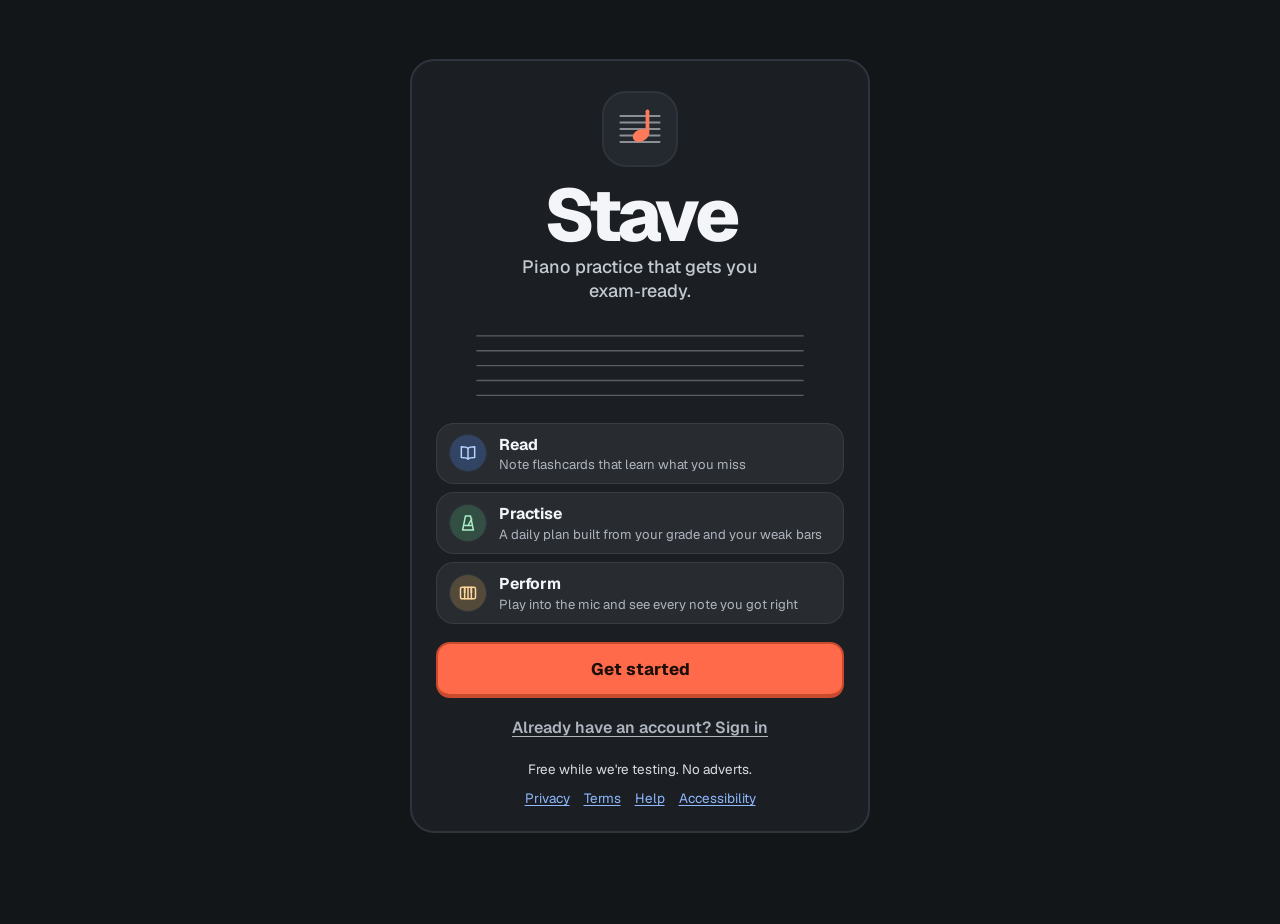
==== commit b18c2513: "Release 0.17.0: clean dark design and plain words Owner-chosen redesign: solid dark page (no photo, " ====
--- a/app/index.html
+++ b/app/index.html
@@ -5,7 +5,7 @@
   <meta name="viewport" content="width=device-width, initial-scale=1, viewport-fit=cover">
   <title>Stave · Piano practice</title>
   <meta name="description" content="Stave: piano practice that gets you exam-ready. Note flashcards, a daily plan and play-along feedback.">
-  <meta name="theme-color" content="#0d1014">
+  <meta name="theme-color" content="#131619">
   <link rel="manifest" href="manifest.webmanifest">
   <link rel="icon" href="icons/icon.svg" type="image/svg+xml">
   <link rel="apple-touch-icon" href="icons/icon-180.png">
@@ -17,7 +17,7 @@
   <link rel="stylesheet" href="styles.css">
 </head>
 <body class="booting">
-  <svg width="0" height="0" style="position:absolute" aria-hidden="true"><defs><linearGradient id="mark-g" x1="0" y1="1" x2="1" y2="0"><stop offset="0" stop-color="#ff8a5c"/><stop offset="0.5" stop-color="#ff4f8b"/><stop offset="1" stop-color="#a35cff"/></linearGradient></defs></svg>
+  <svg width="0" height="0" style="position:absolute" aria-hidden="true"><defs><linearGradient id="mark-g" x1="0" y1="1" x2="1" y2="0"><stop offset="0" stop-color="#ff7a59"/><stop offset="1" stop-color="#ff7a59"/></linearGradient></defs></svg>
   <div class="orbs" aria-hidden="true"><i></i><i></i><i></i></div>
   <header class="topbar"><span class="logo-tile brand-mark" aria-hidden="true" id="top-mark"></span><h1 class="brand-name">Stave</h1><span class="spacer"></span><span class="top-pill" id="top-streak" hidden></span><button class="avatar" id="top-avatar" type="button" aria-label="Account and settings" hidden></button></header>
   <main>
--- a/app/styles.css
+++ b/app/styles.css
@@ -11,48 +11,49 @@
   font-display: swap;
 }
 
-/* Smoky glass, after the "Glassy Dashboard V5" look: a darkened photo of a grand
-   piano by a window wall, frosted translucent panels with a thin light edge,
-   white type, and a Sunset gradient (coral, magenta, purple) washed through the glass
-   and on the main buttons. Sheet music keeps a light "paper" panel: notation
-   is read dark-on-light, as in a real book, and stays legible. */
+/* Clean dark (owner decision 2026-11): a solid near-black page, flat cards with a
+   2px edge, one flat coral accent, chunky buttons with a darker bottom edge that
+   sinks when pressed. No photo, glass blur or gradients. Sheet music keeps a light
+   "paper" panel: notation is read dark-on-light, as in a real book. The old glass
+   variables (--wash, --rim, --glow, --grad...) are kept as flat values so older
+   rules still resolve. */
 :root {
-  --bg: #0d1014;
-  --surface: rgba(38, 40, 50, 0.6);       /* glass panel */
-  --surface-strong: rgba(30, 34, 41, 0.78);  /* glass where text is dense */
-  --surface-solid: #1d2128;
-  --raised: rgba(255, 255, 255, 0.07);       /* rows, inputs inside glass */
-  --raised-hover: rgba(255, 255, 255, 0.12);
-  --edge: rgba(255, 255, 255, 0.14);          /* the thin light rim of glass */
+  --bg: #131619;
+  --surface: #1b1f24;       /* card */
+  --surface-strong: #1b1f24;
+  --surface-solid: #1b1f24;
+  --raised: #242930;       /* rows, inputs inside cards */
+  --raised-hover: #2c323a;
+  --edge: #2e343c;          /* card and button edges */
   --ink: #f3f5f8;
-  --muted: #c3c8d1;
-  --line: rgba(255, 255, 255, 0.1);
-  --brand: #ffffff;                           /* headlines; primary pill is white */
-  --accent: #ff6b8b;                          /* Sunset pink: outlines, progress, focus */
-  --accent-soft: rgba(255, 107, 139, 0.22);
-  --link: #a9c8ff;                            /* links: blue and underlined, 4.5:1 or better */
-  --link-photo: #e6efff;                      /* links sitting straight on the photo */
+  --muted: #aeb5bf;
+  --line: #2a3037;
+  --brand: #ffffff;
+  --accent: #ff7a59;                          /* coral: outlines, progress, focus */
+  --accent-soft: rgba(255, 122, 89, 0.16);
+  --link: #8fb8ff;                            /* links: blue and underlined, 4.5:1 or better */
+  --link-photo: #8fb8ff;                      /* links on the page background */
   --viz-1: #1ea891; --viz-2: #e8673a; --viz-3: #8f6cf0; --viz-4: #b38500; --viz-5: #d94a8c; /* chart series, validated for colour-blind separation */
-  --grad: linear-gradient(120deg, #ff8a5c 0%, #ff4f8b 52%, #a35cff 100%);          /* bars, rings, glow: decoration */
-  --grad-btn: linear-gradient(120deg, #c4402c 0%, #b42462 55%, #6f35c8 100%);      /* buttons: white text at 4.5:1 on every stop */
-  --wash: linear-gradient(140deg, rgba(255, 138, 92, 0.11), rgba(255, 79, 139, 0.05) 50%, rgba(163, 92, 255, 0.11));
-  --rim: linear-gradient(150deg, rgba(255, 190, 160, 0.55), rgba(255, 255, 255, 0.08) 32%, rgba(255, 255, 255, 0.02) 60%, rgba(196, 150, 255, 0.32));
-  --glow: radial-gradient(60% 45% at 0% 100%, rgba(255, 110, 80, 0.2), transparent 70%), radial-gradient(55% 45% at 100% 0%, rgba(150, 80, 255, 0.2), transparent 70%);
+  --grad: linear-gradient(#ff7a59, #ff7a59);          /* bars and rings (flat) */
+  --grad-btn: linear-gradient(#ff6b4a, #ff6b4a);      /* primary buttons, dark text */
+  --wash: linear-gradient(transparent, transparent);
+  --rim: linear-gradient(transparent, transparent);
+  --glow: linear-gradient(transparent, transparent);
   --fg-rgb: 255, 255, 255;                    /* faint overlays: tracks, bars, rows */
-  --pill-on: #ffffff;                         /* selected pill / primary button */
-  --pill-on-hover: #e9edf3;
+  --pill-on: #ff7a59;                         /* selected pill / primary button */
+  --pill-on-hover: #ff8f73;
   --t-green: #c8f7da; --t-blue: #cfe0ff; --t-gold: #ffe1b0; --t-red: #ffd0d0; --t-violet: #d4ccff; /* text on tinted chips */
   --chip-blue: #b9d1ff; --sheen: #ffb3c7; --chip-gold: #ffd79c; --chip-green: #a9f0c6;
-  --tagline: #d6dbe3;
-  --text-2: #eef0f4;                          /* secondary text that sits on the photo */
-  --accent-btn: #b42462;                      /* solid fallback for --grad-btn */
-  --photo-filter: blur(0) brightness(0.62) saturate(0.95);
-  --shade: linear-gradient(180deg, rgba(8, 10, 14, 0.62) 0%, rgba(8, 10, 14, 0.25) 38%, rgba(8, 10, 14, 0.55) 100%), radial-gradient(120% 80% at 50% 0%, transparent 40%, rgba(5, 6, 9, 0.55) 100%);
+  --tagline: #c3c9d1;
+  --text-2: #d9dde3;                          /* secondary text that sits on the photo */
+  --accent-btn: #ff6b4a;                      /* solid fallback for --grad-btn */
+  --photo-filter: none;
+  --shade: none;
   --mint: #8edbbb;
   --green: #6ee19a;
   --chip: rgba(255, 255, 255, 0.1);
   --chip-ink: #e8ecf2;
-  --on-brand: #0d1014;
+  --on-brand: #1d0e08;
   --good: #72e3a0;
   --warn: #f2b45a;
   --bad: #ffadad;
@@ -65,38 +66,39 @@
   --key-label: #545c69;
   --key-black: #15181d;
   --key-black-edge: #2c323b;
-  --radius: 20px;
+  --radius: 18px;
   --radius-sm: 14px;
-  --shadow: 0 1px 0 rgba(255, 255, 255, 0.06) inset, 0 10px 30px rgba(0, 0, 0, 0.28);
-  --blur: saturate(140%) blur(22px);
+  --shadow: none;
+  --blur: none;
   --font: 'Geist', system-ui, -apple-system, 'Segoe UI', Roboto, sans-serif;
   --tabbar-h: 68px;
   --dock-w: 0px;
   --ease: cubic-bezier(0.2, 0.7, 0.2, 1);
   color-scheme: dark;
+  --sheen: #ff9b80;
 }
 /* Day: the same glass, frosted white over a washed-out photo. Night stays the default. */
 :root[data-theme='day'] {
-  --bg: #e9edf2;
-  --surface: rgba(255, 255, 255, 0.66);
-  --surface-strong: rgba(255, 255, 255, 0.84);
+  --bg: #f4f5f7;
+  --surface: #ffffff;
+  --surface-strong: #ffffff;
   --surface-solid: #ffffff;
-  --raised: rgba(20, 24, 30, 0.06);
-  --raised-hover: rgba(20, 24, 30, 0.1);
-  --edge: rgba(20, 24, 30, 0.13);
+  --raised: #eef0f3;
+  --raised-hover: #e5e8ec;
+  --edge: #dde1e6;
   --ink: #12151a;
   --muted: #4a5260;
-  --line: rgba(20, 24, 30, 0.1);
+  --line: #e3e6ea;
   --brand: #0d1014;
-  --accent: #c42a62;
-  --accent-soft: rgba(196, 42, 98, 0.14);
+  --accent: #c2410c;
+  --accent-soft: rgba(255, 107, 74, 0.14);
   --link: #1c47b8;
-  --link-photo: #0b2470;
+  --link-photo: #1c47b8;
   --viz-1: #138f7b; --viz-2: #d0552a; --viz-3: #7a56e0; --viz-4: #a87a00; --viz-5: #c2387a;
-  --wash: linear-gradient(140deg, rgba(255, 138, 92, 0.16), rgba(255, 79, 139, 0.07) 50%, rgba(163, 92, 255, 0.15));
-  --rim: linear-gradient(150deg, rgba(255, 255, 255, 0.9), rgba(255, 255, 255, 0.3) 40%, rgba(255, 190, 220, 0.5));
-  --glow: radial-gradient(60% 45% at 0% 100%, rgba(255, 120, 90, 0.16), transparent 70%), radial-gradient(55% 45% at 100% 0%, rgba(160, 90, 255, 0.14), transparent 70%);
-  --sheen: #c42a62;
+  --wash: linear-gradient(transparent, transparent);
+  --rim: linear-gradient(transparent, transparent);
+  --glow: linear-gradient(transparent, transparent);
+  --sheen: #c2410c;
   --chip: rgba(20, 24, 30, 0.06);
   --chip-ink: #1d2128;
   --on-brand: #ffffff;
@@ -114,10 +116,11 @@
   --chip-blue: #1f4fae; --chip-gold: #7a4b00; --chip-green: #0f6a3b;
   --tagline: #2c333d;
   --text-2: #2a303a;
-  --shadow: 0 1px 0 rgba(255, 255, 255, 0.7) inset, 0 10px 30px rgba(30, 40, 60, 0.14);
-  --photo-filter: blur(2px) brightness(1.15) saturate(0.85);
-  --shade: linear-gradient(180deg, rgba(236, 240, 245, 0.8), rgba(236, 240, 245, 0.66) 40%, rgba(236, 240, 245, 0.82));
+  --shadow: none;
+  --photo-filter: none;
+  --shade: none;
   color-scheme: light;
+  --grad: linear-gradient(#ff6b4a, #ff6b4a);
 }
 :root[data-theme='day'] body::before { background: rgba(236, 240, 245, 0.8); }
 :root[data-theme='day'] body::after { opacity: 0.03; }
@@ -222,6 +225,9 @@
   background: linear-gradient(135deg, #f5a65b, #e7783a); color: #fff; font: inherit; font-weight: 800; font-size: 0.82rem;
   position: relative;
 }
+.avatar svg { width: 18px; height: 18px; }
+.avatar:has(svg) { display: grid; place-items: center; }
+.avatar:has(svg)::after { display: none; }
 .avatar::after { content: ''; position: absolute; right: -1px; bottom: -1px; width: 9px; height: 9px; border-radius: 50%; background: var(--good); border: 2px solid #20242b; }
 
 main {
@@ -379,7 +385,7 @@
 .stave-anim { display: block; width: 100%; max-width: 340px; margin: 18px auto 8px; overflow: visible; }
 .stave-anim > line { stroke: rgba(var(--fg-rgb), 0.28); stroke-width: 1.2; }
 .stave-anim .n { fill: var(--ink); stroke: var(--ink); stroke-width: 1.6; opacity: 0; animation: note-in 4.8s var(--ease) infinite; animation-delay: calc(var(--k) * 0.32s + 0.8s); }
-.stave-anim .n:nth-child(odd of .n) { fill: #ff8fb1; stroke: #ff8fb1; }
+.stave-anim .n:nth-child(odd of .n) { fill: var(--accent); stroke: var(--accent); }
 @keyframes note-in { 0% { opacity: 0; transform: translateY(8px); } 10%, 70% { opacity: 1; transform: none; } 85%, 100% { opacity: 0; transform: translateY(-4px); } }
 .pitch { list-style: none; padding: 0; margin: 12px 0 0; display: grid; gap: 8px; text-align: left; }
 .pitch li { display: flex; align-items: center; gap: 12px; padding: 10px 12px; border-radius: 18px; background: rgba(var(--fg-rgb), 0.06); border: 1px solid rgba(var(--fg-rgb), 0.08); }
@@ -1145,8 +1151,8 @@
 /* ---- Today's shelf: each piece in its own lit niche ---- */
 .shelf { margin: 18px 0 8px; }
 .shelf h3 { font-size: 1.25rem; font-weight: 600; margin: 0 0 10px; letter-spacing: -0.01em; }
-.shelf h3 em, .pz-info h2 em { font-family: Georgia, 'Times New Roman', serif; font-style: italic; font-weight: 400; color: var(--link-photo); }
-.niches { list-style: none; margin: 0 -16px; padding: 4px 16px 10px; display: grid; grid-auto-flow: column; grid-auto-columns: 112px; gap: 12px; overflow-x: auto; scroll-snap-type: x mandatory; scrollbar-width: none; }
+.shelf h3 em, .pz-info h2 em { font-family: Georgia, 'Times New Roman', serif; font-style: italic; font-weight: 400; color: var(--accent); }
+.niches { list-style: none; margin: 0 -16px; padding: 4px 16px 10px; display: grid; grid-auto-flow: column; grid-auto-columns: 112px; gap: 12px; overflow-x: auto; scroll-snap-type: x mandatory; scroll-padding-inline: 16px; scrollbar-width: none; }
 .niches::-webkit-scrollbar { display: none; }
 @media (min-width: 900px) { .niches { margin: 0; padding: 4px 0 10px; grid-auto-flow: row; grid-template-columns: repeat(auto-fill, minmax(120px, 1fr)); grid-auto-columns: auto; overflow: visible; } }
 .niches li { scroll-snap-align: start; }
@@ -1182,7 +1188,7 @@
   background: radial-gradient(90% 70% at 50% 0%, color-mix(in srgb, var(--tint) 55%, transparent), transparent 78%), linear-gradient(180deg, rgba(var(--fg-rgb), 0.14), rgba(var(--fg-rgb), 0.04));
   box-shadow: inset 0 18px 30px rgba(0, 0, 0, 0.35), 0 0 0 1px var(--edge), 0 30px 80px -20px color-mix(in srgb, var(--tint) 60%, transparent); }
 .pz-niche .piece-page { width: 62%; height: auto; filter: drop-shadow(0 18px 18px rgba(0, 0, 0, 0.4)); }
-.pz-niche .ledge { position: absolute; left: 8%; right: 8%; bottom: 11%; height: 8px; border-radius: 3px; background: rgba(var(--fg-rgb), 0.4); box-shadow: 0 10px 22px rgba(0, 0, 0, 0.4); }
+.pz-niche .ledge { position: absolute; left: 8%; right: 8%; bottom: calc(10% - 8px); height: 8px; border-radius: 3px; background: rgba(var(--fg-rgb), 0.4); box-shadow: 0 10px 22px rgba(0, 0, 0, 0.4); }
 .pz-info .kicker { margin: 0; font-size: 0.74rem; letter-spacing: 0.12em; text-transform: uppercase; color: var(--muted); }
 .pz-info h2 { font-size: clamp(2.2rem, 9vw, 3.4rem); line-height: 1.05; margin: 6px 0 16px; font-weight: 500; letter-spacing: -0.02em; overflow-wrap: anywhere; }
 .pz-facts { margin: 0 0 20px; display: grid; }
@@ -1231,3 +1237,93 @@
 dialog.scan details { margin-top: 8px; }
 dialog.scan summary { cursor: pointer; font-weight: 600; }
 dialog.scan textarea { width: 100%; resize: vertical; font-family: ui-monospace, monospace; font-size: 0.8rem; font-weight: 400; }
+
+/* ---- Popups: the page behind must not scroll while one is open (iPhone scrolled it). ---- */
+html:has(dialog[open]) { overflow: hidden; }
+dialog { overscroll-behavior: contain; }
+
+/* ================= Clean dark: component layer =================
+   Overrides the old glass components. Later in the file, so it wins at equal specificity. */
+.bg-photo, .bg-shade, .orbs, body::after { display: none !important; }
+body { background: var(--bg); }
+body::before { background: var(--bg); }
+.card:not(dialog)::before, .topbar::before, .tabbar::before, .tile::before, .stat::before, .glass-hero::before,
+.glass-hero::after, .topbar::after, .tabbar::after { display: none; }
+* { -webkit-backdrop-filter: none !important; backdrop-filter: none !important; }
+dialog::backdrop { background: rgba(5, 6, 8, 0.72); }
+
+/* Cards: flat, solid, a 2px edge. */
+.card, .tile, .stat, .stat-tile, .segmented, .news-line, .exam-chip, .glass-hero {
+  background: var(--surface); border: 2px solid var(--edge); box-shadow: none;
+}
+.card:not(dialog) { border-radius: var(--radius); }
+.card .segmented, dialog .segmented { background: var(--raised); border-color: transparent; }
+
+/* Header: just the logo row, no bar. */
+.topbar { background: transparent; border: 0; box-shadow: none; padding-inline: 0; }
+.logo-tile { background: var(--raised); border: 0; }
+
+/* Buttons: chunky, with a darker bottom edge that sinks when pressed. */
+.btn {
+  border-radius: 14px; border: 2px solid var(--edge); border-bottom-width: 4px; background: var(--surface);
+  font-weight: 750; box-shadow: none; transition: transform 0.06s, border-width 0.06s, background 0.15s;
+}
+.btn:hover { background: var(--raised); }
+.btn:active:not(:disabled) { transform: translateY(2px); border-bottom-width: 2px; margin-bottom: 2px; }
+.btn.primary, .btn.accent { background: #ff6b4a; color: #1d0e08; border-color: #c94a2c; box-shadow: none; filter: none; }
+.btn.primary:hover, .btn.accent:hover { background: #ff7d5f; }
+.btn.good { background: var(--surface); border-color: color-mix(in srgb, var(--good) 55%, var(--edge)); color: var(--good); }
+.btn.bad { background: var(--surface); border-color: color-mix(in srgb, var(--bad) 55%, var(--edge)); color: var(--bad); }
+.btn.ghost { background: var(--raised); border-color: var(--edge); }
+.btn.ghost.link { background: transparent; border-color: transparent; border-bottom-width: 2px; }
+.btn.small-btn { border-radius: 12px; }
+.linkish, .btn.link { border: 0; }
+select, textarea, input[type='number'], input[type='text'], input[type='password'], input[type='email'] { background: var(--raised); border: 2px solid var(--edge); border-radius: 12px; }
+
+/* Switches and chips: flat, the chosen one in coral. */
+.segmented { border-radius: 14px; }
+.segmented button { border-radius: 10px; }
+.segmented button[aria-pressed='true'] { box-shadow: none; }
+.choice { border-radius: 12px; border-width: 2px; }
+
+/* Text that was gradient-filled is plain coral. */
+.grad-text, :root[data-theme='day'] .grad-text { background: none; -webkit-background-clip: border-box; background-clip: border-box; color: var(--accent); }
+
+/* Tab bar: a solid strip along the bottom edge; the current tab is a coral icon in an outlined box. */
+.tabbar {
+  left: 0; right: 0; bottom: 0; max-width: none; height: calc(var(--tabbar-h) + env(safe-area-inset-bottom));
+  padding: 6px max(8px, env(safe-area-inset-left, 0px)) calc(6px + env(safe-area-inset-bottom)) max(8px, env(safe-area-inset-right, 0px));
+  border-radius: 0; border: 0; border-top: 2px solid var(--edge); background: var(--bg); box-shadow: none;
+}
+.tab-blob { display: none; }
+.tabbar button { border-radius: 12px; color: var(--muted); }
+.tabbar [data-icon] { width: 48px; height: 32px; border-radius: 10px; border: 2px solid transparent; }
+.tabbar button[aria-current='page'] { color: var(--accent); }
+.tabbar button[aria-current='page'] [data-icon] { background: var(--accent-soft); color: var(--accent); border-color: var(--accent); box-shadow: none; transform: none; }
+body { padding-bottom: calc(var(--tabbar-h) + 20px + env(safe-area-inset-bottom)); }
+.keyboard { bottom: calc(var(--tabbar-h) + env(safe-area-inset-bottom)); background: var(--bg); border-top: 2px solid var(--edge); }
+@media (min-width: 900px) {
+  .tabbar { left: 18px; right: auto; top: 50%; bottom: auto; height: auto; padding: 9px; border: 2px solid var(--edge); border-radius: 18px; background: var(--surface); }
+  .tabbar [data-icon] { width: 40px; height: 40px; }
+  .keyboard { bottom: 0; }
+}
+
+/* Splash: a plain card on the dark page. */
+.glass-hero { border-radius: 24px; }
+.brand-mark.big, :root[data-theme='day'] .brand-mark.big { background: var(--raised); border: 2px solid var(--edge); box-shadow: none; }
+:root[data-theme='day'] .glass-hero { background: var(--surface); box-shadow: none; }
+
+/* Shelf: flat niches with a coloured top edge per piece. */
+.niche, :root[data-theme='day'] .niche { background: var(--surface); box-shadow: none; border: 2px solid var(--edge); border-top: 4px solid var(--tint); border-radius: 14px; }
+.niche:hover, .niche:focus-visible { background: var(--raised); }
+.niche.empty { border-top-color: var(--edge); }
+.niche .ledge, .pz-niche .ledge { background: var(--edge); box-shadow: none; }
+.niche.add .plus { background: #ff6b4a; color: #1d0e08; box-shadow: none; }
+.pz-niche { background: var(--surface) !important; box-shadow: none !important; border: 2px solid var(--edge); border-top: 4px solid var(--tint); }
+dialog.piece-zoom { background: var(--bg); }
+
+/* Progress: flat coral. */
+.gs-list li.done .tick { background: var(--accent); color: #1d0e08; }
+.key.down.white { background: #ffd2c6; }
+.key.down.black { background: #ff6b4a; }
+.next { border-color: color-mix(in srgb, var(--accent) 45%, transparent); }
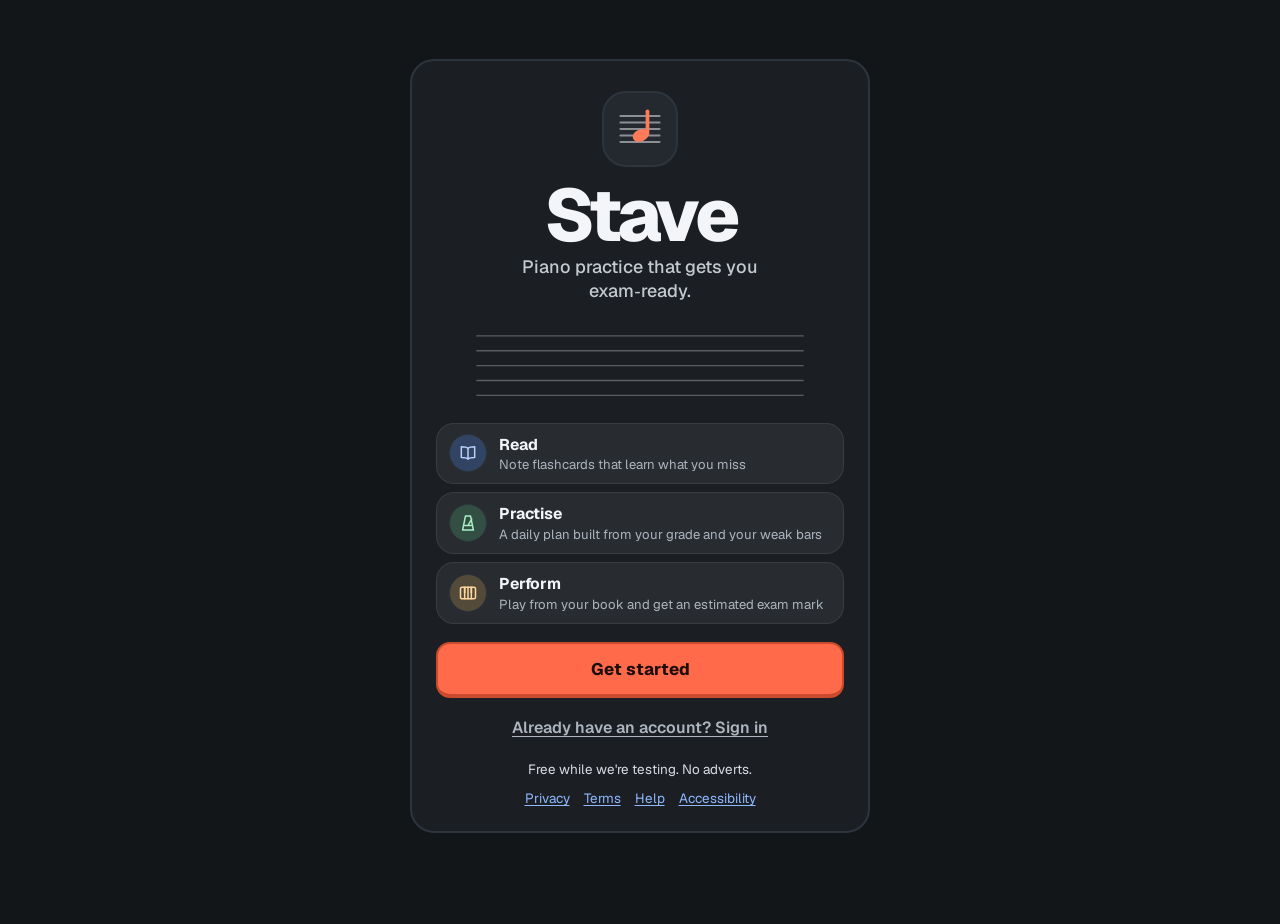
==== commit 8e760763: "Release 0.25.0: try-it-now scale, streak freezes, calendar reminder, fixes From the usability report" ====
--- a/app/index.html
+++ b/app/index.html
@@ -11,15 +11,14 @@
   <link rel="apple-touch-icon" href="icons/icon-180.png">
   <meta name="apple-mobile-web-app-capable" content="yes">
   <meta name="apple-mobile-web-app-status-bar-style" content="black">
-  <link rel="preload" as="image" href="img/piano-room-1920.webp" media="not all and (max-width: 700px) and (orientation: portrait)">
-  <link rel="preload" as="image" href="img/piano-room-900.webp" media="(max-width: 700px) and (orientation: portrait)">
   <script src="js/theme-boot.js"></script>
   <link rel="stylesheet" href="styles.css">
 </head>
 <body class="booting">
+  <div class="boot" aria-hidden="true"><span class="boot-mark"></span><span>Loading Stave</span></div>
   <svg width="0" height="0" style="position:absolute" aria-hidden="true"><defs><linearGradient id="mark-g" x1="0" y1="1" x2="1" y2="0"><stop offset="0" stop-color="#ff7a59"/><stop offset="1" stop-color="#ff7a59"/></linearGradient></defs></svg>
   <div class="orbs" aria-hidden="true"><i></i><i></i><i></i></div>
-  <header class="topbar"><span class="logo-tile brand-mark" aria-hidden="true" id="top-mark"></span><h1 class="brand-name">Stave</h1><span class="spacer"></span><span class="top-pill" id="top-streak" hidden></span><button class="avatar" id="top-avatar" type="button" aria-label="Account and settings" hidden></button></header>
+  <header class="topbar"><span class="logo-tile brand-mark" aria-hidden="true" id="top-mark"></span><h1 class="brand-name">Stave</h1><span class="spacer"></span><button class="top-pill" id="top-streak" type="button" hidden></button><button class="avatar" id="top-avatar" type="button" aria-label="Account and settings" hidden></button></header>
   <main>
     <noscript>
       <h1>Stave: piano practice that gets you exam-ready</h1>
--- a/app/styles.css
+++ b/app/styles.css
@@ -444,6 +444,8 @@
 .note-warn .stem, .note-warn .flag { stroke: var(--warn); }
 .note-miss .head { fill: none; stroke: var(--miss); stroke-dasharray: 2 2; }
 .note-miss .stem, .note-miss .flag { stroke: var(--miss); }
+.note-bad .cue { stroke: var(--bad); stroke-width: 1.8; fill: none; stroke-linecap: round; }
+.note-warn .cue.ring { stroke: var(--warn); stroke-width: 1.4; fill: none; }
 .note-unclear .head { fill: none; stroke: var(--unclear); stroke-width: 1.8; }
 .note-unclear .stem, .note-unclear .flag { stroke: var(--unclear); }
 .note-good .head.open, .note-bad .head.open, .note-warn .head.open { fill: var(--surface-solid); }
@@ -543,7 +545,7 @@
 .recent li { align-items: center; }
 .recent .who { display: flex; gap: 10px; align-items: center; min-width: 0; }
 .recent .who span { min-width: 0; overflow: hidden; text-overflow: ellipsis; white-space: nowrap; }
-.mini-badge { width: 32px; height: 32px; flex: none; border-radius: 50%; display: grid; place-items: center; font-size: 0.78rem; font-weight: 800; color: #fff; }
+.mini-badge { min-width: 32px; width: auto; padding: 0 8px; border-radius: 999px !important; height: 32px; flex: none; border-radius: 50%; display: grid; place-items: center; font-size: 0.78rem; font-weight: 800; color: #fff; }
 .mini-badge.good { background: rgba(95, 214, 143, 0.3); color: var(--t-green); } .mini-badge.warn { background: rgba(242, 180, 90, 0.3); color: var(--t-gold); } .mini-badge.bad { background: rgba(255, 122, 122, 0.3); color: var(--t-red); }
 .empty { color: var(--muted); font-size: 0.9rem; padding: 6px 0; }
 
@@ -612,6 +614,8 @@
 }
 .keyboard[hidden] { display: none; }
 .keys { --w: 38px; position: relative; display: flex; height: 128px; width: calc(var(--whites) * var(--w)); margin: 0 auto; }
+/* Phones: a whole clef's range (13 white keys) fits without scrolling. */
+@media (max-width: 520px) { .keys { --w: 28px; } }
 .key { border: 0; padding: 0; font: inherit; cursor: pointer; touch-action: none; user-select: none; -webkit-user-select: none; }
 .key.white {
   width: var(--w); height: 100%; flex: none; background: var(--key-white); border: 1px solid var(--key-white-edge); border-radius: 0 0 7px 7px;
@@ -882,6 +886,8 @@
 .pg-frame { position: relative; border-radius: 14px; overflow: hidden; background: #000; aspect-ratio: 16 / 9; margin: 8px 0; }
 .pg-frame video, .pg-review { width: 100%; height: 100%; object-fit: cover; display: block; border-radius: 14px; }
 .pg-review { height: auto; aspect-ratio: 16 / 9; background: #000; margin: 8px 0; }
+/* Phones on their side: keep Start and Stop on screen under the camera. */
+@media (orientation: landscape) and (max-height: 520px) { .pg-frame, .pg-review { height: 52dvh; width: auto; margin: 6px auto; } }
 .pg-guide { position: absolute; inset: 0; pointer-events: none; }
 .pg-guide span { position: absolute; left: 50%; transform: translateX(-50%); border: 2px dashed rgba(255, 255, 255, 0.7); border-radius: 12px; color: rgba(255, 255, 255, 0.85); font-size: 0.75rem; display: grid; place-items: start center; padding-top: 4px; }
 .pg-guide .face { top: 6%; width: 22%; height: 34%; }
@@ -1240,6 +1246,8 @@
 
 /* ---- Popups: the page behind must not scroll while one is open (iPhone scrolled it). ---- */
 html:has(dialog[open]) { overflow: hidden; }
+/* Pop-ups sit inside the iPhone's safe area: never under the status bar or notch. */
+dialog:modal:not(.piece-zoom):not(.score-sheet) { inset: env(safe-area-inset-top) 0 env(safe-area-inset-bottom); max-height: calc(100dvh - env(safe-area-inset-top) - env(safe-area-inset-bottom) - 24px); overflow: auto; }
 dialog { overscroll-behavior: contain; }
 
 /* ================= Clean dark: component layer =================
@@ -1289,25 +1297,6 @@
 /* Text that was gradient-filled is plain coral. */
 .grad-text, :root[data-theme='day'] .grad-text { background: none; -webkit-background-clip: border-box; background-clip: border-box; color: var(--accent); }
 
-/* Tab bar: a solid strip along the bottom edge; the current tab is a coral icon in an outlined box. */
-.tabbar {
-  left: 0; right: 0; bottom: 0; max-width: none; height: calc(var(--tabbar-h) + env(safe-area-inset-bottom));
-  padding: 6px max(8px, env(safe-area-inset-left, 0px)) calc(6px + env(safe-area-inset-bottom)) max(8px, env(safe-area-inset-right, 0px));
-  border-radius: 0; border: 0; border-top: 2px solid var(--edge); background: var(--bg); box-shadow: none;
-}
-.tab-blob { display: none; }
-.tabbar button { border-radius: 12px; color: var(--muted); }
-.tabbar [data-icon] { width: 48px; height: 32px; border-radius: 10px; border: 2px solid transparent; }
-.tabbar button[aria-current='page'] { color: var(--accent); }
-.tabbar button[aria-current='page'] [data-icon] { background: var(--accent-soft); color: var(--accent); border-color: var(--accent); box-shadow: none; transform: none; }
-body { padding-bottom: calc(var(--tabbar-h) + 20px + env(safe-area-inset-bottom)); }
-.keyboard { bottom: calc(var(--tabbar-h) + env(safe-area-inset-bottom)); background: var(--bg); border-top: 2px solid var(--edge); }
-@media (min-width: 900px) {
-  .tabbar { left: 18px; right: auto; top: 50%; bottom: auto; height: auto; padding: 9px; border: 2px solid var(--edge); border-radius: 18px; background: var(--surface); }
-  .tabbar [data-icon] { width: 40px; height: 40px; }
-  .keyboard { bottom: 0; }
-}
-
 /* Splash: a plain card on the dark page. */
 .glass-hero { border-radius: 24px; }
 .brand-mark.big, :root[data-theme='day'] .brand-mark.big { background: var(--raised); border: 2px solid var(--edge); box-shadow: none; }
@@ -1327,3 +1316,269 @@
 .key.down.white { background: #ffd2c6; }
 .key.down.black { background: #ff6b4a; }
 .next { border-color: color-mix(in srgb, var(--accent) 45%, transparent); }
+
+/* ---- Examiner's mark sheet (Perform result) ---- */
+.score-badge { border-radius: 16px; border: 0; width: 72px; height: 64px; grid-auto-flow: column; align-items: baseline; justify-content: center; align-content: center; gap: 1px; }
+.score-badge.good { background: #1b7a47; } .score-badge.warn { background: #9a5f12; } .score-badge.bad { background: #b03636; }
+.score-badge small { font-size: 0.8rem; font-weight: 700; opacity: 0.85; }
+.mark-head { display: flex; gap: 14px; align-items: center; }
+.mark-head .kicker { margin: 0 0 2px; font-size: 0.78rem; font-weight: 700; color: var(--muted); text-transform: uppercase; letter-spacing: 0.05em; }
+.mark-band { font-size: 1.3rem; }
+.mark-band.good { color: var(--good); } .mark-band.warn { color: var(--warn); } .mark-band.bad { color: var(--bad); }
+.criteria { margin: 14px 0 8px; display: grid; gap: 0; }
+.criteria > div { display: grid; grid-template-columns: 112px 1fr; gap: 10px; padding: 10px 0; border-top: 2px solid var(--line); }
+.criteria dt { font-weight: 750; }
+.criteria dd { margin: 0; color: var(--text-2); font-size: 0.92rem; }
+.band-chip { display: inline-block; margin: 0 6px 2px 0; padding: 1px 8px; border-radius: 8px; font-size: 0.76rem; font-weight: 750; background: var(--raised); color: var(--muted); }
+.band-chip.good { color: var(--good); } .band-chip.warn { color: var(--warn); } .band-chip.bad { color: var(--bad); }
+@media (max-width: 380px) { .criteria > div { grid-template-columns: 1fr; gap: 2px; } }
+
+/* ================= Design layer: character on the clean dark base =================
+   Each tab owns a colour (the tab bar's bead), and the page picks it up: a stave
+   motif behind the page title, the title's underline, focus and progress. Cards you
+   can tap are "chunky" like the buttons. Motion is short and springy, and switches
+   off in Still scenery. */
+body[data-tab='today'] { --tab-c: #ff6b4a; }
+body[data-tab='cards'] { --tab-c: #ff5c9a; }
+body[data-tab='practice'] { --tab-c: #ffb35c; }
+body[data-tab='play'] { --tab-c: #c06bff; }
+body[data-tab='exam'] { --tab-c: #5aa9ff; }
+body[data-tab='stats'], body[data-tab='account'] { --tab-c: #3fd08a; }
+
+/* Floating tab bar: solid, with a soft coloured pool under the current tab. */
+.tabbar { background: #1b1f24; border: 2px solid var(--edge); box-shadow: 0 14px 30px rgba(0, 0, 0, 0.45); }
+:root[data-theme='day'] .tabbar { background: #ffffff; box-shadow: 0 12px 26px rgba(20, 24, 30, 0.12); }
+.tabbar button[aria-current='page'] [data-icon] { color: #14100e; }
+.tabbar button[aria-current='page'] { color: var(--ink); }
+.tab-blob { background: color-mix(in srgb, var(--tab-c) 18%, transparent); box-shadow: none; }
+
+/* Page titles: a faint five-line stave behind, and an underline in the tab's colour. */
+main { position: relative; }
+main::before {
+  content: ''; position: absolute; left: 0; right: 0; top: 4px; height: 58px; pointer-events: none; z-index: -1; opacity: 0.1;
+  background: repeating-linear-gradient(180deg, var(--ink) 0 1px, transparent 1px 12px);
+  -webkit-mask: linear-gradient(90deg, #000, transparent 85%); mask: linear-gradient(90deg, #000, transparent 85%);
+}
+.view h2 { font-size: clamp(1.9rem, 7vw, 2.3rem); font-weight: 850; letter-spacing: -0.035em; line-height: 1.05; }
+.view h2::after {
+  content: ''; display: block; width: 34px; height: 5px; margin-top: 8px; border-radius: 3px; background: var(--tab-c);
+}
+.date-kicker { margin: 0 0 4px; font-size: 0.78rem; font-weight: 750; text-transform: uppercase; letter-spacing: 0.08em; color: var(--tab-c); }
+:root[data-theme='day'] .date-kicker { color: var(--accent); }
+
+/* Chunky, pressable cards for anything you tap. */
+button.card, .plan li > button, .stat-strip, .exam-chip, .niche:not(.empty), .news-line {
+  border-bottom-width: 5px !important; transition: transform 0.08s, border-width 0.08s, background 0.15s;
+}
+button.card:active, .plan li > button:active, .stat-strip:active, .exam-chip:active, .niche:not(.empty):active {
+  transform: translateY(3px); border-bottom-width: 2px !important; margin-bottom: 3px;
+}
+.plan li > button { border: 2px solid var(--edge); border-left: 5px solid var(--tone, var(--accent)); background: var(--raised); }
+
+/* Today's numbers: big and bold, each in its own colour. */
+.stat-strip b { font-size: 1.9rem; font-weight: 850; letter-spacing: -0.03em; }
+.stat-strip b small { font-size: 0.9rem; color: var(--muted); font-weight: 700; }
+.stat-strip > span:nth-child(1) b { color: #ffb35c; }
+.stat-strip > span:nth-child(2) b { color: #5aa9ff; }
+.stat-strip > span:nth-child(3) b { color: #3fd08a; }
+:root[data-theme='day'] .stat-strip > span:nth-child(1) b { color: #8a4b00; }
+:root[data-theme='day'] .stat-strip > span:nth-child(2) b { color: #1c47b8; }
+:root[data-theme='day'] .stat-strip > span:nth-child(3) b { color: #0a5a2e; }
+.goal > div, .gs-bar > div { background: var(--tab-c) !important; }
+
+/* The mark sheet: the badge pops in, each criterion's meter fills step by step. */
+.mark-sheet { position: relative; }
+.score-badge { width: 84px; height: 76px; font-size: 2rem; box-shadow: inset 0 -5px 0 rgba(0, 0, 0, 0.25); }
+.result:not([hidden]) .score-badge { animation: badge-pop 0.55s cubic-bezier(0.34, 1.56, 0.64, 1) both; }
+@keyframes badge-pop { from { transform: scale(0.4) rotate(-8deg); opacity: 0; } }
+.meter { display: inline-flex; gap: 3px; margin-right: 8px; vertical-align: middle; }
+.meter i { width: 14px; height: 8px; border-radius: 3px; background: var(--raised); }
+.meter.good i.on { background: var(--good); } .meter.warn i.on { background: var(--warn); } .meter.bad i.on { background: var(--bad); }
+.result:not([hidden]) .meter i.on { animation: meter-in 0.3s ease both; animation-delay: calc(0.4s + var(--n) * 0.12s); }
+@keyframes meter-in { from { transform: scaleX(0); opacity: 0; } }
+.criteria dd { display: grid; gap: 4px; }
+.crit-band { display: flex; align-items: center; }
+
+/* Confetti (celebrate.js). */
+.confetti { position: fixed; inset: 0; pointer-events: none; z-index: 80; overflow: hidden; }
+.confetti i { position: absolute; display: block; }
+
+/* Buttons get a little life: the main one lifts on hover. */
+.btn.primary:hover:not(:disabled), .btn.accent:hover:not(:disabled) { transform: translateY(-1px); }
+
+:root.still .result .score-badge, :root.still .meter i.on { animation: none !important; }
+@media (prefers-reduced-motion: reduce) { .result .score-badge, .meter i.on { animation: none !important; } }
+.timer-ring { border-color: color-mix(in srgb, var(--tab-c) 40%, var(--edge)); }
+.timer-ring.running { border-color: var(--tab-c); }
+
+/* ---- Perform while listening: one clear screen, nothing else to press ---- */
+.listen-panel { display: none; }
+body.perf-listening .listen-panel {
+  display: grid; justify-items: center; text-align: center; gap: 6px; padding: 26px 18px 18px; margin: 8px 0 14px;
+  border: 2px solid var(--edge); border-radius: 24px; background: var(--surface);
+}
+body.perf-listening #view-play .pc, body.perf-listening #pc-nav, body.perf-listening #how, body.perf-listening #score-home, body.perf-listening #input-pill,
+body.perf-listening .more-h, body.perf-listening .more-list, body.perf-listening #section, body.perf-listening #heat,
+body.perf-listening #perf-options-open, body.perf-listening #check-result, body.perf-listening #learn-banner { display: none !important; }
+.lp-ring { display: grid; place-items: center; width: 108px; height: 108px; border-radius: 50%; color: var(--tab-c); background: color-mix(in srgb, var(--tab-c) 16%, transparent); border: 3px solid color-mix(in srgb, var(--tab-c) 50%, transparent); }
+.lp-ring svg { width: 44px; height: 44px; }
+.listen-panel.hearing .lp-ring { border-color: var(--tab-c); animation: lp-beat 0.9s ease-in-out infinite; }
+@keyframes lp-beat { 50% { transform: scale(1.06); box-shadow: 0 0 0 12px color-mix(in srgb, var(--tab-c) 18%, transparent); } }
+.lp-state { margin: 10px 0 0; font-size: 1.3rem; font-weight: 800; }
+.lp-time { margin: 0; font-size: 2.4rem; font-weight: 850; font-variant-numeric: tabular-nums; letter-spacing: -0.03em; }
+.lp-level { width: min(260px, 80%); height: 10px; border-radius: 99px; background: var(--raised); overflow: hidden; }
+.lp-level i { display: block; height: 100%; background: var(--tab-c); transform-origin: left; transform: scaleX(0); transition: transform 0.1s linear; }
+body.perf-listening #check-start { min-height: 64px; }
+:root.still .listen-panel.hearing .lp-ring { animation: none; }
+@media (prefers-reduced-motion: reduce) { .listen-panel.hearing .lp-ring { animation: none; } }
+
+/* The score sheet slides up from the bottom. */
+dialog.score-sheet {
+  position: fixed; inset: auto 0 0 0; margin: 0 auto; width: min(760px, 100vw); max-width: none; max-height: min(86dvh, calc(100dvh - env(safe-area-inset-top) - 12px)); padding: 8px 16px calc(16px + env(safe-area-inset-bottom));
+  border: 2px solid var(--edge); border-bottom: 0; border-radius: 24px 24px 0 0; background: var(--surface); color: var(--ink); box-sizing: border-box; overflow: auto;
+}
+dialog.score-sheet[open] { animation: sheet-up 0.32s var(--ease) both; }
+@keyframes sheet-up { from { transform: translateY(100%); } }
+.ss-grip { width: 44px; height: 5px; border-radius: 3px; margin: 2px auto 10px; background: var(--edge); }
+.ss-head { display: grid; grid-template-columns: 1fr auto auto; gap: 8px; align-items: center; margin-bottom: 12px; }
+.ss-head h3 { margin: 2px 0 0; font-size: 1.15rem; }
+.ss-body .score-scroll { max-height: none; }
+:root.still dialog.score-sheet[open] { animation: none; }
+@media (prefers-reduced-motion: reduce) { dialog.score-sheet[open] { animation: none; } }
+
+/* ================= Perform, made simple =================
+   Like the learning apps kids already use: one job per screen, three numbered steps,
+   one huge button, a short result (mark, one thing done well, one thing to fix,
+   Play again). Everything else waits under "More" at the bottom. */
+.pc { display: grid; grid-template-columns: 76px 1fr; grid-template-rows: auto auto; gap: 4px 14px; align-items: center; margin: 6px 0 16px; padding: 12px; border: 2px solid var(--edge); border-radius: 20px; background: var(--surface); }
+.pc-cover { grid-row: span 2; width: 76px; height: 76px; padding: 0; border: 0; border-radius: 14px; overflow: hidden; cursor: pointer; background: #f7f3ea; position: relative; box-shadow: inset 0 4px 0 var(--tab-c); }
+.pc-cover .np-page { display: block; width: 150%; margin: 10px 0 0 -6%; }
+.pc-cover .np-page svg { width: 100%; height: auto; display: block; }
+.pc-cover .np-open { display: none; }
+.pc-info { min-width: 0; }
+.np-kicker { margin: 0; font-size: 0.72rem; font-weight: 800; text-transform: uppercase; letter-spacing: 0.08em; color: var(--tab-c); white-space: nowrap; overflow: hidden; text-overflow: ellipsis; }
+:root[data-theme='day'] .np-kicker { color: #6b2fa0; }
+#np-title { display: -webkit-box; -webkit-box-orient: vertical; -webkit-line-clamp: 3; overflow: hidden; overflow-wrap: anywhere; margin: 2px 0; font-size: 1.25rem; font-weight: 850; letter-spacing: -0.02em; line-height: 1.15; }
+.np-meta { margin: 0; color: var(--muted); font-size: 0.85rem; }
+.pc { touch-action: pan-y; user-select: none; -webkit-user-select: none; }
+.pc-nav { display: flex; align-items: center; justify-content: center; gap: 6px; margin: -8px 0 14px; }
+.pc-arrow { display: grid; place-items: center; width: 44px; height: 44px; padding: 0; border: 0; border-radius: 50%; background: none; color: var(--muted); cursor: pointer; }
+.pc-arrow svg { width: 22px; height: 22px; fill: none; stroke: currentColor; stroke-width: 2.6; stroke-linecap: round; stroke-linejoin: round; }
+.pc-dots { display: flex; align-items: center; }
+.pc-dot { display: grid; place-items: center; width: 24px; height: 44px; padding: 0; border: 0; background: none; cursor: pointer; }
+.pc-dot::after { content: ''; width: 8px; height: 8px; border-radius: 4px; background: var(--edge); transition: width 0.2s, background 0.2s; }
+.pc-dot[aria-current]::after { width: 20px; background: var(--tab-c); }
+.pc-count { font-size: 0.85rem; font-weight: 750; color: var(--muted); }
+
+.how { list-style: none; margin: 0 0 8px; padding: 0; display: grid; gap: 10px; }
+.how li { display: flex; align-items: center; gap: 12px; font-size: 1.05rem; font-weight: 650; }
+.how li span { flex: none; display: grid; place-items: center; width: 34px; height: 34px; border-radius: 50%; font-weight: 850; color: #14100e; background: var(--tab-c); }
+
+.perf-actions { display: grid; justify-items: center; margin: 18px 0 8px; }
+.rec-btn { display: grid; justify-items: center; gap: 10px; padding: 0; border: 0; background: none; font: inherit; color: var(--ink); cursor: pointer; }
+.rec-dot {
+  display: grid; place-items: center; width: 132px; height: 132px; border-radius: 50%; color: #1d0e08;
+  background: #ff6b4a; border-bottom: 7px solid #c94a2c; box-shadow: 0 0 0 8px color-mix(in srgb, #ff6b4a 16%, transparent);
+  transition: transform 0.08s, border-width 0.08s;
+}
+.rec-dot svg { width: 52px; height: 52px; }
+.rec-btn:active .rec-dot { transform: translateY(4px); border-bottom-width: 3px; }
+.rec-label { font-size: 1.25rem; font-weight: 850; letter-spacing: -0.01em; }
+.rec-btn:focus-visible { outline: none; }
+.rec-btn:focus-visible .rec-dot { outline: 3px solid var(--accent); outline-offset: 6px; }
+.rec-stop { display: block; width: 38px; height: 38px; border-radius: 8px; background: #fff; }
+.rec-btn.listening .rec-dot { background: #e5484d; border-bottom-color: #a32a2e; animation: rec-pulse 1.4s ease-in-out infinite; }
+@keyframes rec-pulse { 50% { box-shadow: 0 0 0 18px rgba(229, 72, 77, 0.18); } }
+:root.still .rec-btn.listening .rec-dot { animation: none; }
+@media (prefers-reduced-motion: reduce) { .rec-btn.listening .rec-dot { animation: none; } }
+.input-pill { margin: 6px auto 0; display: flex; }
+
+.learn-banner { display: grid; gap: 4px; padding: 14px; margin: 0 0 12px; border-radius: 16px; border: 2px solid var(--tab-c); background: color-mix(in srgb, var(--tab-c) 10%, transparent); }
+.learn-banner[hidden] { display: none; }
+.learn-banner b { display: inline-flex; align-items: center; gap: 8px; }
+.learn-banner b svg { width: 18px; height: 18px; }
+.learn-banner span { color: var(--text-2); font-size: 0.92rem; }
+.learn-banner .btn { justify-self: start; margin-top: 4px; }
+.score-home[hidden], .how[hidden] { display: none; }
+
+/* The result, short and kind. */
+.two-things { display: grid; gap: 10px; margin: 14px 0; }
+.two-things p { margin: 0; padding: 12px 14px; border-radius: 14px; background: var(--raised); color: var(--text-2); font-size: 0.98rem; }
+.two-things b { display: block; margin-bottom: 2px; font-size: 0.78rem; text-transform: uppercase; letter-spacing: 0.06em; }
+.good-thing b { color: var(--good); } .next-thing b { color: var(--accent); }
+:root[data-theme='day'] .next-thing b { color: #9a3412; }
+.result-actions .btn.block { margin-top: 10px; }
+.why { margin-top: 14px; border-top: 2px solid var(--line); padding-top: 10px; }
+.why > summary { cursor: pointer; font-weight: 750; color: var(--muted); padding: 6px 0; }
+
+/* "More": the extras, quietly at the bottom. */
+.more-h { margin: 34px 0 8px; font-size: 0.8rem; text-transform: uppercase; letter-spacing: 0.08em; color: var(--muted); }
+.more-list { display: grid; border: 2px solid var(--edge); border-radius: 18px; overflow: hidden; background: var(--surface); }
+.more-row { display: grid; grid-template-columns: 28px 1fr; gap: 12px; align-items: center; padding: 14px 16px; border: 0; border-top: 2px solid var(--line); background: none; color: var(--ink); font: inherit; text-align: left; cursor: pointer; }
+.more-row:first-child { border-top: 0; }
+.more-row:hover { background: var(--raised); }
+.more-row:focus-visible { outline: 2px solid var(--accent); outline-offset: -4px; }
+.more-row svg { width: 24px; height: 24px; color: var(--tab-c); }
+.more-row span { display: grid; gap: 1px; }
+.more-row small { color: var(--muted); font-size: 0.84rem; }
+.plus-glyph { display: grid; place-items: center; width: 24px; height: 24px; font-size: 1.5rem; line-height: 1; color: var(--tab-c); }
+#heat, #section { margin-top: 14px; }
+body.perf-result #how, body.perf-result .perf-actions, body.perf-result #input-pill { display: none; }
+
+/* Short screens (iPhone SE, a phone on its side, 200% zoom): a smaller keyboard and
+   card, so the card, its buttons and the keys all fit without anything covering. */
+@media (max-height: 740px) {
+  .keyboard { height: 112px; padding-top: 6px; }
+  .keys { height: 98px; }
+  body[data-tab='cards'] { padding-bottom: calc(var(--tabbar-h) + 136px + env(safe-area-inset-bottom)); }
+  .flashcard { height: 210px; }
+}
+@media (max-height: 500px) {
+  .keyboard { height: 84px; }
+  .keys { height: 72px; }
+  body[data-tab='cards'] { padding-bottom: calc(var(--tabbar-h) + 108px + env(safe-area-inset-bottom)); }
+  .flashcard { height: 105px; }
+}
+
+/* Shown on other tabs while Perform is still listening. */
+.listening-away { display: none; position: fixed; z-index: 30; left: 50%; transform: translateX(-50%); top: calc(env(safe-area-inset-top, 0px) + 12px); align-items: center; gap: 8px; padding: 10px 16px; min-height: 44px; border: 2px solid #c06bff; border-radius: 999px; background: var(--surface); color: var(--ink); font: inherit; font-weight: 700; cursor: pointer; box-shadow: 0 6px 20px rgba(0, 0, 0, 0.35); }
+.listening-away .dot { width: 10px; height: 10px; border-radius: 50%; background: #ff6b4a; animation: pulse-dot 1.2s ease-in-out infinite; }
+@keyframes pulse-dot { 50% { opacity: 0.35; } }
+body.perf-listening:not([data-tab='play']) .listening-away { display: inline-flex; }
+@media (prefers-reduced-motion: reduce) { .listening-away .dot { animation: none; } }
+
+/* Shown from the first paint until the app has started (slow phones, slow networks). */
+.boot { display: none; }
+body.booting .boot { display: grid; position: fixed; inset: 0; place-content: center; justify-items: center; gap: 14px; color: var(--muted); font-weight: 700; background: var(--bg); z-index: 50; }
+.boot-mark { width: 56px; height: 56px; border-radius: 16px; background: #ff6b4a; box-shadow: inset 0 -5px 0 #c94a2c; animation: boot-pulse 1.1s ease-in-out infinite; }
+@keyframes boot-pulse { 50% { transform: scale(0.9); opacity: 0.7; } }
+@media (prefers-reduced-motion: reduce) { .boot-mark { animation: none; } }
+
+/* iPhone SE and other short screens: Get started stays on the first screen. */
+@media (max-height: 700px) {
+  .splash { min-height: 0; padding-top: max(12px, env(safe-area-inset-top)); }
+  .splash .stave-anim { display: none; }
+  .splash .glass-hero { padding-block: 16px; }
+  .splash .pitch { gap: 6px; }
+}
+
+button.top-pill { font: inherit; cursor: pointer; }
+.freeze-chip { font-size: 0.8rem; font-weight: 750; padding: 4px 10px; border-radius: 999px; border: 2px solid #5aa9ff; color: var(--ink); }
+.streak-week { list-style: none; display: grid; grid-template-columns: repeat(7, 1fr); gap: 6px; margin: 12px 0; padding: 0; text-align: center; }
+.streak-week span { display: block; font-size: 0.75rem; color: var(--muted); }
+.streak-week i { display: block; width: 26px; height: 26px; margin: 4px auto 0; border-radius: 50%; border: 2px solid var(--edge); }
+.streak-week .on i { background: #ff6b4a; border-color: #ff6b4a; }
+
+.mock-notice { display: flex; gap: 12px; align-items: center; justify-content: space-between; margin: 0 0 14px; padding: 12px 14px; border: 2px solid #5aa9ff; border-radius: 16px; background: var(--surface); font-weight: 600; }
+.mock-notice p { margin: 0; }
+
+.perf-empty .add-h { margin-top: 18px; }
+.add-routes { margin: 8px 0 0; padding-left: 22px; display: grid; gap: 14px; }
+.add-routes li { display: grid; gap: 6px; justify-items: start; }
+.add-routes li span { color: var(--muted); font-size: 0.92rem; }
+
+.pc { grid-template-columns: 76px 1fr auto; }
+.pc-hear { grid-row: span 2; align-self: center; display: grid; place-items: center; width: 48px; height: 48px; padding: 0; border: 2px solid var(--edge); border-radius: 50%; background: var(--raised, var(--surface)); color: var(--ink); cursor: pointer; }
+.pc-hear svg { width: 22px; height: 22px; }
+.np-best { margin: 4px 0 0; font-size: 0.85rem; color: var(--muted); }
+.np-best b { color: var(--ink); }
